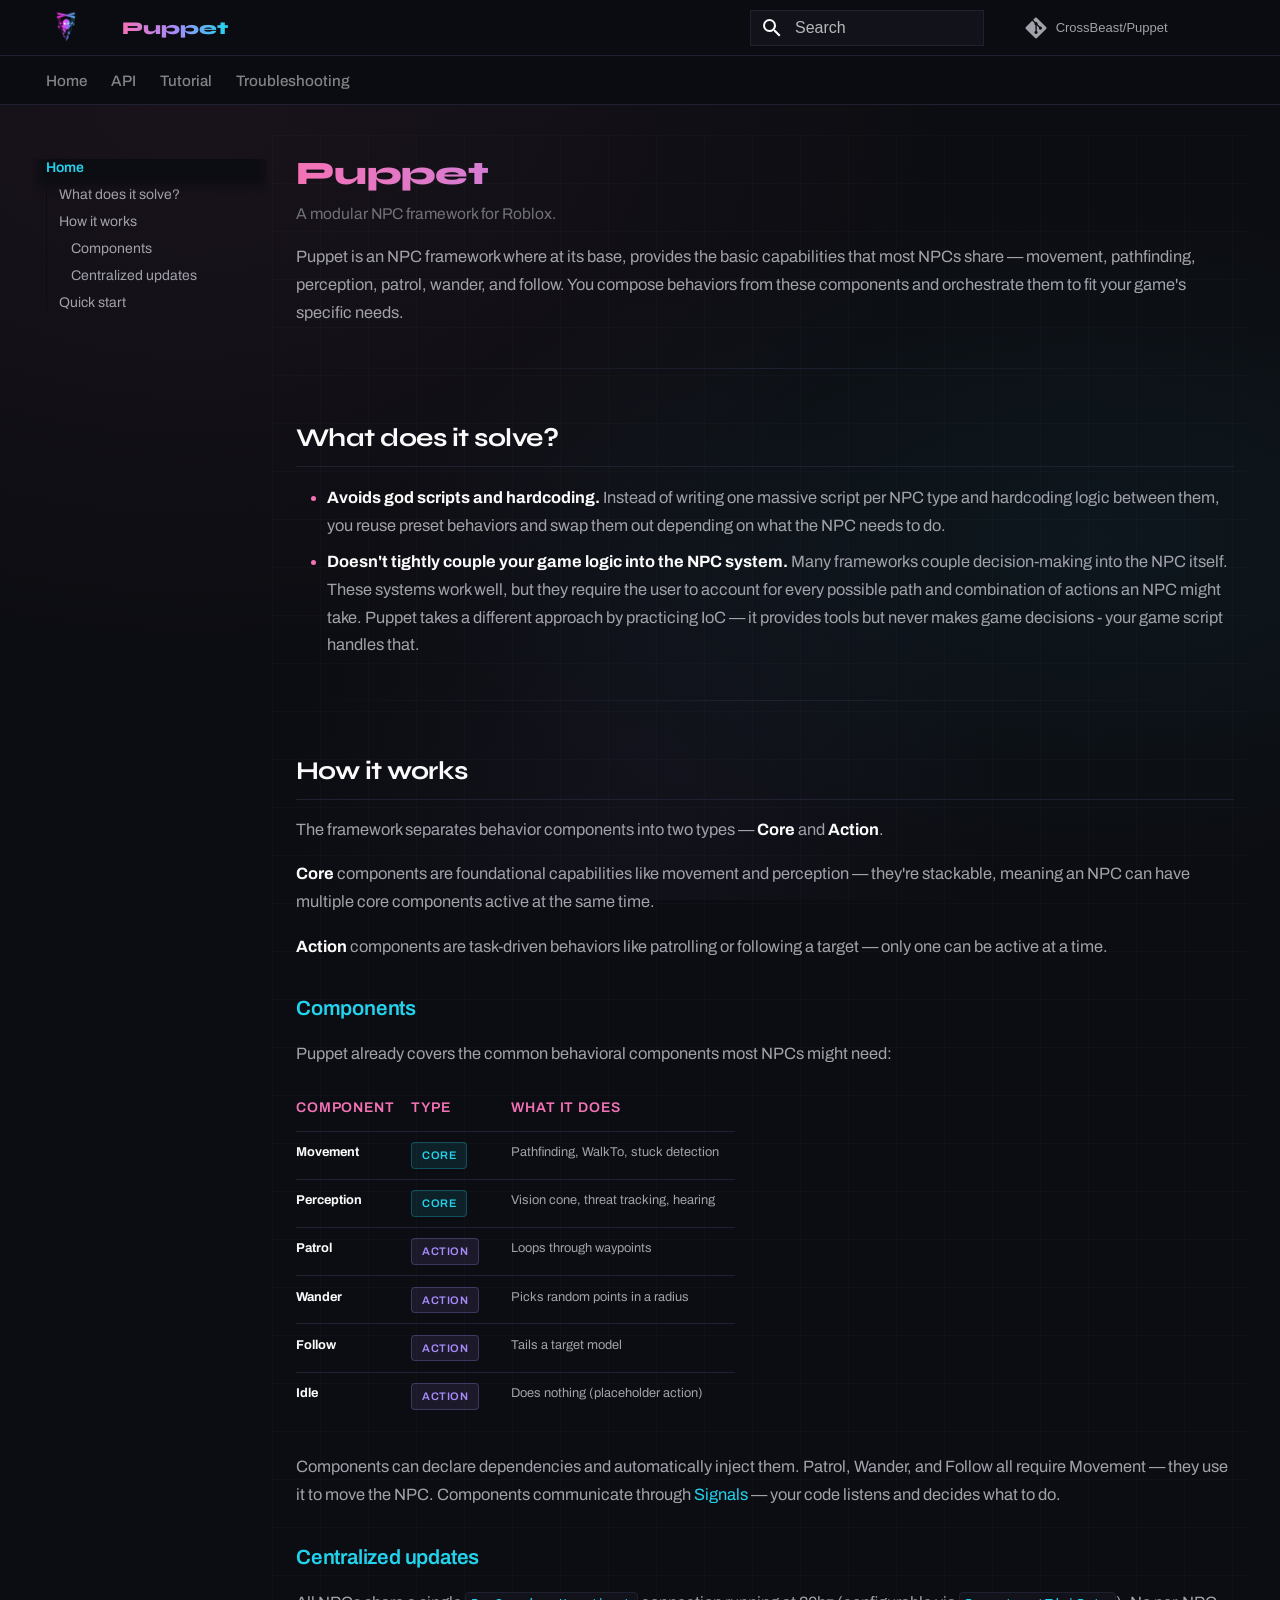
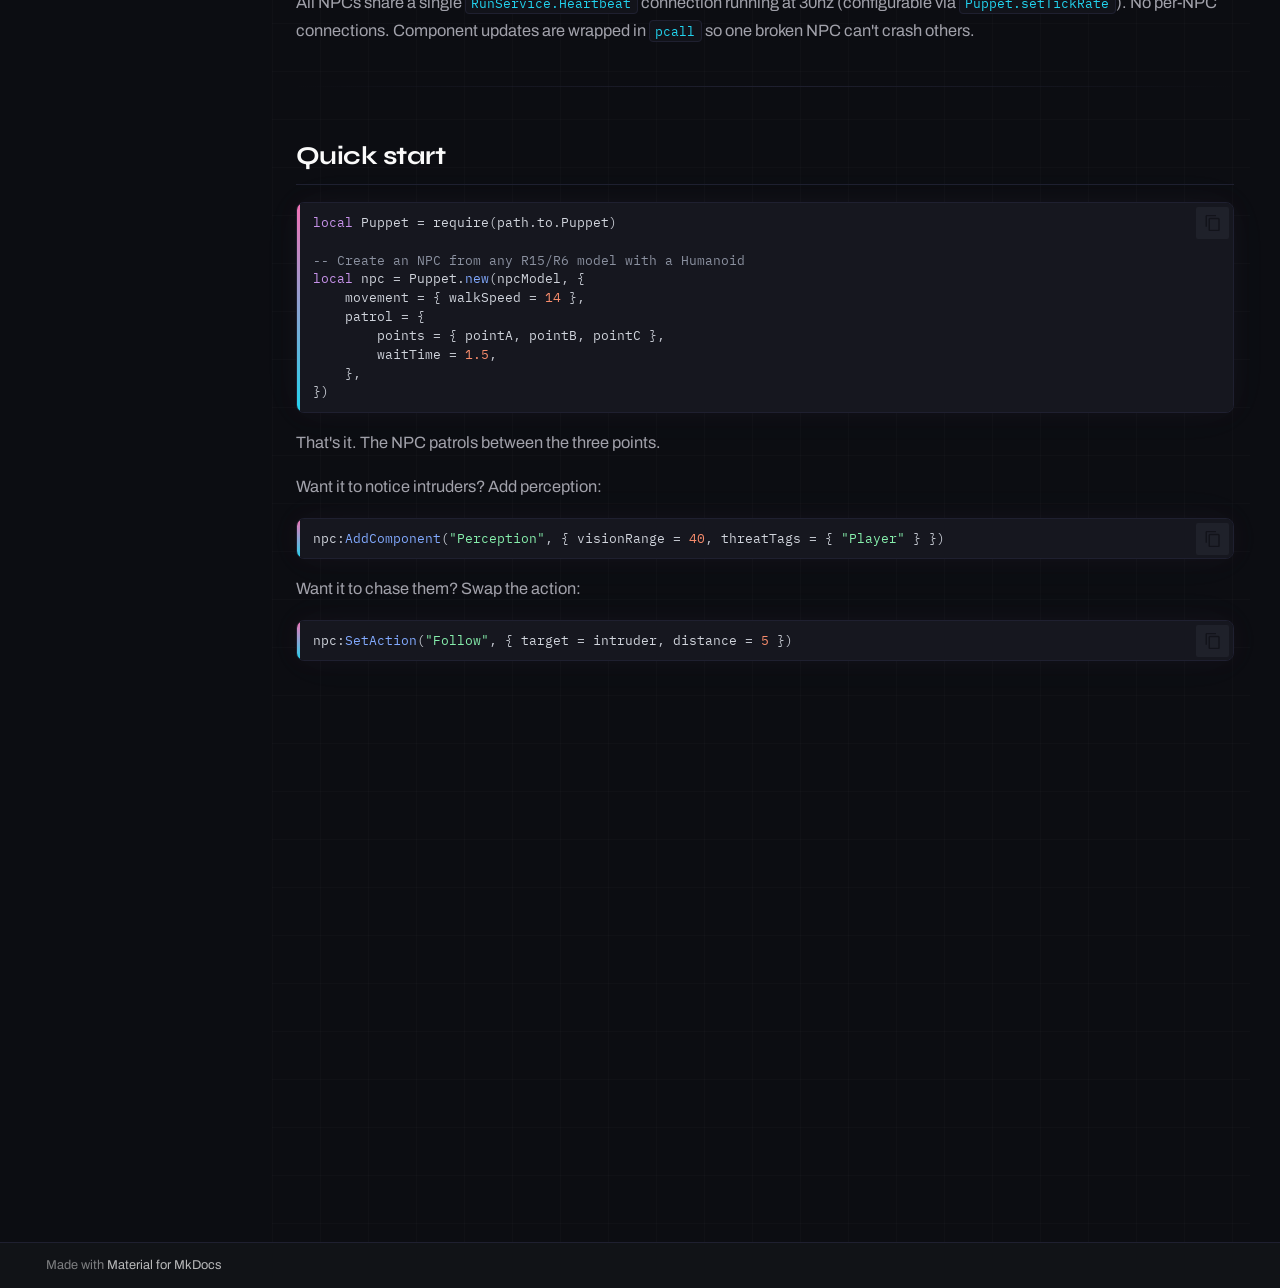
==== index.html @ 2bbb27c3 "Deployed 3c0368a with MkDocs version: 1.6.1" ====
<!doctype html>
<html lang="en" class="no-js">
  <head>
    
      <meta charset="utf-8">
      <meta name="viewport" content="width=device-width,initial-scale=1">
      
        <meta name="description" content="A modular NPC framework for Roblox.">
      
      
      
      
      
        <link rel="next" href="api/">
      
      
        
      
      
      <link rel="icon" href="assets/logo.png">
      <meta name="generator" content="mkdocs-1.6.1, mkdocs-material-9.7.6">
    
    
      
        <title>Puppet</title>
      
    
    
      <link rel="stylesheet" href="assets/stylesheets/main.484c7ddc.min.css">
      
        
        <link rel="stylesheet" href="assets/stylesheets/palette.ab4e12ef.min.css">
      
      


    
    
      
    
    
      
    
    
      <link rel="stylesheet" href="https://fonts.googleapis.com/css2?family=Archivo:wght@400;500;600;700;800;900&family=Syne:wght@400;500;600;700;800&family=IBM+Plex+Mono:wght@400;500;600&display=swap">
    
      <link rel="stylesheet" href="stylesheets/custom.css">
    
    <script>__md_scope=new URL(".",location),__md_hash=e=>[...e].reduce(((e,_)=>(e<<5)-e+_.charCodeAt(0)),0),__md_get=(e,_=localStorage,t=__md_scope)=>JSON.parse(_.getItem(t.pathname+"."+e)),__md_set=(e,_,t=localStorage,a=__md_scope)=>{try{t.setItem(a.pathname+"."+e,JSON.stringify(_))}catch(e){}}</script>
    
      

    
    
  </head>
  
  
    
    
    
    
    
    <body dir="ltr" data-md-color-scheme="slate" data-md-color-primary="custom" data-md-color-accent="custom">
  
    
    <input class="md-toggle" data-md-toggle="drawer" type="checkbox" id="__drawer" autocomplete="off">
    <input class="md-toggle" data-md-toggle="search" type="checkbox" id="__search" autocomplete="off">
    <label class="md-overlay" for="__drawer"></label>
    <div data-md-component="skip">
      
        
        <a href="#puppet" class="md-skip">
          Skip to content
        </a>
      
    </div>
    <div data-md-component="announce">
      
    </div>
    
    
      

<header class="md-header" data-md-component="header">
  <nav class="md-header__inner md-grid" aria-label="Header">
    <a href="." title="Puppet" class="md-header__button md-logo" aria-label="Puppet" data-md-component="logo">
      
  <img src="assets/logo.png" alt="logo">

    </a>
    <label class="md-header__button md-icon" for="__drawer">
      
      <svg xmlns="http://www.w3.org/2000/svg" viewBox="0 0 24 24"><path d="M3 6h18v2H3zm0 5h18v2H3zm0 5h18v2H3z"/></svg>
    </label>
    <div class="md-header__title" data-md-component="header-title">
      <div class="md-header__ellipsis">
        <div class="md-header__topic">
          <span class="md-ellipsis">
            Puppet
          </span>
        </div>
        <div class="md-header__topic" data-md-component="header-topic">
          <span class="md-ellipsis">
            
              Home
            
          </span>
        </div>
      </div>
    </div>
    
      
    
    
    
    
      
      
        <label class="md-header__button md-icon" for="__search">
          
          <svg xmlns="http://www.w3.org/2000/svg" viewBox="0 0 24 24"><path d="M9.5 3A6.5 6.5 0 0 1 16 9.5c0 1.61-.59 3.09-1.56 4.23l.27.27h.79l5 5-1.5 1.5-5-5v-.79l-.27-.27A6.52 6.52 0 0 1 9.5 16 6.5 6.5 0 0 1 3 9.5 6.5 6.5 0 0 1 9.5 3m0 2C7 5 5 7 5 9.5S7 14 9.5 14 14 12 14 9.5 12 5 9.5 5"/></svg>
        </label>
        <div class="md-search" data-md-component="search" role="dialog">
  <label class="md-search__overlay" for="__search"></label>
  <div class="md-search__inner" role="search">
    <form class="md-search__form" name="search">
      <input type="text" class="md-search__input" name="query" aria-label="Search" placeholder="Search" autocapitalize="off" autocorrect="off" autocomplete="off" spellcheck="false" data-md-component="search-query" required>
      <label class="md-search__icon md-icon" for="__search">
        
        <svg xmlns="http://www.w3.org/2000/svg" viewBox="0 0 24 24"><path d="M9.5 3A6.5 6.5 0 0 1 16 9.5c0 1.61-.59 3.09-1.56 4.23l.27.27h.79l5 5-1.5 1.5-5-5v-.79l-.27-.27A6.52 6.52 0 0 1 9.5 16 6.5 6.5 0 0 1 3 9.5 6.5 6.5 0 0 1 9.5 3m0 2C7 5 5 7 5 9.5S7 14 9.5 14 14 12 14 9.5 12 5 9.5 5"/></svg>
        
        <svg xmlns="http://www.w3.org/2000/svg" viewBox="0 0 24 24"><path d="M20 11v2H8l5.5 5.5-1.42 1.42L4.16 12l7.92-7.92L13.5 5.5 8 11z"/></svg>
      </label>
      <nav class="md-search__options" aria-label="Search">
        
        <button type="reset" class="md-search__icon md-icon" title="Clear" aria-label="Clear" tabindex="-1">
          
          <svg xmlns="http://www.w3.org/2000/svg" viewBox="0 0 24 24"><path d="M19 6.41 17.59 5 12 10.59 6.41 5 5 6.41 10.59 12 5 17.59 6.41 19 12 13.41 17.59 19 19 17.59 13.41 12z"/></svg>
        </button>
      </nav>
      
    </form>
    <div class="md-search__output">
      <div class="md-search__scrollwrap" tabindex="0" data-md-scrollfix>
        <div class="md-search-result" data-md-component="search-result">
          <div class="md-search-result__meta">
            Initializing search
          </div>
          <ol class="md-search-result__list" role="presentation"></ol>
        </div>
      </div>
    </div>
  </div>
</div>
      
    
    
      <div class="md-header__source">
        <a href="https://github.com/CrossBeast/Puppet" title="Go to repository" class="md-source" data-md-component="source">
  <div class="md-source__icon md-icon">
    
    <svg xmlns="http://www.w3.org/2000/svg" viewBox="0 0 448 512"><!--! Font Awesome Free 7.1.0 by @fontawesome - https://fontawesome.com License - https://fontawesome.com/license/free (Icons: CC BY 4.0, Fonts: SIL OFL 1.1, Code: MIT License) Copyright 2025 Fonticons, Inc.--><path d="M439.6 236.1 244 40.5c-5.4-5.5-12.8-8.5-20.4-8.5s-15 3-20.4 8.4L162.5 81l51.5 51.5c27.1-9.1 52.7 16.8 43.4 43.7l49.7 49.7c34.2-11.8 61.2 31 35.5 56.7-26.5 26.5-70.2-2.9-56-37.3L240.3 199v121.9c25.3 12.5 22.3 41.8 9.1 55-6.4 6.4-15.2 10.1-24.3 10.1s-17.8-3.6-24.3-10.1c-17.6-17.6-11.1-46.9 11.2-56v-123c-20.8-8.5-24.6-30.7-18.6-45L142.6 101 8.5 235.1C3 240.6 0 247.9 0 255.5s3 15 8.5 20.4l195.6 195.7c5.4 5.4 12.7 8.4 20.4 8.4s15-3 20.4-8.4l194.7-194.7c5.4-5.4 8.4-12.8 8.4-20.4s-3-15-8.4-20.4"/></svg>
  </div>
  <div class="md-source__repository">
    CrossBeast/Puppet
  </div>
</a>
      </div>
    
  </nav>
  
</header>
    
    <div class="md-container" data-md-component="container">
      
      
        
          
            
<nav class="md-tabs" aria-label="Tabs" data-md-component="tabs">
  <div class="md-grid">
    <ul class="md-tabs__list">
      
        
  
  
  
    
  
  
    <li class="md-tabs__item md-tabs__item--active">
      <a href="." class="md-tabs__link">
        
  
  
    
  
  Home

      </a>
    </li>
  

      
        
  
  
  
  
    <li class="md-tabs__item">
      <a href="api/" class="md-tabs__link">
        
  
  
    
  
  API

      </a>
    </li>
  

      
        
  
  
  
  
    <li class="md-tabs__item">
      <a href="tutorial/" class="md-tabs__link">
        
  
  
    
  
  Tutorial

      </a>
    </li>
  

      
        
  
  
  
  
    <li class="md-tabs__item">
      <a href="troubleshooting/" class="md-tabs__link">
        
  
  
    
  
  Troubleshooting

      </a>
    </li>
  

      
    </ul>
  </div>
</nav>
          
        
      
      <main class="md-main" data-md-component="main">
        <div class="md-main__inner md-grid">
          
            
              
              <div class="md-sidebar md-sidebar--primary" data-md-component="sidebar" data-md-type="navigation" >
                <div class="md-sidebar__scrollwrap">
                  <div class="md-sidebar__inner">
                    


  


  

<nav class="md-nav md-nav--primary md-nav--lifted md-nav--integrated" aria-label="Navigation" data-md-level="0">
  <label class="md-nav__title" for="__drawer">
    <a href="." title="Puppet" class="md-nav__button md-logo" aria-label="Puppet" data-md-component="logo">
      
  <img src="assets/logo.png" alt="logo">

    </a>
    Puppet
  </label>
  
    <div class="md-nav__source">
      <a href="https://github.com/CrossBeast/Puppet" title="Go to repository" class="md-source" data-md-component="source">
  <div class="md-source__icon md-icon">
    
    <svg xmlns="http://www.w3.org/2000/svg" viewBox="0 0 448 512"><!--! Font Awesome Free 7.1.0 by @fontawesome - https://fontawesome.com License - https://fontawesome.com/license/free (Icons: CC BY 4.0, Fonts: SIL OFL 1.1, Code: MIT License) Copyright 2025 Fonticons, Inc.--><path d="M439.6 236.1 244 40.5c-5.4-5.5-12.8-8.5-20.4-8.5s-15 3-20.4 8.4L162.5 81l51.5 51.5c27.1-9.1 52.7 16.8 43.4 43.7l49.7 49.7c34.2-11.8 61.2 31 35.5 56.7-26.5 26.5-70.2-2.9-56-37.3L240.3 199v121.9c25.3 12.5 22.3 41.8 9.1 55-6.4 6.4-15.2 10.1-24.3 10.1s-17.8-3.6-24.3-10.1c-17.6-17.6-11.1-46.9 11.2-56v-123c-20.8-8.5-24.6-30.7-18.6-45L142.6 101 8.5 235.1C3 240.6 0 247.9 0 255.5s3 15 8.5 20.4l195.6 195.7c5.4 5.4 12.7 8.4 20.4 8.4s15-3 20.4-8.4l194.7-194.7c5.4-5.4 8.4-12.8 8.4-20.4s-3-15-8.4-20.4"/></svg>
  </div>
  <div class="md-source__repository">
    CrossBeast/Puppet
  </div>
</a>
    </div>
  
  <ul class="md-nav__list" data-md-scrollfix>
    
      
      
  
  
    
  
  
  
    <li class="md-nav__item md-nav__item--active">
      
      <input class="md-nav__toggle md-toggle" type="checkbox" id="__toc">
      
      
        
      
      
        <label class="md-nav__link md-nav__link--active" for="__toc">
          
  
  
  <span class="md-ellipsis">
    
  
    Home
  

    
  </span>
  
  

          <span class="md-nav__icon md-icon"></span>
        </label>
      
      <a href="." class="md-nav__link md-nav__link--active">
        
  
  
  <span class="md-ellipsis">
    
  
    Home
  

    
  </span>
  
  

      </a>
      
        

<nav class="md-nav md-nav--secondary" aria-label="Table of contents">
  
  
  
    
  
  
    <label class="md-nav__title" for="__toc">
      <span class="md-nav__icon md-icon"></span>
      Table of contents
    </label>
    <ul class="md-nav__list" data-md-component="toc" data-md-scrollfix>
      
        <li class="md-nav__item">
  <a href="#what-does-it-solve" class="md-nav__link">
    <span class="md-ellipsis">
      
        What does it solve?
      
    </span>
  </a>
  
</li>
      
        <li class="md-nav__item">
  <a href="#how-it-works" class="md-nav__link">
    <span class="md-ellipsis">
      
        How it works
      
    </span>
  </a>
  
    <nav class="md-nav" aria-label="How it works">
      <ul class="md-nav__list">
        
          <li class="md-nav__item">
  <a href="#components" class="md-nav__link">
    <span class="md-ellipsis">
      
        Components
      
    </span>
  </a>
  
</li>
        
          <li class="md-nav__item">
  <a href="#centralized-updates" class="md-nav__link">
    <span class="md-ellipsis">
      
        Centralized updates
      
    </span>
  </a>
  
</li>
        
      </ul>
    </nav>
  
</li>
      
        <li class="md-nav__item">
  <a href="#quick-start" class="md-nav__link">
    <span class="md-ellipsis">
      
        Quick start
      
    </span>
  </a>
  
</li>
      
    </ul>
  
</nav>
      
    </li>
  

    
      
      
  
  
  
  
    <li class="md-nav__item">
      <a href="api/" class="md-nav__link">
        
  
  
  <span class="md-ellipsis">
    
  
    API
  

    
  </span>
  
  

      </a>
    </li>
  

    
      
      
  
  
  
  
    <li class="md-nav__item">
      <a href="tutorial/" class="md-nav__link">
        
  
  
  <span class="md-ellipsis">
    
  
    Tutorial
  

    
  </span>
  
  

      </a>
    </li>
  

    
      
      
  
  
  
  
    <li class="md-nav__item">
      <a href="troubleshooting/" class="md-nav__link">
        
  
  
  <span class="md-ellipsis">
    
  
    Troubleshooting
  

    
  </span>
  
  

      </a>
    </li>
  

    
  </ul>
</nav>
                  </div>
                </div>
              </div>
            
            
          
          
            <div class="md-content" data-md-component="content">
              
              <article class="md-content__inner md-typeset">
                
                  


  
  


<h1 id="puppet">Puppet</h1>
<p>A modular NPC framework for Roblox.</p>
<p>Puppet is an NPC framework where at its base, provides the basic capabilities that most NPCs share — movement, pathfinding, perception, patrol, wander, and follow. You compose behaviors from these components and orchestrate them to fit your game's specific needs.</p>
<hr />
<h2 id="what-does-it-solve">What does it solve?</h2>
<ul>
<li><strong>Avoids god scripts and hardcoding.</strong> Instead of writing one massive script per NPC type and hardcoding logic between them, you reuse preset behaviors and swap them out depending on what the NPC needs to do.</li>
<li><strong>Doesn't tightly couple your game logic into the NPC system.</strong> Many frameworks couple decision-making into the NPC itself. These systems work well, but they require the user to account for every possible path and combination of actions an NPC might take. Puppet takes a different approach by practicing IoC — it provides tools but never makes game decisions - your game script handles that.</li>
</ul>
<hr />
<h2 id="how-it-works">How it works</h2>
<p>The framework separates behavior components into two types — <strong>Core</strong> and <strong>Action</strong>.</p>
<p><strong>Core</strong> components are foundational capabilities like movement and perception — they're stackable, meaning an NPC can have multiple core components active at the same time.</p>
<p><strong>Action</strong> components are task-driven behaviors like patrolling or following a target — only one can be active at a time.</p>
<h3 id="components">Components</h3>
<p>Puppet already covers the common behavioral components most NPCs might need:</p>
<table>
<thead>
<tr>
<th>Component</th>
<th>Type</th>
<th>What it does</th>
</tr>
</thead>
<tbody>
<tr>
<td><strong>Movement</strong></td>
<td><span class="type-badge type-core">CORE</span></td>
<td>Pathfinding, WalkTo, stuck detection</td>
</tr>
<tr>
<td><strong>Perception</strong></td>
<td><span class="type-badge type-core">CORE</span></td>
<td>Vision cone, threat tracking, hearing</td>
</tr>
<tr>
<td><strong>Patrol</strong></td>
<td><span class="type-badge type-action">ACTION</span></td>
<td>Loops through waypoints</td>
</tr>
<tr>
<td><strong>Wander</strong></td>
<td><span class="type-badge type-action">ACTION</span></td>
<td>Picks random points in a radius</td>
</tr>
<tr>
<td><strong>Follow</strong></td>
<td><span class="type-badge type-action">ACTION</span></td>
<td>Tails a target model</td>
</tr>
<tr>
<td><strong>Idle</strong></td>
<td><span class="type-badge type-action">ACTION</span></td>
<td>Does nothing (placeholder action)</td>
</tr>
</tbody>
</table>
<p>Components can declare dependencies and automatically inject them. Patrol, Wander, and Follow all require Movement — they use it to move the NPC. Components communicate through <a href="https://sleitnick.github.io/RbxUtil/api/Signal/">Signals</a> — your code listens and decides what to do.</p>
<h3 id="centralized-updates">Centralized updates</h3>
<p>All NPCs share a single <code>RunService.Heartbeat</code> connection running at 30hz (configurable via <code>Puppet.setTickRate</code>). No per-NPC connections. Component updates are wrapped in <code>pcall</code> so one broken NPC can't crash others.</p>
<hr />
<h2 id="quick-start">Quick start</h2>
<div class="highlight"><pre><span></span><code><a id="__codelineno-0-1" name="__codelineno-0-1" href="#__codelineno-0-1"></a><span class="kd">local</span><span class="w"> </span><span class="nv">Puppet</span><span class="w"> </span><span class="o">=</span><span class="w"> </span><span class="nb">require</span><span class="p">(</span><span class="nv">path</span><span class="p">.</span><span class="py">to</span><span class="p">.</span><span class="py">Puppet</span><span class="p">)</span>
<a id="__codelineno-0-2" name="__codelineno-0-2" href="#__codelineno-0-2"></a>
<a id="__codelineno-0-3" name="__codelineno-0-3" href="#__codelineno-0-3"></a><span class="c1">-- Create an NPC from any R15/R6 model with a Humanoid</span>
<a id="__codelineno-0-4" name="__codelineno-0-4" href="#__codelineno-0-4"></a><span class="kd">local</span><span class="w"> </span><span class="nv">npc</span><span class="w"> </span><span class="o">=</span><span class="w"> </span><span class="nv">Puppet</span><span class="p">.</span><span class="nf">new</span><span class="p">(</span><span class="nv">npcModel</span><span class="p">,</span><span class="w"> </span><span class="p">{</span>
<a id="__codelineno-0-5" name="__codelineno-0-5" href="#__codelineno-0-5"></a><span class="w">    </span><span class="nv">movement</span><span class="w"> </span><span class="o">=</span><span class="w"> </span><span class="p">{</span><span class="w"> </span><span class="nv">walkSpeed</span><span class="w"> </span><span class="o">=</span><span class="w"> </span><span class="mi">14</span><span class="w"> </span><span class="p">},</span>
<a id="__codelineno-0-6" name="__codelineno-0-6" href="#__codelineno-0-6"></a><span class="w">    </span><span class="nv">patrol</span><span class="w"> </span><span class="o">=</span><span class="w"> </span><span class="p">{</span>
<a id="__codelineno-0-7" name="__codelineno-0-7" href="#__codelineno-0-7"></a><span class="w">        </span><span class="nv">points</span><span class="w"> </span><span class="o">=</span><span class="w"> </span><span class="p">{</span><span class="w"> </span><span class="nv">pointA</span><span class="p">,</span><span class="w"> </span><span class="nv">pointB</span><span class="p">,</span><span class="w"> </span><span class="nv">pointC</span><span class="w"> </span><span class="p">},</span>
<a id="__codelineno-0-8" name="__codelineno-0-8" href="#__codelineno-0-8"></a><span class="w">        </span><span class="nv">waitTime</span><span class="w"> </span><span class="o">=</span><span class="w"> </span><span class="mf">1.5</span><span class="p">,</span>
<a id="__codelineno-0-9" name="__codelineno-0-9" href="#__codelineno-0-9"></a><span class="w">    </span><span class="p">},</span>
<a id="__codelineno-0-10" name="__codelineno-0-10" href="#__codelineno-0-10"></a><span class="p">})</span>
</code></pre></div>
<p>That's it. The NPC patrols between the three points.</p>
<p>Want it to notice intruders? Add perception:</p>
<div class="highlight"><pre><span></span><code><a id="__codelineno-1-1" name="__codelineno-1-1" href="#__codelineno-1-1"></a><span class="nv">npc</span><span class="p">:</span><span class="nf">AddComponent</span><span class="p">(</span><span class="s2">&quot;Perception&quot;</span><span class="p">,</span><span class="w"> </span><span class="p">{</span><span class="w"> </span><span class="nv">visionRange</span><span class="w"> </span><span class="o">=</span><span class="w"> </span><span class="mi">40</span><span class="p">,</span><span class="w"> </span><span class="nv">threatTags</span><span class="w"> </span><span class="o">=</span><span class="w"> </span><span class="p">{</span><span class="w"> </span><span class="s2">&quot;Player&quot;</span><span class="w"> </span><span class="p">}</span><span class="w"> </span><span class="p">})</span>
</code></pre></div>
<p>Want it to chase them? Swap the action:</p>
<div class="highlight"><pre><span></span><code><a id="__codelineno-2-1" name="__codelineno-2-1" href="#__codelineno-2-1"></a><span class="nv">npc</span><span class="p">:</span><span class="nf">SetAction</span><span class="p">(</span><span class="s2">&quot;Follow&quot;</span><span class="p">,</span><span class="w"> </span><span class="p">{</span><span class="w"> </span><span class="nv">target</span><span class="w"> </span><span class="o">=</span><span class="w"> </span><span class="nv">intruder</span><span class="p">,</span><span class="w"> </span><span class="nv">distance</span><span class="w"> </span><span class="o">=</span><span class="w"> </span><span class="mi">5</span><span class="w"> </span><span class="p">})</span>
</code></pre></div>












                
              </article>
            </div>
          
          
<script>var target=document.getElementById(location.hash.slice(1));target&&target.name&&(target.checked=target.name.startsWith("__tabbed_"))</script>
        </div>
        
          <button type="button" class="md-top md-icon" data-md-component="top" hidden>
  
  <svg xmlns="http://www.w3.org/2000/svg" viewBox="0 0 24 24"><path d="M13 20h-2V8l-5.5 5.5-1.42-1.42L12 4.16l7.92 7.92-1.42 1.42L13 8z"/></svg>
  Back to top
</button>
        
      </main>
      
        <footer class="md-footer">
  
  <div class="md-footer-meta md-typeset">
    <div class="md-footer-meta__inner md-grid">
      <div class="md-copyright">
  
  
    Made with
    <a href="https://squidfunk.github.io/mkdocs-material/" target="_blank" rel="noopener">
      Material for MkDocs
    </a>
  
</div>
      
    </div>
  </div>
</footer>
      
    </div>
    <div class="md-dialog" data-md-component="dialog">
      <div class="md-dialog__inner md-typeset"></div>
    </div>
    
    
    
      
      
      <script id="__config" type="application/json">{"annotate": null, "base": ".", "features": ["navigation.tabs", "navigation.sections", "navigation.top", "content.code.copy", "toc.integrate"], "search": "assets/javascripts/workers/search.2c215733.min.js", "tags": null, "translations": {"clipboard.copied": "Copied to clipboard", "clipboard.copy": "Copy to clipboard", "search.result.more.one": "1 more on this page", "search.result.more.other": "# more on this page", "search.result.none": "No matching documents", "search.result.one": "1 matching document", "search.result.other": "# matching documents", "search.result.placeholder": "Type to start searching", "search.result.term.missing": "Missing", "select.version": "Select version"}, "version": null}</script>
    
    
      <script src="assets/javascripts/bundle.79ae519e.min.js"></script>
      
    
  </body>
</html>
---- assets/stylesheets/main.484c7ddc.min.css ----
@charset "UTF-8";html{-webkit-text-size-adjust:none;-moz-text-size-adjust:none;text-size-adjust:none;box-sizing:border-box}*,:after,:before{box-sizing:inherit}@media (prefers-reduced-motion){*,:after,:before{transition:none!important}}body{margin:0}a,button,input,label{-webkit-tap-highlight-color:transparent}a{color:inherit;text-decoration:none}hr{border:0;box-sizing:initial;display:block;height:.05rem;overflow:visible;padding:0}small{font-size:80%}sub,sup{line-height:1em}img{border-style:none}table{border-collapse:initial;border-spacing:0}td,th{font-weight:400;vertical-align:top}button{background:#0000;border:0;font-family:inherit;font-size:inherit;margin:0;padding:0}input{border:0;outline:none}:root{--md-primary-fg-color:#4051b5;--md-primary-fg-color--light:#5d6cc0;--md-primary-fg-color--dark:#303fa1;--md-primary-bg-color:#fff;--md-primary-bg-color--light:#ffffffb3;--md-accent-fg-color:#526cfe;--md-accent-fg-color--transparent:#526cfe1a;--md-accent-bg-color:#fff;--md-accent-bg-color--light:#ffffffb3}[data-md-color-scheme=default]{color-scheme:light}[data-md-color-scheme=default] img[src$="#gh-dark-mode-only"],[data-md-color-scheme=default] img[src$="#only-dark"]{display:none}:root,[data-md-color-scheme=default]{--md-hue:225deg;--md-default-fg-color:#000000de;--md-default-fg-color--light:#0000008a;--md-default-fg-color--lighter:#00000052;--md-default-fg-color--lightest:#00000012;--md-default-bg-color:#fff;--md-default-bg-color--light:#ffffffb3;--md-default-bg-color--lighter:#ffffff4d;--md-default-bg-color--lightest:#ffffff1f;--md-code-fg-color:#36464e;--md-code-bg-color:#f5f5f5;--md-code-bg-color--light:#f5f5f5b3;--md-code-bg-color--lighter:#f5f5f54d;--md-code-hl-color:#4287ff;--md-code-hl-color--light:#4287ff1a;--md-code-hl-number-color:#d52a2a;--md-code-hl-special-color:#db1457;--md-code-hl-function-color:#a846b9;--md-code-hl-constant-color:#6e59d9;--md-code-hl-keyword-color:#3f6ec6;--md-code-hl-string-color:#1c7d4d;--md-code-hl-name-color:var(--md-code-fg-color);--md-code-hl-operator-color:var(--md-default-fg-color--light);--md-code-hl-punctuation-color:var(--md-default-fg-color--light);--md-code-hl-comment-color:var(--md-default-fg-color--light);--md-code-hl-generic-color:var(--md-default-fg-color--light);--md-code-hl-variable-color:var(--md-default-fg-color--light);--md-typeset-color:var(--md-default-fg-color);--md-typeset-a-color:var(--md-primary-fg-color);--md-typeset-del-color:#f5503d26;--md-typeset-ins-color:#0bd57026;--md-typeset-kbd-color:#fafafa;--md-typeset-kbd-accent-color:#fff;--md-typeset-kbd-border-color:#b8b8b8;--md-typeset-mark-color:#ffff0080;--md-typeset-table-color:#0000001f;--md-typeset-table-color--light:rgba(0,0,0,.035);--md-admonition-fg-color:var(--md-default-fg-color);--md-admonition-bg-color:var(--md-default-bg-color);--md-warning-fg-color:#000000de;--md-warning-bg-color:#ff9;--md-footer-fg-color:#fff;--md-footer-fg-color--light:#ffffffb3;--md-footer-fg-color--lighter:#ffffff73;--md-footer-bg-color:#000000de;--md-footer-bg-color--dark:#00000052;--md-shadow-z1:0 0.2rem 0.5rem #0000000d,0 0 0.05rem #0000001a;--md-shadow-z2:0 0.2rem 0.5rem #0000001a,0 0 0.05rem #00000040;--md-shadow-z3:0 0.2rem 0.5rem #0003,0 0 0.05rem #00000059}.md-icon svg{fill:currentcolor;display:block;height:1.2rem;width:1.2rem}body{-webkit-font-smoothing:antialiased;-moz-osx-font-smoothing:grayscale;--md-text-font-family:var(--md-text-font,_),-apple-system,BlinkMacSystemFont,Helvetica,Arial,sans-serif;--md-code-font-family:var(--md-code-font,_),SFMono-Regular,Consolas,Menlo,monospace}aside,body,input{font-feature-settings:"kern","liga";color:var(--md-typeset-color);font-family:var(--md-text-font-family)}code,kbd,pre{font-feature-settings:"kern";font-family:var(--md-code-font-family)}:root{--md-typeset-table-sort-icon:url('data:image/svg+xml;charset=utf-8,<svg xmlns="http://www.w3.org/2000/svg" viewBox="0 0 24 24"><path d="m18 21-4-4h3V7h-3l4-4 4 4h-3v10h3M2 19v-2h10v2M2 13v-2h7v2M2 7V5h4v2z"/></svg>');--md-typeset-table-sort-icon--asc:url('data:image/svg+xml;charset=utf-8,<svg xmlns="http://www.w3.org/2000/svg" viewBox="0 0 24 24"><path d="M19 17h3l-4 4-4-4h3V3h2M2 17h10v2H2M6 5v2H2V5m0 6h7v2H2z"/></svg>');--md-typeset-table-sort-icon--desc:url('data:image/svg+xml;charset=utf-8,<svg xmlns="http://www.w3.org/2000/svg" viewBox="0 0 24 24"><path d="M19 7h3l-4-4-4 4h3v14h2M2 17h10v2H2M6 5v2H2V5m0 6h7v2H2z"/></svg>')}.md-typeset{-webkit-print-color-adjust:exact;color-adjust:exact;font-size:.8rem;line-height:1.6;overflow-wrap:break-word}@media print{.md-typeset{font-size:.68rem}}.md-typeset blockquote,.md-typeset dl,.md-typeset figure,.md-typeset ol,.md-typeset pre,.md-typeset ul{margin-bottom:1em;margin-top:1em}.md-typeset h1{color:var(--md-default-fg-color--light);font-size:2em;line-height:1.3;margin:0 0 1.25em}.md-typeset h1,.md-typeset h2{font-weight:300;letter-spacing:-.01em}.md-typeset h2{font-size:1.5625em;line-height:1.4;margin:1.6em 0 .64em}.md-typeset h3{font-size:1.25em;font-weight:400;letter-spacing:-.01em;line-height:1.5;margin:1.6em 0 .8em}.md-typeset h2+h3{margin-top:.8em}.md-typeset h4{font-weight:700;letter-spacing:-.01em;margin:1em 0}.md-typeset h5,.md-typeset h6{color:var(--md-default-fg-color--light);font-size:.8em;font-weight:700;letter-spacing:-.01em;margin:1.25em 0}.md-typeset h5{text-transform:uppercase}.md-typeset h5 code{text-transform:none}.md-typeset hr{border-bottom:.05rem solid var(--md-default-fg-color--lightest);display:flow-root;margin:1.5em 0}.md-typeset a{color:var(--md-typeset-a-color);word-break:break-word}.md-typeset a,.md-typeset a:before{transition:color 125ms}.md-typeset a:focus,.md-typeset a:hover{color:var(--md-accent-fg-color)}.md-typeset a:focus code,.md-typeset a:hover code{background-color:var(--md-accent-fg-color--transparent);color:var(--md-accent-fg-color)}.md-typeset a code{color:var(--md-typeset-a-color)}.md-typeset a.focus-visible{outline-color:var(--md-accent-fg-color);outline-offset:.2rem}.md-typeset code,.md-typeset kbd,.md-typeset pre{color:var(--md-code-fg-color);direction:ltr;font-variant-ligatures:none;transition:background-color 125ms}@media print{.md-typeset code,.md-typeset kbd,.md-typeset pre{white-space:pre-wrap}}.md-typeset code{background-color:var(--md-code-bg-color);border-radius:.1rem;-webkit-box-decoration-break:clone;box-decoration-break:clone;font-size:.85em;padding:0 .2941176471em;transition:color 125ms,background-color 125ms;word-break:break-word}.md-typeset code:not(.focus-visible){-webkit-tap-highlight-color:transparent;outline:none}.md-typeset pre{display:flow-root;line-height:1.4;position:relative}.md-typeset pre>code{-webkit-box-decoration-break:slice;box-decoration-break:slice;box-shadow:none;display:block;margin:0;outline-color:var(--md-accent-fg-color);overflow:auto;padding:.7720588235em 1.1764705882em;scrollbar-color:var(--md-default-fg-color--lighter) #0000;scrollbar-width:thin;touch-action:auto;word-break:normal}.md-typeset pre>code:hover{scrollbar-color:var(--md-accent-fg-color) #0000}.md-typeset pre>code::-webkit-scrollbar{height:.2rem;width:.2rem}.md-typeset pre>code::-webkit-scrollbar-thumb{background-color:var(--md-default-fg-color--lighter)}.md-typeset pre>code::-webkit-scrollbar-thumb:hover{background-color:var(--md-accent-fg-color)}.md-typeset kbd{background-color:var(--md-typeset-kbd-color);border-radius:.1rem;box-shadow:0 .1rem 0 .05rem var(--md-typeset-kbd-border-color),0 .1rem 0 var(--md-typeset-kbd-border-color),0 -.1rem .2rem var(--md-typeset-kbd-accent-color) inset;color:var(--md-default-fg-color);display:inline-block;font-size:.75em;padding:0 .6666666667em;vertical-align:text-top;word-break:break-word}.md-typeset mark{background-color:var(--md-typeset-mark-color);-webkit-box-decoration-break:clone;box-decoration-break:clone;color:inherit;word-break:break-word}.md-typeset abbr{cursor:help;text-decoration:none}.md-typeset [data-preview],.md-typeset abbr{border-bottom:.05rem dotted var(--md-default-fg-color--light)}.md-typeset small{opacity:.75}[dir=ltr] .md-typeset sub,[dir=ltr] .md-typeset sup{margin-left:.078125em}[dir=rtl] .md-typeset sub,[dir=rtl] .md-typeset sup{margin-right:.078125em}[dir=ltr] .md-typeset blockquote{padding-left:.6rem}[dir=rtl] .md-typeset blockquote{padding-right:.6rem}[dir=ltr] .md-typeset blockquote{border-left:.2rem solid var(--md-default-fg-color--lighter)}[dir=rtl] .md-typeset blockquote{border-right:.2rem solid var(--md-default-fg-color--lighter)}.md-typeset blockquote{color:var(--md-default-fg-color--light);margin-left:0;margin-right:0}.md-typeset ul{list-style-type:disc}.md-typeset ul[type]{list-style-type:revert-layer}[dir=ltr] .md-typeset ol,[dir=ltr] .md-typeset ul{margin-left:.625em}[dir=rtl] .md-typeset ol,[dir=rtl] .md-typeset ul{margin-right:.625em}.md-typeset ol,.md-typeset ul{padding:0}.md-typeset ol:not([hidden]),.md-typeset ul:not([hidden]){display:flow-root}.md-typeset ol ol,.md-typeset ul ol{list-style-type:lower-alpha}.md-typeset ol ol ol,.md-typeset ul ol ol{list-style-type:lower-roman}.md-typeset ol ol ol ol,.md-typeset ul ol ol ol{list-style-type:upper-alpha}.md-typeset ol ol ol ol ol,.md-typeset ul ol ol ol ol{list-style-type:upper-roman}.md-typeset ol[type],.md-typeset ul[type]{list-style-type:revert-layer}[dir=ltr] .md-typeset ol li,[dir=ltr] .md-typeset ul li{margin-left:1.25em}[dir=rtl] .md-typeset ol li,[dir=rtl] .md-typeset ul li{margin-right:1.25em}.md-typeset ol li,.md-typeset ul li{margin-bottom:.5em}.md-typeset ol li blockquote,.md-typeset ol li p,.md-typeset ul li blockquote,.md-typeset ul li p{margin:.5em 0}.md-typeset ol li:last-child,.md-typeset ul li:last-child{margin-bottom:0}[dir=ltr] .md-typeset ol li ol,[dir=ltr] .md-typeset ol li ul,[dir=ltr] .md-typeset ul li ol,[dir=ltr] .md-typeset ul li ul{margin-left:.625em}[dir=rtl] .md-typeset ol li ol,[dir=rtl] .md-typeset ol li ul,[dir=rtl] .md-typeset ul li ol,[dir=rtl] .md-typeset ul li ul{margin-right:.625em}.md-typeset ol li ol,.md-typeset ol li ul,.md-typeset ul li ol,.md-typeset ul li ul{margin-bottom:.5em;margin-top:.5em}[dir=ltr] .md-typeset dd{margin-left:1.875em}[dir=rtl] .md-typeset dd{margin-right:1.875em}.md-typeset dd{margin-bottom:1.5em;margin-top:1em}.md-typeset img,.md-typeset svg,.md-typeset video{height:auto;max-width:100%}.md-typeset img[align=left]{margin:1em 1em 1em 0}.md-typeset img[align=right]{margin:1em 0 1em 1em}.md-typeset img[align]:only-child{margin-top:0}.md-typeset figure{display:flow-root;margin:1em auto;max-width:100%;text-align:center;width:fit-content}.md-typeset figure img{display:block;margin:0 auto}.md-typeset figcaption{font-style:italic;margin:1em auto;max-width:24rem}.md-typeset iframe{max-width:100%}.md-typeset table:not([class]){background-color:var(--md-default-bg-color);border:.05rem solid var(--md-typeset-table-color);border-radius:.1rem;display:inline-block;font-size:.64rem;max-width:100%;overflow:auto;touch-action:auto}@media print{.md-typeset table:not([class]){display:table}}.md-typeset table:not([class])+*{margin-top:1.5em}.md-typeset table:not([class]) td>:first-child,.md-typeset table:not([class]) th>:first-child{margin-top:0}.md-typeset table:not([class]) td>:last-child,.md-typeset table:not([class]) th>:last-child{margin-bottom:0}.md-typeset table:not([class]) td:not([align]),.md-typeset table:not([class]) th:not([align]){text-align:left}[dir=rtl] .md-typeset table:not([class]) td:not([align]),[dir=rtl] .md-typeset table:not([class]) th:not([align]){text-align:right}.md-typeset table:not([class]) th{font-weight:700;min-width:5rem;padding:.9375em 1.25em;vertical-align:top}.md-typeset table:not([class]) td{border-top:.05rem solid var(--md-typeset-table-color);padding:.9375em 1.25em;vertical-align:top}.md-typeset table:not([class]) tbody tr{transition:background-color 125ms}.md-typeset table:not([class]) tbody tr:hover{background-color:var(--md-typeset-table-color--light);box-shadow:0 .05rem 0 var(--md-default-bg-color) inset}.md-typeset table:not([class]) a{word-break:normal}.md-typeset table th[role=columnheader]{cursor:pointer}[dir=ltr] .md-typeset table th[role=columnheader]:after{margin-left:.5em}[dir=rtl] .md-typeset table th[role=columnheader]:after{margin-right:.5em}.md-typeset table th[role=columnheader]:after{content:"";display:inline-block;height:1.2em;-webkit-mask-image:var(--md-typeset-table-sort-icon);mask-image:var(--md-typeset-table-sort-icon);-webkit-mask-repeat:no-repeat;mask-repeat:no-repeat;-webkit-mask-size:contain;mask-size:contain;transition:background-color 125ms;vertical-align:text-bottom;width:1.2em}.md-typeset table th[role=columnheader]:hover:after{background-color:var(--md-default-fg-color--lighter)}.md-typeset table th[role=columnheader][aria-sort=ascending]:after{background-color:var(--md-default-fg-color--light);-webkit-mask-image:var(--md-typeset-table-sort-icon--asc);mask-image:var(--md-typeset-table-sort-icon--asc)}.md-typeset table th[role=columnheader][aria-sort=descending]:after{background-color:var(--md-default-fg-color--light);-webkit-mask-image:var(--md-typeset-table-sort-icon--desc);mask-image:var(--md-typeset-table-sort-icon--desc)}.md-typeset__scrollwrap{margin:1em -.8rem;overflow-x:auto;touch-action:auto}.md-typeset__table{display:inline-block;margin-bottom:.5em;padding:0 .8rem}@media print{.md-typeset__table{display:block}}html .md-typeset__table table{display:table;margin:0;overflow:hidden;width:100%}@media screen and (max-width:44.984375em){.md-content__inner>pre{margin:1em -.8rem}.md-content__inner>pre code{border-radius:0}}.md-typeset .md-author{border-radius:100%;display:block;flex-shrink:0;height:1.6rem;overflow:hidden;position:relative;transition:color 125ms,transform 125ms;width:1.6rem}.md-typeset .md-author img{display:block}.md-typeset .md-author--more{background:var(--md-default-fg-color--lightest);color:var(--md-default-fg-color--lighter);font-size:.6rem;font-weight:700;line-height:1.6rem;text-align:center}.md-typeset .md-author--long{height:2.4rem;width:2.4rem}.md-typeset a.md-author{transform:scale(1)}.md-typeset a.md-author img{border-radius:100%;filter:grayscale(100%) opacity(75%);transition:filter 125ms}.md-typeset a.md-author:focus,.md-typeset a.md-author:hover{transform:scale(1.1);z-index:1}.md-typeset a.md-author:focus img,.md-typeset a.md-author:hover img{filter:grayscale(0)}.md-banner{background-color:var(--md-footer-bg-color);color:var(--md-footer-fg-color);overflow:auto}@media print{.md-banner{display:none}}.md-banner--warning{background-color:var(--md-warning-bg-color);color:var(--md-warning-fg-color)}.md-banner__inner{font-size:.7rem;margin:.6rem auto;padding:0 .8rem}[dir=ltr] .md-banner__button{float:right}[dir=rtl] .md-banner__button{float:left}.md-banner__button{color:inherit;cursor:pointer;transition:opacity .25s}.no-js .md-banner__button{display:none}.md-banner__button:hover{opacity:.7}html{font-size:125%;height:100%;overflow-x:hidden}@media screen and (min-width:100em){html{font-size:137.5%}}@media screen and (min-width:125em){html{font-size:150%}}body{background-color:var(--md-default-bg-color);display:flex;flex-direction:column;font-size:.5rem;min-height:100%;position:relative;width:100%}@media print{body{display:block}}@media screen and (max-width:59.984375em){body[data-md-scrolllock]{position:fixed}}.md-grid{margin-left:auto;margin-right:auto;max-width:61rem}.md-container{display:flex;flex-direction:column;flex-grow:1}@media print{.md-container{display:block}}.md-main{flex-grow:1}.md-main__inner{display:flex;height:100%;margin-top:1.5rem}.md-ellipsis{overflow:hidden;text-overflow:ellipsis}.md-toggle{display:none}.md-option{height:0;opacity:0;position:absolute;width:0}.md-option:checked+label:not([hidden]){display:block}.md-option.focus-visible+label{outline-color:var(--md-accent-fg-color);outline-style:auto}.md-skip{background-color:var(--md-default-fg-color);border-radius:.1rem;color:var(--md-default-bg-color);font-size:.64rem;margin:.5rem;opacity:0;outline-color:var(--md-accent-fg-color);padding:.3rem .5rem;position:fixed;transform:translateY(.4rem);z-index:-1}.md-skip:focus{opacity:1;transform:translateY(0);transition:transform .25s cubic-bezier(.4,0,.2,1),opacity 175ms 75ms;z-index:10}@page{margin:25mm}:root{--md-clipboard-icon:url('data:image/svg+xml;charset=utf-8,<svg xmlns="http://www.w3.org/2000/svg" viewBox="0 0 24 24"><path d="M19 21H8V7h11m0-2H8a2 2 0 0 0-2 2v14a2 2 0 0 0 2 2h11a2 2 0 0 0 2-2V7a2 2 0 0 0-2-2m-3-4H4a2 2 0 0 0-2 2v14h2V3h12z"/></svg>')}.md-clipboard{border-radius:.1rem;color:var(--md-default-fg-color--lightest);cursor:pointer;height:1.5em;outline-color:var(--md-accent-fg-color);outline-offset:.1rem;transition:color .25s;width:1.5em;z-index:1}@media print{.md-clipboard{display:none}}.md-clipboard:not(.focus-visible){-webkit-tap-highlight-color:transparent;outline:none}:hover>.md-clipboard{color:var(--md-default-fg-color--light)}.md-clipboard:focus,.md-clipboard:hover{color:var(--md-accent-fg-color)}.md-clipboard:after{background-color:currentcolor;content:"";display:block;height:1.125em;margin:0 auto;-webkit-mask-image:var(--md-clipboard-icon);mask-image:var(--md-clipboard-icon);-webkit-mask-position:center;mask-position:center;-webkit-mask-repeat:no-repeat;mask-repeat:no-repeat;-webkit-mask-size:contain;mask-size:contain;width:1.125em}.md-clipboard--inline{cursor:pointer}.md-clipboard--inline code{transition:color .25s,background-color .25s}.md-clipboard--inline:focus code,.md-clipboard--inline:hover code{background-color:var(--md-accent-fg-color--transparent);color:var(--md-accent-fg-color)}:root{--md-code-select-icon:url('data:image/svg+xml;charset=utf-8,<svg xmlns="http://www.w3.org/2000/svg" viewBox="0 0 24 24"><path d="M19 19h-4v2h4c1.1 0 2-.9 2-2v-4h-2m0-12h-4v2h4v4h2V5c0-1.1-.9-2-2-2M5 5h4V3H5c-1.1 0-2 .9-2 2v4h2m0 6H3v4c0 1.1.9 2 2 2h4v-2H5zm2-4h2v2H7zm4 0h2v2h-2zm4 0h2v2h-2zM7 7h2v2H7zm4 0h2v2h-2zm4 0h2v2h-2zm-8 8h2v2H7zm4 0h2v2h-2zm4 0h2v2h-2z"/></svg>');--md-code-copy-icon:url('data:image/svg+xml;charset=utf-8,<svg xmlns="http://www.w3.org/2000/svg" viewBox="0 0 24 24"><path d="M19 21H8V7h11m0-2H8a2 2 0 0 0-2 2v14a2 2 0 0 0 2 2h11a2 2 0 0 0 2-2V7a2 2 0 0 0-2-2m-3-4H4a2 2 0 0 0-2 2v14h2V3h12z"/></svg>')}.md-typeset .md-code__content{display:grid}.md-code__nav{background-color:var(--md-code-bg-color--lighter);border-radius:.1rem;display:flex;gap:.2rem;padding:.2rem;position:absolute;right:.25em;top:.25em;transition:background-color .25s;z-index:1}:hover>.md-code__nav{background-color:var(--md-code-bg-color--light)}.md-code__button{color:var(--md-default-fg-color--lightest);cursor:pointer;display:block;height:1.5em;outline-color:var(--md-accent-fg-color);outline-offset:.1rem;transition:color .25s;width:1.5em}:hover>*>.md-code__button{color:var(--md-default-fg-color--light)}.md-code__button.focus-visible,.md-code__button:hover{color:var(--md-accent-fg-color)}.md-code__button--active{color:var(--md-default-fg-color)!important}.md-code__button:after{background-color:currentcolor;content:"";display:block;height:1.125em;margin:0 auto;-webkit-mask-position:center;mask-position:center;-webkit-mask-repeat:no-repeat;mask-repeat:no-repeat;-webkit-mask-size:contain;mask-size:contain;width:1.125em}.md-code__button[data-md-type=select]:after{-webkit-mask-image:var(--md-code-select-icon);mask-image:var(--md-code-select-icon)}.md-code__button[data-md-type=copy]:after{-webkit-mask-image:var(--md-code-copy-icon);mask-image:var(--md-code-copy-icon)}@keyframes consent{0%{opacity:0;transform:translateY(100%)}to{opacity:1;transform:translateY(0)}}@keyframes overlay{0%{opacity:0}to{opacity:1}}.md-consent__overlay{animation:overlay .25s both;-webkit-backdrop-filter:blur(.1rem);backdrop-filter:blur(.1rem);background-color:#0000008a;height:100%;opacity:1;position:fixed;top:0;width:100%;z-index:5}.md-consent__inner{animation:consent .5s cubic-bezier(.1,.7,.1,1) both;background-color:var(--md-default-bg-color);border:0;border-radius:.1rem;bottom:0;box-shadow:0 0 .2rem #0000001a,0 .2rem .4rem #0003;max-height:100%;overflow:auto;padding:0;position:fixed;width:100%;z-index:5}.md-consent__form{padding:.8rem}.md-consent__settings{display:none;margin:1em 0}input:checked+.md-consent__settings{display:block}.md-consent__controls{margin-bottom:.8rem}.md-typeset .md-consent__controls .md-button{display:inline}@media screen and (max-width:44.984375em){.md-typeset .md-consent__controls .md-button{display:block;margin-top:.4rem;text-align:center;width:100%}}.md-consent label{cursor:pointer}.md-content{flex-grow:1;min-width:0}.md-content__inner{margin:0 .8rem 1.2rem;padding-top:.6rem}@media screen and (min-width:76.25em){[dir=ltr] .md-sidebar--primary:not([hidden])~.md-content>.md-content__inner{margin-left:1.2rem}[dir=ltr] .md-sidebar--secondary:not([hidden])~.md-content>.md-content__inner,[dir=rtl] .md-sidebar--primary:not([hidden])~.md-content>.md-content__inner{margin-right:1.2rem}[dir=rtl] .md-sidebar--secondary:not([hidden])~.md-content>.md-content__inner{margin-left:1.2rem}}.md-content__inner:before{content:"";display:block;height:.4rem}.md-content__inner>:last-child{margin-bottom:0}[dir=ltr] .md-content__button{float:right}[dir=rtl] .md-content__button{float:left}[dir=ltr] .md-content__button{margin-left:.4rem}[dir=rtl] .md-content__button{margin-right:.4rem}.md-content__button{margin:.4rem 0;padding:0}@media print{.md-content__button{display:none}}.md-typeset .md-content__button{color:var(--md-default-fg-color--lighter)}.md-content__button svg{display:inline;vertical-align:top}[dir=rtl] .md-content__button svg{transform:scaleX(-1)}[dir=ltr] .md-dialog{right:.8rem}[dir=rtl] .md-dialog{left:.8rem}.md-dialog{background-color:var(--md-default-fg-color);border-radius:.1rem;bottom:.8rem;box-shadow:var(--md-shadow-z3);min-width:11.1rem;opacity:0;padding:.4rem .6rem;pointer-events:none;position:fixed;transform:translateY(100%);transition:transform 0ms .4s,opacity .4s;z-index:4}@media print{.md-dialog{display:none}}.md-dialog--active{opacity:1;pointer-events:auto;transform:translateY(0);transition:transform .4s cubic-bezier(.075,.85,.175,1),opacity .4s}.md-dialog__inner{color:var(--md-default-bg-color);font-size:.7rem}.md-feedback{margin:2em 0 1em;text-align:center}.md-feedback fieldset{border:none;margin:0;padding:0}.md-feedback__title{font-weight:700;margin:1em auto}.md-feedback__inner{position:relative}.md-feedback__list{display:flex;flex-wrap:wrap;place-content:baseline center;position:relative}.md-feedback__list:hover .md-icon:not(:disabled){color:var(--md-default-fg-color--lighter)}:disabled .md-feedback__list{min-height:1.8rem}.md-feedback__icon{color:var(--md-default-fg-color--light);cursor:pointer;flex-shrink:0;margin:0 .1rem;transition:color 125ms}.md-feedback__icon:not(:disabled).md-icon:hover{color:var(--md-accent-fg-color)}.md-feedback__icon:disabled{color:var(--md-default-fg-color--lightest);pointer-events:none}.md-feedback__note{opacity:0;position:relative;transform:translateY(.4rem);transition:transform .4s cubic-bezier(.1,.7,.1,1),opacity .15s}.md-feedback__note>*{margin:0 auto;max-width:16rem}:disabled .md-feedback__note{opacity:1;transform:translateY(0)}@media print{.md-feedback{display:none}}.md-footer{background-color:var(--md-footer-bg-color);color:var(--md-footer-fg-color)}@media print{.md-footer{display:none}}.md-footer__inner{justify-content:space-between;overflow:auto;padding:.2rem}.md-footer__inner:not([hidden]){display:flex}.md-footer__link{align-items:end;display:flex;flex-grow:0.01;margin-bottom:.4rem;margin-top:1rem;max-width:100%;outline-color:var(--md-accent-fg-color);overflow:hidden;transition:opacity .25s}.md-footer__link:focus,.md-footer__link:hover{opacity:.7}[dir=rtl] .md-footer__link svg{transform:scaleX(-1)}@media screen and (max-width:44.984375em){.md-footer__link--prev{flex-shrink:0}.md-footer__link--prev .md-footer__title{display:none}}[dir=ltr] .md-footer__link--next{margin-left:auto}[dir=rtl] .md-footer__link--next{margin-right:auto}.md-footer__link--next{text-align:right}[dir=rtl] .md-footer__link--next{text-align:left}.md-footer__title{flex-grow:1;font-size:.9rem;margin-bottom:.7rem;max-width:calc(100% - 2.4rem);padding:0 1rem;white-space:nowrap}.md-footer__button{margin:.2rem;padding:.4rem}.md-footer__direction{font-size:.64rem;opacity:.7}.md-footer-meta{background-color:var(--md-footer-bg-color--dark)}.md-footer-meta__inner{display:flex;flex-wrap:wrap;justify-content:space-between;padding:.2rem}html .md-footer-meta.md-typeset a{color:var(--md-footer-fg-color--light)}html .md-footer-meta.md-typeset a:focus,html .md-footer-meta.md-typeset a:hover{color:var(--md-footer-fg-color)}.md-copyright{color:var(--md-footer-fg-color--lighter);font-size:.64rem;margin:auto .6rem;padding:.4rem 0;width:100%}@media screen and (min-width:45em){.md-copyright{width:auto}}.md-copyright__highlight{color:var(--md-footer-fg-color--light)}.md-social{display:inline-flex;gap:.2rem;margin:0 .4rem;padding:.2rem 0 .6rem}@media screen and (min-width:45em){.md-social{padding:.6rem 0}}.md-social__link{display:inline-block;height:1.6rem;text-align:center;width:1.6rem}.md-social__link:before{line-height:1.9}.md-social__link svg{fill:currentcolor;max-height:.8rem;vertical-align:-25%}.md-typeset .md-button{border:.1rem solid;border-radius:.1rem;color:var(--md-primary-fg-color);cursor:pointer;display:inline-block;font-weight:700;padding:.625em 2em;transition:color 125ms,background-color 125ms,border-color 125ms}.md-typeset .md-button--primary{background-color:var(--md-primary-fg-color);border-color:var(--md-primary-fg-color);color:var(--md-primary-bg-color)}.md-typeset .md-button:focus,.md-typeset .md-button:hover{background-color:var(--md-accent-fg-color);border-color:var(--md-accent-fg-color);color:var(--md-accent-bg-color)}[dir=ltr] .md-typeset .md-input{border-top-left-radius:.1rem}[dir=ltr] .md-typeset .md-input,[dir=rtl] .md-typeset .md-input{border-top-right-radius:.1rem}[dir=rtl] .md-typeset .md-input{border-top-left-radius:.1rem}.md-typeset .md-input{border-bottom:.1rem solid var(--md-default-fg-color--lighter);box-shadow:var(--md-shadow-z1);font-size:.8rem;height:1.8rem;padding:0 .6rem;transition:border .25s,box-shadow .25s}.md-typeset .md-input:focus,.md-typeset .md-input:hover{border-bottom-color:var(--md-accent-fg-color);box-shadow:var(--md-shadow-z2)}.md-typeset .md-input--stretch{width:100%}.md-header{background-color:var(--md-primary-fg-color);box-shadow:0 0 .2rem #0000,0 .2rem .4rem #0000;color:var(--md-primary-bg-color);display:block;left:0;position:sticky;right:0;top:0;z-index:4}@media print{.md-header{display:none}}.md-header[hidden]{transform:translateY(-100%);transition:transform .25s cubic-bezier(.8,0,.6,1),box-shadow .25s}.md-header--shadow{box-shadow:0 0 .2rem #0000001a,0 .2rem .4rem #0003;transition:transform .25s cubic-bezier(.1,.7,.1,1),box-shadow .25s}.md-header__inner{align-items:center;display:flex;padding:0 .2rem}.md-header__button{color:currentcolor;cursor:pointer;margin:.2rem;outline-color:var(--md-accent-fg-color);padding:.4rem;position:relative;transition:opacity .25s;vertical-align:middle;z-index:1}.md-header__button:hover{opacity:.7}.md-header__button:not([hidden]){display:inline-block}.md-header__button:not(.focus-visible){-webkit-tap-highlight-color:transparent;outline:none}.md-header__button.md-logo{margin:.2rem;padding:.4rem}@media screen and (max-width:76.234375em){.md-header__button.md-logo{display:none}}.md-header__button.md-logo img,.md-header__button.md-logo svg{fill:currentcolor;display:block;height:1.2rem;width:auto}@media screen and (min-width:60em){.md-header__button[for=__search]{display:none}}.no-js .md-header__button[for=__search]{display:none}[dir=rtl] .md-header__button[for=__search] svg{transform:scaleX(-1)}@media screen and (min-width:76.25em){.md-header__button[for=__drawer]{display:none}}.md-header__topic{display:flex;max-width:100%;position:absolute;transition:transform .4s cubic-bezier(.1,.7,.1,1),opacity .15s;white-space:nowrap}.md-header__topic+.md-header__topic{opacity:0;pointer-events:none;transform:translateX(1.25rem);transition:transform .4s cubic-bezier(1,.7,.1,.1),opacity .15s;z-index:-1}[dir=rtl] .md-header__topic+.md-header__topic{transform:translateX(-1.25rem)}.md-header__topic:first-child{font-weight:700}[dir=ltr] .md-header__title{margin-left:1rem;margin-right:.4rem}[dir=rtl] .md-header__title{margin-left:.4rem;margin-right:1rem}.md-header__title{flex-grow:1;font-size:.9rem;height:2.4rem;line-height:2.4rem}.md-header__title--active .md-header__topic{opacity:0;pointer-events:none;transform:translateX(-1.25rem);transition:transform .4s cubic-bezier(1,.7,.1,.1),opacity .15s;z-index:-1}[dir=rtl] .md-header__title--active .md-header__topic{transform:translateX(1.25rem)}.md-header__title--active .md-header__topic+.md-header__topic{opacity:1;pointer-events:auto;transform:translateX(0);transition:transform .4s cubic-bezier(.1,.7,.1,1),opacity .15s;z-index:0}.md-header__title>.md-header__ellipsis{height:100%;position:relative;width:100%}.md-header__option{display:flex;flex-shrink:0;max-width:100%;transition:max-width 0ms .25s,opacity .25s .25s;white-space:nowrap}[data-md-toggle=search]:checked~.md-header .md-header__option{max-width:0;opacity:0;transition:max-width 0ms,opacity 0ms}.md-header__option>input{bottom:0}.md-header__source{display:none}@media screen and (min-width:60em){[dir=ltr] .md-header__source{margin-left:1rem}[dir=rtl] .md-header__source{margin-right:1rem}.md-header__source{display:block;max-width:11.7rem;width:11.7rem}}@media screen and (min-width:76.25em){[dir=ltr] .md-header__source{margin-left:1.4rem}[dir=rtl] .md-header__source{margin-right:1.4rem}}.md-meta{color:var(--md-default-fg-color--light);font-size:.7rem;line-height:1.3}.md-meta__list{display:inline-flex;flex-wrap:wrap;list-style:none;margin:0;padding:0}.md-meta__item:not(:last-child):after{content:"·";margin-left:.2rem;margin-right:.2rem}.md-meta__link{color:var(--md-typeset-a-color)}.md-meta__link:focus,.md-meta__link:hover{color:var(--md-accent-fg-color)}.md-draft{background-color:#ff1744;border-radius:.125em;color:#fff;display:inline-block;font-weight:700;padding-left:.5714285714em;padding-right:.5714285714em}:root{--md-nav-icon--prev:url('data:image/svg+xml;charset=utf-8,<svg xmlns="http://www.w3.org/2000/svg" viewBox="0 0 24 24"><path d="M20 11v2H8l5.5 5.5-1.42 1.42L4.16 12l7.92-7.92L13.5 5.5 8 11z"/></svg>');--md-nav-icon--next:url('data:image/svg+xml;charset=utf-8,<svg xmlns="http://www.w3.org/2000/svg" viewBox="0 0 24 24"><path d="M8.59 16.58 13.17 12 8.59 7.41 10 6l6 6-6 6z"/></svg>');--md-toc-icon:url('data:image/svg+xml;charset=utf-8,<svg xmlns="http://www.w3.org/2000/svg" viewBox="0 0 24 24"><path d="M3 9h14V7H3zm0 4h14v-2H3zm0 4h14v-2H3zm16 0h2v-2h-2zm0-10v2h2V7zm0 6h2v-2h-2z"/></svg>')}.md-nav{font-size:.7rem;line-height:1.3}.md-nav__title{color:var(--md-default-fg-color--light);display:block;font-weight:700;overflow:hidden;padding:0 .6rem;text-overflow:ellipsis}.md-nav__title .md-nav__button{display:none}.md-nav__title .md-nav__button img{height:100%;width:auto}.md-nav__title .md-nav__button.md-logo img,.md-nav__title .md-nav__button.md-logo svg{fill:currentcolor;display:block;height:2.4rem;max-width:100%;object-fit:contain;width:auto}.md-nav__list{list-style:none;margin:0;padding:0}.md-nav__link{align-items:flex-start;display:flex;gap:.4rem;margin-top:.625em;scroll-snap-align:start;transition:color 125ms}.md-nav__link--passed,.md-nav__link--passed code{color:var(--md-default-fg-color--light)}.md-nav__item .md-nav__link--active,.md-nav__item .md-nav__link--active code{color:var(--md-typeset-a-color)}.md-nav__link .md-ellipsis{position:relative}.md-nav__link .md-ellipsis code{word-break:normal}[dir=ltr] .md-nav__link .md-icon:last-child{margin-left:auto}[dir=rtl] .md-nav__link .md-icon:last-child{margin-right:auto}.md-nav__link .md-typeset{font-size:.7rem;line-height:1.3}.md-nav__link svg{fill:currentcolor;flex-shrink:0;height:1.3em;position:relative}.md-nav__link[for]:focus,.md-nav__link[for]:hover,.md-nav__link[href]:focus,.md-nav__link[href]:hover{color:var(--md-accent-fg-color);cursor:pointer}.md-nav__link[for]:focus code,.md-nav__link[for]:hover code,.md-nav__link[href]:focus code,.md-nav__link[href]:hover code{background-color:var(--md-accent-fg-color--transparent);color:var(--md-accent-fg-color)}.md-nav__link.focus-visible{outline-color:var(--md-accent-fg-color);outline-offset:.2rem}.md-nav--primary .md-nav__link[for=__toc]{display:none}.md-nav--primary .md-nav__link[for=__toc] .md-icon:after{background-color:currentcolor;display:block;height:100%;-webkit-mask-image:var(--md-toc-icon);mask-image:var(--md-toc-icon);width:100%}.md-nav--primary .md-nav__link[for=__toc]~.md-nav{display:none}.md-nav__container>.md-nav__link{margin-top:0}.md-nav__container>.md-nav__link:first-child{flex-grow:1;min-width:0}.md-nav__icon{flex-shrink:0}.md-nav__source{display:none}@media screen and (max-width:76.234375em){.md-nav--primary,.md-nav--primary .md-nav{background-color:var(--md-default-bg-color);display:flex;flex-direction:column;height:100%;left:0;position:absolute;right:0;top:0;z-index:1}.md-nav--primary .md-nav__item,.md-nav--primary .md-nav__title{font-size:.8rem;line-height:1.5}.md-nav--primary .md-nav__title{background-color:var(--md-default-fg-color--lightest);color:var(--md-default-fg-color--light);cursor:pointer;height:5.6rem;line-height:2.4rem;padding:3rem .8rem .2rem;position:relative;white-space:nowrap}[dir=ltr] .md-nav--primary .md-nav__title .md-nav__icon{left:.4rem}[dir=rtl] .md-nav--primary .md-nav__title .md-nav__icon{right:.4rem}.md-nav--primary .md-nav__title .md-nav__icon{display:block;height:1.2rem;margin:.2rem;position:absolute;top:.4rem;width:1.2rem}.md-nav--primary .md-nav__title .md-nav__icon:after{background-color:currentcolor;content:"";display:block;height:100%;-webkit-mask-image:var(--md-nav-icon--prev);mask-image:var(--md-nav-icon--prev);-webkit-mask-position:center;mask-position:center;-webkit-mask-repeat:no-repeat;mask-repeat:no-repeat;-webkit-mask-size:contain;mask-size:contain;width:100%}.md-nav--primary .md-nav__title~.md-nav__list{background-color:var(--md-default-bg-color);box-shadow:0 .05rem 0 var(--md-default-fg-color--lightest) inset;overflow-y:auto;scroll-snap-type:y mandatory;touch-action:pan-y}.md-nav--primary .md-nav__title~.md-nav__list>:first-child{border-top:0}.md-nav--primary .md-nav__title[for=__drawer]{background-color:var(--md-primary-fg-color);color:var(--md-primary-bg-color);font-weight:700}.md-nav--primary .md-nav__title .md-logo{display:block;left:.2rem;margin:.2rem;padding:.4rem;position:absolute;right:.2rem;top:.2rem}.md-nav--primary .md-nav__list{flex:1}.md-nav--primary .md-nav__item{border-top:.05rem solid var(--md-default-fg-color--lightest)}.md-nav--primary .md-nav__item--active>.md-nav__link{color:var(--md-typeset-a-color)}.md-nav--primary .md-nav__item--active>.md-nav__link:focus,.md-nav--primary .md-nav__item--active>.md-nav__link:hover{color:var(--md-accent-fg-color)}.md-nav--primary .md-nav__link{margin-top:0;padding:.6rem .8rem}.md-nav--primary .md-nav__link svg{margin-top:.1em}.md-nav--primary .md-nav__link>.md-nav__link{padding:0}[dir=ltr] .md-nav--primary .md-nav__link .md-nav__icon{margin-right:-.2rem}[dir=rtl] .md-nav--primary .md-nav__link .md-nav__icon{margin-left:-.2rem}.md-nav--primary .md-nav__link .md-nav__icon{font-size:1.2rem;height:1.2rem;width:1.2rem}.md-nav--primary .md-nav__link .md-nav__icon:after{background-color:currentcolor;content:"";display:block;height:100%;-webkit-mask-image:var(--md-nav-icon--next);mask-image:var(--md-nav-icon--next);-webkit-mask-position:center;mask-position:center;-webkit-mask-repeat:no-repeat;mask-repeat:no-repeat;-webkit-mask-size:contain;mask-size:contain;width:100%}[dir=rtl] .md-nav--primary .md-nav__icon:after{transform:scale(-1)}.md-nav--primary .md-nav--secondary .md-nav{background-color:initial;position:static}[dir=ltr] .md-nav--primary .md-nav--secondary .md-nav .md-nav__link{padding-left:1.4rem}[dir=rtl] .md-nav--primary .md-nav--secondary .md-nav .md-nav__link{padding-right:1.4rem}[dir=ltr] .md-nav--primary .md-nav--secondary .md-nav .md-nav .md-nav__link{padding-left:2rem}[dir=rtl] .md-nav--primary .md-nav--secondary .md-nav .md-nav .md-nav__link{padding-right:2rem}[dir=ltr] .md-nav--primary .md-nav--secondary .md-nav .md-nav .md-nav .md-nav__link{padding-left:2.6rem}[dir=rtl] .md-nav--primary .md-nav--secondary .md-nav .md-nav .md-nav .md-nav__link{padding-right:2.6rem}[dir=ltr] .md-nav--primary .md-nav--secondary .md-nav .md-nav .md-nav .md-nav .md-nav__link{padding-left:3.2rem}[dir=rtl] .md-nav--primary .md-nav--secondary .md-nav .md-nav .md-nav .md-nav .md-nav__link{padding-right:3.2rem}.md-nav--secondary{background-color:initial}.md-nav__toggle~.md-nav{display:flex;opacity:0;transform:translateX(100%);transition:transform .25s cubic-bezier(.8,0,.6,1),opacity 125ms 50ms}[dir=rtl] .md-nav__toggle~.md-nav{transform:translateX(-100%)}.md-nav__toggle:checked~.md-nav{opacity:1;transform:translateX(0);transition:transform .25s cubic-bezier(.4,0,.2,1),opacity 125ms 125ms}.md-nav__toggle:checked~.md-nav>.md-nav__list{backface-visibility:hidden}}@media screen and (max-width:59.984375em){.md-nav--primary .md-nav__link[for=__toc]{display:flex}.md-nav--primary .md-nav__link[for=__toc] .md-icon:after{content:""}.md-nav--primary .md-nav__link[for=__toc]+.md-nav__link{display:none}.md-nav--primary .md-nav__link[for=__toc]~.md-nav{display:flex}.md-nav__source{background-color:var(--md-primary-fg-color--dark);color:var(--md-primary-bg-color);display:block;padding:0 .2rem}}@media screen and (min-width:60em) and (max-width:76.234375em){.md-nav--integrated .md-nav__link[for=__toc]{display:flex}.md-nav--integrated .md-nav__link[for=__toc] .md-icon:after{content:""}.md-nav--integrated .md-nav__link[for=__toc]+.md-nav__link{display:none}.md-nav--integrated .md-nav__link[for=__toc]~.md-nav{display:flex}}@media screen and (min-width:60em){.md-nav{margin-bottom:-.4rem}.md-nav--secondary .md-nav__title{background:var(--md-default-bg-color);box-shadow:0 0 .4rem .4rem var(--md-default-bg-color);position:sticky;top:0;z-index:1}.md-nav--secondary .md-nav__title[for=__toc]{scroll-snap-align:start}.md-nav--secondary .md-nav__title .md-nav__icon{display:none}[dir=ltr] .md-nav--secondary .md-nav__list{padding-left:.6rem}[dir=rtl] .md-nav--secondary .md-nav__list{padding-right:.6rem}.md-nav--secondary .md-nav__list{padding-bottom:.4rem}[dir=ltr] .md-nav--secondary .md-nav__item>.md-nav__link{margin-right:.4rem}[dir=rtl] .md-nav--secondary .md-nav__item>.md-nav__link{margin-left:.4rem}}@media screen and (min-width:76.25em){.md-nav{margin-bottom:-.4rem;transition:max-height .25s cubic-bezier(.86,0,.07,1)}.md-nav--primary .md-nav__title{background:var(--md-default-bg-color);box-shadow:0 0 .4rem .4rem var(--md-default-bg-color);position:sticky;top:0;z-index:1}.md-nav--primary .md-nav__title[for=__drawer]{scroll-snap-align:start}.md-nav--primary .md-nav__title .md-nav__icon{display:none}[dir=ltr] .md-nav--primary .md-nav__list{padding-left:.6rem}[dir=rtl] .md-nav--primary .md-nav__list{padding-right:.6rem}.md-nav--primary .md-nav__list{padding-bottom:.4rem}[dir=ltr] .md-nav--primary .md-nav__item>.md-nav__link{margin-right:.4rem}[dir=rtl] .md-nav--primary .md-nav__item>.md-nav__link{margin-left:.4rem}.md-nav__toggle~.md-nav{display:grid;grid-template-rows:minmax(.4rem,0fr);opacity:0;transition:grid-template-rows .25s cubic-bezier(.86,0,.07,1),opacity .25s,visibility 0ms .25s;visibility:collapse}.md-nav__toggle~.md-nav>.md-nav__list{overflow:hidden}.md-nav__toggle.md-toggle--indeterminate~.md-nav,.md-nav__toggle:checked~.md-nav{grid-template-rows:minmax(.4rem,1fr);opacity:1;transition:grid-template-rows .25s cubic-bezier(.86,0,.07,1),opacity .15s .1s,visibility 0ms;visibility:visible}.md-nav__toggle.md-toggle--indeterminate~.md-nav{transition:none}.md-nav__item--nested>.md-nav>.md-nav__title{display:none}.md-nav__item--section{display:block;margin:1.25em 0}.md-nav__item--section:last-child{margin-bottom:0}.md-nav__item--section>.md-nav__link{font-weight:700}.md-nav__item--section>.md-nav__link[for]{color:var(--md-default-fg-color--light)}.md-nav__item--section>.md-nav__link:not(.md-nav__container){pointer-events:none}.md-nav__item--section>.md-nav__link .md-icon,.md-nav__item--section>.md-nav__link>[for]{display:none}[dir=ltr] .md-nav__item--section>.md-nav{margin-left:-.6rem}[dir=rtl] .md-nav__item--section>.md-nav{margin-right:-.6rem}.md-nav__item--section>.md-nav{display:block;opacity:1;visibility:visible}.md-nav__item--section>.md-nav>.md-nav__list>.md-nav__item{padding:0}.md-nav__icon{border-radius:100%;height:.9rem;transition:background-color .25s;width:.9rem}.md-nav__icon:hover{background-color:var(--md-accent-fg-color--transparent)}.md-nav__icon:after{background-color:currentcolor;border-radius:100%;content:"";display:inline-block;height:100%;-webkit-mask-image:var(--md-nav-icon--next);mask-image:var(--md-nav-icon--next);-webkit-mask-position:center;mask-position:center;-webkit-mask-repeat:no-repeat;mask-repeat:no-repeat;-webkit-mask-size:contain;mask-size:contain;transition:transform .25s;vertical-align:-.1rem;width:100%}[dir=rtl] .md-nav__icon:after{transform:rotate(180deg)}.md-nav__item--nested .md-nav__toggle:checked~.md-nav__link .md-nav__icon:after,.md-nav__item--nested .md-toggle--indeterminate~.md-nav__link .md-nav__icon:after{transform:rotate(90deg)}.md-nav--lifted>.md-nav__list>.md-nav__item,.md-nav--lifted>.md-nav__title{display:none}.md-nav--lifted>.md-nav__list>.md-nav__item--active{display:block}.md-nav--lifted>.md-nav__list>.md-nav__item--active>.md-nav__link{background:var(--md-default-bg-color);box-shadow:0 0 .4rem .4rem var(--md-default-bg-color);margin-top:0;position:sticky;top:0;z-index:1}.md-nav--lifted>.md-nav__list>.md-nav__item--active>.md-nav__link:not(.md-nav__container){pointer-events:none}.md-nav--lifted>.md-nav__list>.md-nav__item--active.md-nav__item--section{margin:0}[dir=ltr] .md-nav--lifted>.md-nav__list>.md-nav__item>.md-nav:not(.md-nav--secondary){margin-left:-.6rem}[dir=rtl] .md-nav--lifted>.md-nav__list>.md-nav__item>.md-nav:not(.md-nav--secondary){margin-right:-.6rem}.md-nav--lifted>.md-nav__list>.md-nav__item>[for]{color:var(--md-default-fg-color--light)}.md-nav--lifted .md-nav[data-md-level="1"]{grid-template-rows:minmax(.4rem,1fr);opacity:1;visibility:visible}[dir=ltr] .md-nav--integrated>.md-nav__list>.md-nav__item--active .md-nav--secondary{border-left:.05rem solid var(--md-primary-fg-color)}[dir=rtl] .md-nav--integrated>.md-nav__list>.md-nav__item--active .md-nav--secondary{border-right:.05rem solid var(--md-primary-fg-color)}.md-nav--integrated>.md-nav__list>.md-nav__item--active .md-nav--secondary{display:block;margin-bottom:1.25em;opacity:1;visibility:visible}.md-nav--integrated>.md-nav__list>.md-nav__item--active .md-nav--secondary>.md-nav__list{overflow:visible;padding-bottom:0}.md-nav--integrated>.md-nav__list>.md-nav__item--active .md-nav--secondary>.md-nav__title{display:none}}.md-pagination{font-size:.8rem;font-weight:700;gap:.4rem}.md-pagination,.md-pagination>*{align-items:center;display:flex;justify-content:center}.md-pagination>*{border-radius:.2rem;height:1.8rem;min-width:1.8rem;text-align:center}.md-pagination__current{background-color:var(--md-default-fg-color--lightest);color:var(--md-default-fg-color--light)}.md-pagination__link{transition:color 125ms,background-color 125ms}.md-pagination__link:focus,.md-pagination__link:hover{background-color:var(--md-accent-fg-color--transparent);color:var(--md-accent-fg-color)}.md-pagination__link:focus svg,.md-pagination__link:hover svg{color:var(--md-accent-fg-color)}.md-pagination__link.focus-visible{outline-color:var(--md-accent-fg-color);outline-offset:.2rem}.md-pagination__link svg{fill:currentcolor;color:var(--md-default-fg-color--lighter);display:block;max-height:100%;width:1.2rem}:root{--md-path-icon:url('data:image/svg+xml;charset=utf-8,<svg xmlns="http://www.w3.org/2000/svg" viewBox="0 0 24 24"><path d="M8.59 16.58 13.17 12 8.59 7.41 10 6l6 6-6 6z"/></svg>')}.md-path{font-size:.7rem;margin:0 .8rem;overflow:auto;padding-top:1.2rem}.md-path:not([hidden]){display:block}@media screen and (min-width:76.25em){.md-path{margin:0 1.2rem}}.md-path__list{align-items:center;display:flex;gap:.2rem;list-style:none;margin:0;padding:0}.md-path__item:not(:first-child){display:inline-flex;gap:.2rem;white-space:nowrap}.md-path__item:not(:first-child):before{background-color:var(--md-default-fg-color--lighter);content:"";display:inline;height:.8rem;-webkit-mask-image:var(--md-path-icon);mask-image:var(--md-path-icon);width:.8rem}.md-path__link{align-items:center;color:var(--md-default-fg-color--light);display:flex}.md-path__link:focus,.md-path__link:hover{color:var(--md-accent-fg-color)}:root{--md-post-pin-icon:url('data:image/svg+xml;charset=utf-8,<svg xmlns="http://www.w3.org/2000/svg" viewBox="0 0 24 24"><path d="M16 12V4h1V2H7v2h1v8l-2 2v2h5.2v6h1.6v-6H18v-2z"/></svg>')}.md-post__back{border-bottom:.05rem solid var(--md-default-fg-color--lightest);margin-bottom:1.2rem;padding-bottom:1.2rem}@media screen and (max-width:76.234375em){.md-post__back{display:none}}[dir=rtl] .md-post__back svg{transform:scaleX(-1)}.md-post__authors{display:flex;flex-direction:column;gap:.6rem;margin:0 .6rem 1.2rem}.md-post .md-post__meta a{transition:color 125ms}.md-post .md-post__meta a:focus,.md-post .md-post__meta a:hover{color:var(--md-accent-fg-color)}.md-post__title{color:var(--md-default-fg-color--light);font-weight:700}.md-post--excerpt{margin-bottom:3.2rem}.md-post--excerpt .md-post__header{align-items:center;display:flex;gap:.6rem;min-height:1.6rem}.md-post--excerpt .md-post__authors{align-items:center;display:inline-flex;flex-direction:row;gap:.2rem;margin:0;min-height:2.4rem}[dir=ltr] .md-post--excerpt .md-post__meta .md-meta__list{margin-right:.4rem}[dir=rtl] .md-post--excerpt .md-post__meta .md-meta__list{margin-left:.4rem}.md-post--excerpt .md-post__content>:first-child{--md-scroll-margin:6rem;margin-top:0}.md-post>.md-nav--secondary{margin:1em 0}.md-pin{background:var(--md-default-fg-color--lightest);border-radius:1rem;margin-top:-.05rem;padding:.2rem}.md-pin:after{background-color:currentcolor;content:"";display:block;height:.6rem;margin:0 auto;-webkit-mask-image:var(--md-post-pin-icon);mask-image:var(--md-post-pin-icon);-webkit-mask-position:center;mask-position:center;-webkit-mask-repeat:no-repeat;mask-repeat:no-repeat;-webkit-mask-size:contain;mask-size:contain;width:.6rem}.md-profile{align-items:center;display:flex;font-size:.7rem;gap:.6rem;line-height:1.4;width:100%}.md-profile__description{flex-grow:1}.md-content--post{display:flex}@media screen and (max-width:76.234375em){.md-content--post{flex-flow:column-reverse}}.md-content--post>.md-content__inner{flex-grow:1;min-width:0}@media screen and (min-width:76.25em){[dir=ltr] .md-content--post>.md-content__inner{margin-left:1.2rem}[dir=rtl] .md-content--post>.md-content__inner{margin-right:1.2rem}}@media screen and (max-width:76.234375em){.md-sidebar.md-sidebar--post{padding:0;position:static;width:100%}.md-sidebar.md-sidebar--post .md-sidebar__scrollwrap{overflow:visible}.md-sidebar.md-sidebar--post .md-sidebar__inner{padding:0}.md-sidebar.md-sidebar--post .md-post__meta{margin-left:.6rem;margin-right:.6rem}.md-sidebar.md-sidebar--post .md-nav__item{border:none;display:inline}.md-sidebar.md-sidebar--post .md-nav__list{display:inline-flex;flex-wrap:wrap;gap:.6rem;padding-bottom:.6rem;padding-top:.6rem}.md-sidebar.md-sidebar--post .md-nav__link{padding:0}.md-sidebar.md-sidebar--post .md-nav{height:auto;margin-bottom:0;position:static}}:root{--md-progress-value:0;--md-progress-delay:400ms}.md-progress{background:var(--md-primary-bg-color);height:.075rem;opacity:min(clamp(0,var(--md-progress-value),1),clamp(0,100 - var(--md-progress-value),1));position:fixed;top:0;transform:scaleX(calc(var(--md-progress-value)*1%));transform-origin:left;transition:transform .5s cubic-bezier(.19,1,.22,1),opacity .25s var(--md-progress-delay);width:100%;z-index:4}:root{--md-search-result-icon:url('data:image/svg+xml;charset=utf-8,<svg xmlns="http://www.w3.org/2000/svg" viewBox="0 0 24 24"><path d="M14 2H6a2 2 0 0 0-2 2v16a2 2 0 0 0 2 2h7c-.41-.25-.8-.56-1.14-.9-.33-.33-.61-.7-.86-1.1H6V4h7v5h5v1.18c.71.16 1.39.43 2 .82V8zm6.31 16.9c1.33-2.11.69-4.9-1.4-6.22-2.11-1.33-4.91-.68-6.22 1.4-1.34 2.11-.69 4.89 1.4 6.22 1.46.93 3.32.93 4.79.02L22 23.39 23.39 22zm-3.81.1a2.5 2.5 0 0 1-2.5-2.5 2.5 2.5 0 0 1 2.5-2.5 2.5 2.5 0 0 1 2.5 2.5 2.5 2.5 0 0 1-2.5 2.5"/></svg>')}.md-search{position:relative}@media screen and (min-width:60em){.md-search{padding:.2rem 0}}.no-js .md-search{display:none}.md-search__overlay{opacity:0;z-index:1}@media screen and (max-width:59.984375em){[dir=ltr] .md-search__overlay{left:-2.2rem}[dir=rtl] .md-search__overlay{right:-2.2rem}.md-search__overlay{background-color:var(--md-default-bg-color);border-radius:1rem;height:2rem;overflow:hidden;pointer-events:none;position:absolute;top:-1rem;transform-origin:center;transition:transform .3s .1s,opacity .2s .2s;width:2rem}[data-md-toggle=search]:checked~.md-header .md-search__overlay{opacity:1;transition:transform .4s,opacity .1s}}@media screen and (min-width:60em){[dir=ltr] .md-search__overlay{left:0}[dir=rtl] .md-search__overlay{right:0}.md-search__overlay{background-color:#0000008a;cursor:pointer;height:0;position:fixed;top:0;transition:width 0ms .25s,height 0ms .25s,opacity .25s;width:0}[data-md-toggle=search]:checked~.md-header .md-search__overlay{height:200vh;opacity:1;transition:width 0ms,height 0ms,opacity .25s;width:100%}}@media screen and (max-width:29.984375em){[data-md-toggle=search]:checked~.md-header .md-search__overlay{transform:scale(45)}}@media screen and (min-width:30em) and (max-width:44.984375em){[data-md-toggle=search]:checked~.md-header .md-search__overlay{transform:scale(60)}}@media screen and (min-width:45em) and (max-width:59.984375em){[data-md-toggle=search]:checked~.md-header .md-search__overlay{transform:scale(75)}}.md-search__inner{backface-visibility:hidden}@media screen and (max-width:59.984375em){[dir=ltr] .md-search__inner{left:0}[dir=rtl] .md-search__inner{right:0}.md-search__inner{height:0;opacity:0;overflow:hidden;position:fixed;top:0;transform:translateX(5%);transition:width 0ms .3s,height 0ms .3s,transform .15s cubic-bezier(.4,0,.2,1) .15s,opacity .15s .15s;width:0;z-index:2}[dir=rtl] .md-search__inner{transform:translateX(-5%)}[data-md-toggle=search]:checked~.md-header .md-search__inner{height:100%;opacity:1;transform:translateX(0);transition:width 0ms 0ms,height 0ms 0ms,transform .15s cubic-bezier(.1,.7,.1,1) .15s,opacity .15s .15s;width:100%}}@media screen and (min-width:60em){[dir=ltr] .md-search__inner{float:right}[dir=rtl] .md-search__inner{float:left}.md-search__inner{padding:.1rem 0;position:relative;transition:width .25s cubic-bezier(.1,.7,.1,1);width:11.7rem}}@media screen and (min-width:60em) and (max-width:76.234375em){[data-md-toggle=search]:checked~.md-header .md-search__inner{width:23.4rem}}@media screen and (min-width:76.25em){[data-md-toggle=search]:checked~.md-header .md-search__inner{width:34.4rem}}.md-search__form{background-color:var(--md-default-bg-color);box-shadow:0 0 .6rem #0000;height:2.4rem;position:relative;transition:color .25s,background-color .25s;z-index:2}@media screen and (min-width:60em){.md-search__form{background-color:#00000042;border-radius:.1rem;height:1.8rem}.md-search__form:hover{background-color:#ffffff1f}}[data-md-toggle=search]:checked~.md-header .md-search__form{background-color:var(--md-default-bg-color);border-radius:.1rem .1rem 0 0;box-shadow:0 0 .6rem #00000012;color:var(--md-default-fg-color)}[dir=ltr] .md-search__input{padding-left:3.6rem;padding-right:2.2rem}[dir=rtl] .md-search__input{padding-left:2.2rem;padding-right:3.6rem}.md-search__input{background:#0000;font-size:.9rem;height:100%;position:relative;text-overflow:ellipsis;width:100%;z-index:2}.md-search__input::placeholder{transition:color .25s}.md-search__input::placeholder,.md-search__input~.md-search__icon{color:var(--md-default-fg-color--light)}.md-search__input::-ms-clear{display:none}@media screen and (max-width:59.984375em){.md-search__input{font-size:.9rem;height:2.4rem;width:100%}}@media screen and (min-width:60em){[dir=ltr] .md-search__input{padding-left:2.2rem}[dir=rtl] .md-search__input{padding-right:2.2rem}.md-search__input{color:inherit;font-size:.8rem}.md-search__input::placeholder{color:var(--md-primary-bg-color--light)}.md-search__input+.md-search__icon{color:var(--md-primary-bg-color)}[data-md-toggle=search]:checked~.md-header .md-search__input{text-overflow:clip}[data-md-toggle=search]:checked~.md-header .md-search__input+.md-search__icon{color:var(--md-default-fg-color--light)}[data-md-toggle=search]:checked~.md-header .md-search__input::placeholder{color:#0000}}.md-search__icon{cursor:pointer;display:inline-block;height:1.2rem;transition:color .25s,opacity .25s;width:1.2rem}.md-search__icon:hover{opacity:.7}[dir=ltr] .md-search__icon[for=__search]{left:.5rem}[dir=rtl] .md-search__icon[for=__search]{right:.5rem}.md-search__icon[for=__search]{position:absolute;top:.3rem;z-index:2}[dir=rtl] .md-search__icon[for=__search] svg{transform:scaleX(-1)}@media screen and (max-width:59.984375em){[dir=ltr] .md-search__icon[for=__search]{left:.8rem}[dir=rtl] .md-search__icon[for=__search]{right:.8rem}.md-search__icon[for=__search]{top:.6rem}.md-search__icon[for=__search] svg:first-child{display:none}}@media screen and (min-width:60em){.md-search__icon[for=__search]{pointer-events:none}.md-search__icon[for=__search] svg:last-child{display:none}}[dir=ltr] .md-search__options{right:.5rem}[dir=rtl] .md-search__options{left:.5rem}.md-search__options{pointer-events:none;position:absolute;top:.3rem;z-index:2}@media screen and (max-width:59.984375em){[dir=ltr] .md-search__options{right:.8rem}[dir=rtl] .md-search__options{left:.8rem}.md-search__options{top:.6rem}}[dir=ltr] .md-search__options>.md-icon{margin-left:.2rem}[dir=rtl] .md-search__options>.md-icon{margin-right:.2rem}.md-search__options>.md-icon{color:var(--md-default-fg-color--light);opacity:0;transform:scale(.75);transition:transform .15s cubic-bezier(.1,.7,.1,1),opacity .15s}.md-search__options>.md-icon:not(.focus-visible){-webkit-tap-highlight-color:transparent;outline:none}[data-md-toggle=search]:checked~.md-header .md-search__input:valid~.md-search__options>.md-icon{opacity:1;pointer-events:auto;transform:scale(1)}[data-md-toggle=search]:checked~.md-header .md-search__input:valid~.md-search__options>.md-icon:hover{opacity:.7}[dir=ltr] .md-search__suggest{padding-left:3.6rem;padding-right:2.2rem}[dir=rtl] .md-search__suggest{padding-left:2.2rem;padding-right:3.6rem}.md-search__suggest{align-items:center;color:var(--md-default-fg-color--lighter);display:flex;font-size:.9rem;height:100%;opacity:0;position:absolute;top:0;transition:opacity 50ms;white-space:nowrap;width:100%}@media screen and (min-width:60em){[dir=ltr] .md-search__suggest{padding-left:2.2rem}[dir=rtl] .md-search__suggest{padding-right:2.2rem}.md-search__suggest{font-size:.8rem}}[data-md-toggle=search]:checked~.md-header .md-search__suggest{opacity:1;transition:opacity .3s .1s}[dir=ltr] .md-search__output{border-bottom-left-radius:.1rem}[dir=ltr] .md-search__output,[dir=rtl] .md-search__output{border-bottom-right-radius:.1rem}[dir=rtl] .md-search__output{border-bottom-left-radius:.1rem}.md-search__output{overflow:hidden;position:absolute;width:100%;z-index:1}@media screen and (max-width:59.984375em){.md-search__output{bottom:0;top:2.4rem}}@media screen and (min-width:60em){.md-search__output{opacity:0;top:1.9rem;transition:opacity .4s}[data-md-toggle=search]:checked~.md-header .md-search__output{box-shadow:var(--md-shadow-z3);opacity:1}}.md-search__scrollwrap{backface-visibility:hidden;background-color:var(--md-default-bg-color);height:100%;overflow-y:auto;touch-action:pan-y}@media (-webkit-max-device-pixel-ratio:1),(max-resolution:1dppx){.md-search__scrollwrap{transform:translateZ(0)}}@media screen and (min-width:60em) and (max-width:76.234375em){.md-search__scrollwrap{width:23.4rem}}@media screen and (min-width:76.25em){.md-search__scrollwrap{width:34.4rem}}@media screen and (min-width:60em){.md-search__scrollwrap{max-height:0;scrollbar-color:var(--md-default-fg-color--lighter) #0000;scrollbar-width:thin}[data-md-toggle=search]:checked~.md-header .md-search__scrollwrap{max-height:75vh}.md-search__scrollwrap:hover{scrollbar-color:var(--md-accent-fg-color) #0000}.md-search__scrollwrap::-webkit-scrollbar{height:.2rem;width:.2rem}.md-search__scrollwrap::-webkit-scrollbar-thumb{background-color:var(--md-default-fg-color--lighter)}.md-search__scrollwrap::-webkit-scrollbar-thumb:hover{background-color:var(--md-accent-fg-color)}}.md-search-result{color:var(--md-default-fg-color);word-break:break-word}.md-search-result__meta{background-color:var(--md-default-fg-color--lightest);color:var(--md-default-fg-color--light);font-size:.64rem;line-height:1.8rem;padding:0 .8rem;scroll-snap-align:start}@media screen and (min-width:60em){[dir=ltr] .md-search-result__meta{padding-left:2.2rem}[dir=rtl] .md-search-result__meta{padding-right:2.2rem}}.md-search-result__list{list-style:none;margin:0;padding:0;-webkit-user-select:none;user-select:none}.md-search-result__item{box-shadow:0 -.05rem var(--md-default-fg-color--lightest)}.md-search-result__item:first-child{box-shadow:none}.md-search-result__link{display:block;outline:none;scroll-snap-align:start;transition:background-color .25s}.md-search-result__link:focus,.md-search-result__link:hover{background-color:var(--md-accent-fg-color--transparent)}.md-search-result__link:last-child p:last-child{margin-bottom:.6rem}.md-search-result__more>summary{cursor:pointer;display:block;outline:none;position:sticky;scroll-snap-align:start;top:0;z-index:1}.md-search-result__more>summary::marker{display:none}.md-search-result__more>summary::-webkit-details-marker{display:none}.md-search-result__more>summary>div{color:var(--md-typeset-a-color);font-size:.64rem;padding:.75em .8rem;transition:color .25s,background-color .25s}@media screen and (min-width:60em){[dir=ltr] .md-search-result__more>summary>div{padding-left:2.2rem}[dir=rtl] .md-search-result__more>summary>div{padding-right:2.2rem}}.md-search-result__more>summary:focus>div,.md-search-result__more>summary:hover>div{background-color:var(--md-accent-fg-color--transparent);color:var(--md-accent-fg-color)}.md-search-result__more[open]>summary{background-color:var(--md-default-bg-color)}.md-search-result__article{overflow:hidden;padding:0 .8rem;position:relative}@media screen and (min-width:60em){[dir=ltr] .md-search-result__article{padding-left:2.2rem}[dir=rtl] .md-search-result__article{padding-right:2.2rem}}[dir=ltr] .md-search-result__icon{left:0}[dir=rtl] .md-search-result__icon{right:0}.md-search-result__icon{color:var(--md-default-fg-color--light);height:1.2rem;margin:.5rem;position:absolute;width:1.2rem}@media screen and (max-width:59.984375em){.md-search-result__icon{display:none}}.md-search-result__icon:after{background-color:currentcolor;content:"";display:inline-block;height:100%;-webkit-mask-image:var(--md-search-result-icon);mask-image:var(--md-search-result-icon);-webkit-mask-position:center;mask-position:center;-webkit-mask-repeat:no-repeat;mask-repeat:no-repeat;-webkit-mask-size:contain;mask-size:contain;width:100%}[dir=rtl] .md-search-result__icon:after{transform:scaleX(-1)}.md-search-result .md-typeset{color:var(--md-default-fg-color--light);font-size:.64rem;line-height:1.6}.md-search-result .md-typeset h1{color:var(--md-default-fg-color);font-size:.8rem;font-weight:400;line-height:1.4;margin:.55rem 0}.md-search-result .md-typeset h1 mark{text-decoration:none}.md-search-result .md-typeset h2{color:var(--md-default-fg-color);font-size:.64rem;font-weight:700;line-height:1.6;margin:.5em 0}.md-search-result .md-typeset h2 mark{text-decoration:none}.md-search-result__terms{color:var(--md-default-fg-color);display:block;font-size:.64rem;font-style:italic;margin:.5em 0}.md-search-result mark{background-color:initial;color:var(--md-accent-fg-color);text-decoration:underline}.md-select{position:relative;z-index:1}.md-select__inner{background-color:var(--md-default-bg-color);border-radius:.1rem;box-shadow:var(--md-shadow-z2);color:var(--md-default-fg-color);left:50%;margin-top:.2rem;max-height:0;opacity:0;position:absolute;top:calc(100% - .2rem);transform:translate3d(-50%,.3rem,0);transition:transform .25s 375ms,opacity .25s .25s,max-height 0ms .5s}.md-select:focus-within .md-select__inner,.md-select:hover .md-select__inner{max-height:10rem;opacity:1;transform:translate3d(-50%,0,0);transition:transform .25s cubic-bezier(.1,.7,.1,1),opacity .25s,max-height 0ms}.md-select__inner:after{border-bottom:.2rem solid #0000;border-bottom-color:var(--md-default-bg-color);border-left:.2rem solid #0000;border-right:.2rem solid #0000;border-top:0;content:"";height:0;left:50%;margin-left:-.2rem;margin-top:-.2rem;position:absolute;top:0;width:0}.md-select__list{border-radius:.1rem;font-size:.8rem;list-style-type:none;margin:0;max-height:inherit;overflow:auto;padding:0}.md-select__item{line-height:1.8rem}[dir=ltr] .md-select__link{padding-left:.6rem;padding-right:1.2rem}[dir=rtl] .md-select__link{padding-left:1.2rem;padding-right:.6rem}.md-select__link{cursor:pointer;display:block;outline:none;scroll-snap-align:start;transition:background-color .25s,color .25s;width:100%}.md-select__link:focus,.md-select__link:hover{color:var(--md-accent-fg-color)}.md-select__link:focus{background-color:var(--md-default-fg-color--lightest)}.md-sidebar{align-self:flex-start;flex-shrink:0;padding:1.2rem 0;position:sticky;top:2.4rem;width:12.1rem}@media print{.md-sidebar{display:none}}@media screen and (max-width:76.234375em){[dir=ltr] .md-sidebar--primary{left:-12.1rem}[dir=rtl] .md-sidebar--primary{right:-12.1rem}.md-sidebar--primary{background-color:var(--md-default-bg-color);display:block;height:100%;position:fixed;top:0;transform:translateX(0);transition:transform .25s cubic-bezier(.4,0,.2,1),box-shadow .25s;width:12.1rem;z-index:5}[data-md-toggle=drawer]:checked~.md-container .md-sidebar--primary{box-shadow:var(--md-shadow-z3);transform:translateX(12.1rem)}[dir=rtl] [data-md-toggle=drawer]:checked~.md-container .md-sidebar--primary{transform:translateX(-12.1rem)}.md-sidebar--primary .md-sidebar__scrollwrap{bottom:0;left:0;margin:0;overflow:hidden;position:absolute;right:0;scroll-snap-type:none;top:0}}@media screen and (min-width:76.25em){.md-sidebar{height:0}.no-js .md-sidebar{height:auto}.md-header--lifted~.md-container .md-sidebar{top:4.8rem}}.md-sidebar--secondary{display:none;order:2}@media screen and (min-width:60em){.md-sidebar--secondary{height:0}.no-js .md-sidebar--secondary{height:auto}.md-sidebar--secondary:not([hidden]){display:block}.md-sidebar--secondary .md-sidebar__scrollwrap{touch-action:pan-y}}.md-sidebar__scrollwrap{backface-visibility:hidden;margin:0 .2rem;overflow-y:auto;scrollbar-color:var(--md-default-fg-color--lighter) #0000}@media screen and (min-width:60em){.md-sidebar__scrollwrap{scrollbar-gutter:stable;scrollbar-width:thin}}.md-sidebar__scrollwrap::-webkit-scrollbar{height:.2rem;width:.2rem}.md-sidebar__scrollwrap:focus-within,.md-sidebar__scrollwrap:hover{scrollbar-color:var(--md-accent-fg-color) #0000}.md-sidebar__scrollwrap:focus-within::-webkit-scrollbar-thumb,.md-sidebar__scrollwrap:hover::-webkit-scrollbar-thumb{background-color:var(--md-default-fg-color--lighter)}.md-sidebar__scrollwrap:focus-within::-webkit-scrollbar-thumb:hover,.md-sidebar__scrollwrap:hover::-webkit-scrollbar-thumb:hover{background-color:var(--md-accent-fg-color)}@supports selector(::-webkit-scrollbar){.md-sidebar__scrollwrap{scrollbar-gutter:auto}[dir=ltr] .md-sidebar__inner{padding-right:calc(100% - 11.5rem)}[dir=rtl] .md-sidebar__inner{padding-left:calc(100% - 11.5rem)}}@media screen and (max-width:76.234375em){.md-overlay{background-color:#0000008a;height:0;opacity:0;position:fixed;top:0;transition:width 0ms .25s,height 0ms .25s,opacity .25s;width:0;z-index:5}[data-md-toggle=drawer]:checked~.md-overlay{height:100%;opacity:1;transition:width 0ms,height 0ms,opacity .25s;width:100%}}@keyframes facts{0%{height:0}to{height:.65rem}}@keyframes fact{0%{opacity:0;transform:translateY(100%)}50%{opacity:0}to{opacity:1;transform:translateY(0)}}:root{--md-source-forks-icon:url('data:image/svg+xml;charset=utf-8,<svg xmlns="http://www.w3.org/2000/svg" viewBox="0 0 16 16"><path d="M5 5.372v.878c0 .414.336.75.75.75h4.5a.75.75 0 0 0 .75-.75v-.878a2.25 2.25 0 1 1 1.5 0v.878a2.25 2.25 0 0 1-2.25 2.25h-1.5v2.128a2.251 2.251 0 1 1-1.5 0V8.5h-1.5A2.25 2.25 0 0 1 3.5 6.25v-.878a2.25 2.25 0 1 1 1.5 0M5 3.25a.75.75 0 1 0-1.5 0 .75.75 0 0 0 1.5 0m6.75.75a.75.75 0 1 0 0-1.5.75.75 0 0 0 0 1.5m-3 8.75a.75.75 0 1 0-1.5 0 .75.75 0 0 0 1.5 0"/></svg>');--md-source-repositories-icon:url('data:image/svg+xml;charset=utf-8,<svg xmlns="http://www.w3.org/2000/svg" viewBox="0 0 16 16"><path d="M2 2.5A2.5 2.5 0 0 1 4.5 0h8.75a.75.75 0 0 1 .75.75v12.5a.75.75 0 0 1-.75.75h-2.5a.75.75 0 0 1 0-1.5h1.75v-2h-8a1 1 0 0 0-.714 1.7.75.75 0 1 1-1.072 1.05A2.5 2.5 0 0 1 2 11.5Zm10.5-1h-8a1 1 0 0 0-1 1v6.708A2.5 2.5 0 0 1 4.5 9h8ZM5 12.25a.25.25 0 0 1 .25-.25h3.5a.25.25 0 0 1 .25.25v3.25a.25.25 0 0 1-.4.2l-1.45-1.087a.25.25 0 0 0-.3 0L5.4 15.7a.25.25 0 0 1-.4-.2Z"/></svg>');--md-source-stars-icon:url('data:image/svg+xml;charset=utf-8,<svg xmlns="http://www.w3.org/2000/svg" viewBox="0 0 16 16"><path d="M8 .25a.75.75 0 0 1 .673.418l1.882 3.815 4.21.612a.75.75 0 0 1 .416 1.279l-3.046 2.97.719 4.192a.751.751 0 0 1-1.088.791L8 12.347l-3.766 1.98a.75.75 0 0 1-1.088-.79l.72-4.194L.818 6.374a.75.75 0 0 1 .416-1.28l4.21-.611L7.327.668A.75.75 0 0 1 8 .25m0 2.445L6.615 5.5a.75.75 0 0 1-.564.41l-3.097.45 2.24 2.184a.75.75 0 0 1 .216.664l-.528 3.084 2.769-1.456a.75.75 0 0 1 .698 0l2.77 1.456-.53-3.084a.75.75 0 0 1 .216-.664l2.24-2.183-3.096-.45a.75.75 0 0 1-.564-.41z"/></svg>');--md-source-version-icon:url('data:image/svg+xml;charset=utf-8,<svg xmlns="http://www.w3.org/2000/svg" viewBox="0 0 16 16"><path d="M1 7.775V2.75C1 1.784 1.784 1 2.75 1h5.025c.464 0 .91.184 1.238.513l6.25 6.25a1.75 1.75 0 0 1 0 2.474l-5.026 5.026a1.75 1.75 0 0 1-2.474 0l-6.25-6.25A1.75 1.75 0 0 1 1 7.775m1.5 0c0 .066.026.13.073.177l6.25 6.25a.25.25 0 0 0 .354 0l5.025-5.025a.25.25 0 0 0 0-.354l-6.25-6.25a.25.25 0 0 0-.177-.073H2.75a.25.25 0 0 0-.25.25ZM6 5a1 1 0 1 1 0 2 1 1 0 0 1 0-2"/></svg>')}.md-source{backface-visibility:hidden;display:block;font-size:.65rem;line-height:1.2;outline-color:var(--md-accent-fg-color);transition:opacity .25s;white-space:nowrap}.md-source:hover{opacity:.7}.md-source__icon{display:inline-block;height:2.4rem;vertical-align:middle;width:2rem}[dir=ltr] .md-source__icon svg{margin-left:.6rem}[dir=rtl] .md-source__icon svg{margin-right:.6rem}.md-source__icon svg{margin-top:.6rem}[dir=ltr] .md-source__icon+.md-source__repository{padding-left:2rem}[dir=rtl] .md-source__icon+.md-source__repository{padding-right:2rem}[dir=ltr] .md-source__icon+.md-source__repository{margin-left:-2rem}[dir=rtl] .md-source__icon+.md-source__repository{margin-right:-2rem}[dir=ltr] .md-source__repository{margin-left:.6rem}[dir=rtl] .md-source__repository{margin-right:.6rem}.md-source__repository{display:inline-block;max-width:calc(100% - 1.2rem);overflow:hidden;text-overflow:ellipsis;vertical-align:middle}.md-source__facts{display:flex;font-size:.55rem;gap:.4rem;list-style-type:none;margin:.1rem 0 0;opacity:.75;overflow:hidden;padding:0;width:100%}.md-source__repository--active .md-source__facts{animation:facts .25s ease-in}.md-source__fact{overflow:hidden;text-overflow:ellipsis}.md-source__repository--active .md-source__fact{animation:fact .4s ease-out}[dir=ltr] .md-source__fact:before{margin-right:.1rem}[dir=rtl] .md-source__fact:before{margin-left:.1rem}.md-source__fact:before{background-color:currentcolor;content:"";display:inline-block;height:.6rem;-webkit-mask-position:center;mask-position:center;-webkit-mask-repeat:no-repeat;mask-repeat:no-repeat;-webkit-mask-size:contain;mask-size:contain;vertical-align:text-top;width:.6rem}.md-source__fact:nth-child(1n+2){flex-shrink:0}.md-source__fact--version:before{-webkit-mask-image:var(--md-source-version-icon);mask-image:var(--md-source-version-icon)}.md-source__fact--stars:before{-webkit-mask-image:var(--md-source-stars-icon);mask-image:var(--md-source-stars-icon)}.md-source__fact--forks:before{-webkit-mask-image:var(--md-source-forks-icon);mask-image:var(--md-source-forks-icon)}.md-source__fact--repositories:before{-webkit-mask-image:var(--md-source-repositories-icon);mask-image:var(--md-source-repositories-icon)}.md-source-file{margin:1em 0}[dir=ltr] .md-source-file__fact{margin-right:.6rem}[dir=rtl] .md-source-file__fact{margin-left:.6rem}.md-source-file__fact{align-items:center;color:var(--md-default-fg-color--light);display:inline-flex;font-size:.68rem;gap:.3rem}.md-source-file__fact .md-icon{flex-shrink:0;margin-bottom:.05rem}[dir=ltr] .md-source-file__fact .md-author{float:left}[dir=rtl] .md-source-file__fact .md-author{float:right}.md-source-file__fact .md-author{margin-right:.2rem}.md-source-file__fact svg{width:.9rem}:root{--md-status:url('data:image/svg+xml;charset=utf-8,<svg xmlns="http://www.w3.org/2000/svg" viewBox="0 0 24 24"><path d="M11 9h2V7h-2m1 13c-4.41 0-8-3.59-8-8s3.59-8 8-8 8 3.59 8 8-3.59 8-8 8m0-18A10 10 0 0 0 2 12a10 10 0 0 0 10 10 10 10 0 0 0 10-10A10 10 0 0 0 12 2m-1 15h2v-6h-2z"/></svg>');--md-status--new:url('data:image/svg+xml;charset=utf-8,<svg xmlns="http://www.w3.org/2000/svg" viewBox="0 0 24 24"><path d="m23 12-2.44-2.78.34-3.68-3.61-.82-1.89-3.18L12 3 8.6 1.54 6.71 4.72l-3.61.81.34 3.68L1 12l2.44 2.78-.34 3.69 3.61.82 1.89 3.18L12 21l3.4 1.46 1.89-3.18 3.61-.82-.34-3.68zm-10 5h-2v-2h2zm0-4h-2V7h2z"/></svg>');--md-status--deprecated:url('data:image/svg+xml;charset=utf-8,<svg xmlns="http://www.w3.org/2000/svg" viewBox="0 0 24 24"><path d="M9 3v1H4v2h1v13a2 2 0 0 0 2 2h10a2 2 0 0 0 2-2V6h1V4h-5V3zm0 5h2v9H9zm4 0h2v9h-2z"/></svg>');--md-status--encrypted:url('data:image/svg+xml;charset=utf-8,<svg xmlns="http://www.w3.org/2000/svg" viewBox="0 0 24 24"><path d="M12 1 3 5v6c0 5.55 3.84 10.74 9 12 5.16-1.26 9-6.45 9-12V5zm0 6c1.4 0 2.8 1.1 2.8 2.5V11c.6 0 1.2.6 1.2 1.3v3.5c0 .6-.6 1.2-1.3 1.2H9.2c-.6 0-1.2-.6-1.2-1.3v-3.5c0-.6.6-1.2 1.2-1.2V9.5C9.2 8.1 10.6 7 12 7m0 1.2c-.8 0-1.5.5-1.5 1.3V11h3V9.5c0-.8-.7-1.3-1.5-1.3"/></svg>')}.md-status:after{background-color:var(--md-default-fg-color--light);content:"";display:inline-block;height:1.125em;-webkit-mask-image:var(--md-status);mask-image:var(--md-status);-webkit-mask-position:center;mask-position:center;-webkit-mask-repeat:no-repeat;mask-repeat:no-repeat;-webkit-mask-size:contain;mask-size:contain;vertical-align:text-bottom;width:1.125em}.md-status:hover:after{background-color:currentcolor}.md-status--new:after{-webkit-mask-image:var(--md-status--new);mask-image:var(--md-status--new)}.md-status--deprecated:after{-webkit-mask-image:var(--md-status--deprecated);mask-image:var(--md-status--deprecated)}.md-status--encrypted:after{-webkit-mask-image:var(--md-status--encrypted);mask-image:var(--md-status--encrypted)}.md-tabs{background-color:var(--md-primary-fg-color);color:var(--md-primary-bg-color);display:block;line-height:1.3;overflow:auto;width:100%;z-index:3}@media print{.md-tabs{display:none}}@media screen and (max-width:76.234375em){.md-tabs{display:none}}.md-tabs[hidden]{pointer-events:none}[dir=ltr] .md-tabs__list{margin-left:.2rem}[dir=rtl] .md-tabs__list{margin-right:.2rem}.md-tabs__list{contain:content;display:flex;list-style:none;margin:0;overflow:auto;padding:0;scrollbar-width:none;white-space:nowrap}.md-tabs__list::-webkit-scrollbar{display:none}.md-tabs__item{height:2.4rem;padding-left:.6rem;padding-right:.6rem}.md-tabs__item--active .md-tabs__link{color:inherit;opacity:1}.md-tabs__link{backface-visibility:hidden;display:flex;font-size:.7rem;margin-top:.8rem;opacity:.7;outline-color:var(--md-accent-fg-color);outline-offset:.2rem;transition:transform .4s cubic-bezier(.1,.7,.1,1),opacity .25s}.md-tabs__link:focus,.md-tabs__link:hover{color:inherit;opacity:1}[dir=ltr] .md-tabs__link svg{margin-right:.4rem}[dir=rtl] .md-tabs__link svg{margin-left:.4rem}.md-tabs__link svg{fill:currentcolor;height:1.3em}.md-tabs__item:nth-child(2) .md-tabs__link{transition-delay:20ms}.md-tabs__item:nth-child(3) .md-tabs__link{transition-delay:40ms}.md-tabs__item:nth-child(4) .md-tabs__link{transition-delay:60ms}.md-tabs__item:nth-child(5) .md-tabs__link{transition-delay:80ms}.md-tabs__item:nth-child(6) .md-tabs__link{transition-delay:.1s}.md-tabs__item:nth-child(7) .md-tabs__link{transition-delay:.12s}.md-tabs__item:nth-child(8) .md-tabs__link{transition-delay:.14s}.md-tabs__item:nth-child(9) .md-tabs__link{transition-delay:.16s}.md-tabs__item:nth-child(10) .md-tabs__link{transition-delay:.18s}.md-tabs__item:nth-child(11) .md-tabs__link{transition-delay:.2s}.md-tabs__item:nth-child(12) .md-tabs__link{transition-delay:.22s}.md-tabs__item:nth-child(13) .md-tabs__link{transition-delay:.24s}.md-tabs__item:nth-child(14) .md-tabs__link{transition-delay:.26s}.md-tabs__item:nth-child(15) .md-tabs__link{transition-delay:.28s}.md-tabs__item:nth-child(16) .md-tabs__link{transition-delay:.3s}.md-tabs[hidden] .md-tabs__link{opacity:0;transform:translateY(50%);transition:transform 0ms .1s,opacity .1s}:root{--md-tag-icon:url('data:image/svg+xml;charset=utf-8,<svg xmlns="http://www.w3.org/2000/svg" viewBox="0 0 24 24"><path d="m5.41 21 .71-4h-4l.35-2h4l1.06-6h-4l.35-2h4l.71-4h2l-.71 4h6l.71-4h2l-.71 4h4l-.35 2h-4l-1.06 6h4l-.35 2h-4l-.71 4h-2l.71-4h-6l-.71 4zM9.53 9l-1.06 6h6l1.06-6z"/></svg>')}.md-typeset .md-tags:not([hidden]){display:inline-flex;flex-wrap:wrap;gap:.5em;margin-bottom:.75em;margin-top:-.125em}.md-typeset .md-tag{align-items:center;background:var(--md-default-fg-color--lightest);border-radius:2.4rem;display:inline-flex;font-size:.64rem;font-size:min(.8em,.64rem);font-weight:700;gap:.5em;letter-spacing:normal;line-height:1.6;padding:.3125em .78125em}.md-typeset .md-tag[href]{-webkit-tap-highlight-color:transparent;color:inherit;outline:none;transition:color 125ms,background-color 125ms}.md-typeset .md-tag[href]:focus,.md-typeset .md-tag[href]:hover{background-color:var(--md-accent-fg-color);color:var(--md-accent-bg-color)}[id]>.md-typeset .md-tag{vertical-align:text-top}.md-typeset .md-tag-shadow{opacity:.5}.md-typeset .md-tag-icon:before{background-color:var(--md-default-fg-color--lighter);content:"";display:inline-block;height:1.2em;-webkit-mask-image:var(--md-tag-icon);mask-image:var(--md-tag-icon);-webkit-mask-position:center;mask-position:center;-webkit-mask-repeat:no-repeat;mask-repeat:no-repeat;-webkit-mask-size:contain;mask-size:contain;transition:background-color 125ms;vertical-align:text-bottom;width:1.2em}.md-typeset .md-tag-icon[href]:focus:before,.md-typeset .md-tag-icon[href]:hover:before{background-color:var(--md-accent-bg-color)}@keyframes pulse{0%{transform:scale(.95)}75%{transform:scale(1)}to{transform:scale(.95)}}:root{--md-annotation-bg-icon:url('data:image/svg+xml;charset=utf-8,<svg xmlns="http://www.w3.org/2000/svg" viewBox="0 0 24 24"><path d="M12 2A10 10 0 0 0 2 12a10 10 0 0 0 10 10 10 10 0 0 0 10-10A10 10 0 0 0 12 2"/></svg>');--md-annotation-icon:url('data:image/svg+xml;charset=utf-8,<svg xmlns="http://www.w3.org/2000/svg" viewBox="0 0 24 24"><path d="M17 13h-4v4h-2v-4H7v-2h4V7h2v4h4m-5-9A10 10 0 0 0 2 12a10 10 0 0 0 10 10 10 10 0 0 0 10-10A10 10 0 0 0 12 2"/></svg>')}.md-tooltip{backface-visibility:hidden;background-color:var(--md-default-bg-color);border-radius:.1rem;box-shadow:var(--md-shadow-z2);color:var(--md-default-fg-color);font-family:var(--md-text-font-family);left:clamp(var(--md-tooltip-0,0rem) + .8rem,var(--md-tooltip-x),100vw + var(--md-tooltip-0,0rem) + .8rem - var(--md-tooltip-width) - 2 * .8rem);max-width:calc(100vw - 1.6rem);opacity:0;position:absolute;top:var(--md-tooltip-y);transform:translateY(-.4rem);transition:transform 0ms .25s,opacity .25s,z-index .25s;width:var(--md-tooltip-width);z-index:0}.md-tooltip--active{opacity:1;transform:translateY(0);transition:transform .25s cubic-bezier(.1,.7,.1,1),opacity .25s,z-index 0ms;z-index:2}.md-tooltip--inline{font-weight:700;-webkit-user-select:none;user-select:none;width:auto}.md-tooltip--inline:not(.md-tooltip--active){transform:translateY(.2rem) scale(.9)}.md-tooltip--inline .md-tooltip__inner{font-size:.5rem;padding:.2rem .4rem}[hidden]+.md-tooltip--inline{display:none}.focus-visible>.md-tooltip,.md-tooltip:target{outline:var(--md-accent-fg-color) auto}.md-tooltip__inner{font-size:.64rem;padding:.8rem}.md-tooltip__inner.md-typeset>:first-child{margin-top:0}.md-tooltip__inner.md-typeset>:last-child{margin-bottom:0}.md-annotation{font-style:normal;font-weight:400;outline:none;text-align:initial;vertical-align:text-bottom;white-space:normal}[dir=rtl] .md-annotation{direction:rtl}code .md-annotation{font-family:var(--md-code-font-family);font-size:inherit}.md-annotation:not([hidden]){display:inline-block;line-height:1.25}.md-annotation__index{border-radius:.01px;cursor:pointer;display:inline-block;margin-left:.4ch;margin-right:.4ch;outline:none;overflow:hidden;position:relative;-webkit-user-select:none;user-select:none;vertical-align:text-top;z-index:0}.md-annotation .md-annotation__index{transition:z-index .25s}@media screen{.md-annotation__index{width:2.2ch}[data-md-visible]>.md-annotation__index{animation:pulse 2s infinite}.md-annotation__index:before{background:var(--md-default-bg-color);-webkit-mask-image:var(--md-annotation-bg-icon);mask-image:var(--md-annotation-bg-icon)}.md-annotation__index:after,.md-annotation__index:before{content:"";height:2.2ch;-webkit-mask-position:center;mask-position:center;-webkit-mask-repeat:no-repeat;mask-repeat:no-repeat;-webkit-mask-size:contain;mask-size:contain;position:absolute;top:-.1ch;width:2.2ch;z-index:-1}.md-annotation__index:after{background-color:var(--md-default-fg-color--lighter);-webkit-mask-image:var(--md-annotation-icon);mask-image:var(--md-annotation-icon);transform:scale(1.0001);transition:background-color .25s,transform .25s}.md-tooltip--active+.md-annotation__index:after{transform:rotate(45deg)}.md-tooltip--active+.md-annotation__index:after,:hover>.md-annotation__index:after{background-color:var(--md-accent-fg-color)}}.md-tooltip--active+.md-annotation__index{animation-play-state:paused;transition-duration:0ms;z-index:2}.md-annotation__index [data-md-annotation-id]{display:inline-block}@media print{.md-annotation__index [data-md-annotation-id]{background:var(--md-default-fg-color--lighter);border-radius:2ch;color:var(--md-default-bg-color);font-weight:700;padding:0 .6ch;white-space:nowrap}.md-annotation__index [data-md-annotation-id]:after{content:attr(data-md-annotation-id)}}.md-typeset .md-annotation-list{counter-reset:annotation;list-style:none!important}.md-typeset .md-annotation-list li{position:relative}[dir=ltr] .md-typeset .md-annotation-list li:before{left:-2.125em}[dir=rtl] .md-typeset .md-annotation-list li:before{right:-2.125em}.md-typeset .md-annotation-list li:before{background:var(--md-default-fg-color--lighter);border-radius:2ch;color:var(--md-default-bg-color);content:counter(annotation);counter-increment:annotation;font-size:.8875em;font-weight:700;height:2ch;line-height:1.25;min-width:2ch;padding:0 .6ch;position:absolute;text-align:center;top:.25em}:root{--md-tooltip-width:20rem;--md-tooltip-tail:0.3rem}.md-tooltip2{backface-visibility:hidden;color:var(--md-default-fg-color);font-family:var(--md-text-font-family);opacity:0;pointer-events:none;position:absolute;top:calc(var(--md-tooltip-host-y) + var(--md-tooltip-y));transform:translateY(-.4rem);transform-origin:calc(var(--md-tooltip-host-x) + var(--md-tooltip-x)) 0;transition:transform 0ms .25s,opacity .25s,z-index .25s;width:100%;z-index:0}.md-tooltip2:before{border-left:var(--md-tooltip-tail) solid #0000;border-right:var(--md-tooltip-tail) solid #0000;content:"";display:block;left:clamp(1.5 * .8rem,var(--md-tooltip-host-x) + var(--md-tooltip-x) - var(--md-tooltip-tail),100vw - 2 * var(--md-tooltip-tail) - 1.5 * .8rem);position:absolute;z-index:1}.md-tooltip2--top:before{border-top:var(--md-tooltip-tail) solid var(--md-default-bg-color);bottom:calc(var(--md-tooltip-tail)*-1 + .025rem);filter:drop-shadow(0 1px 0 hsla(0,0%,0%,.05))}.md-tooltip2--bottom:before{border-bottom:var(--md-tooltip-tail) solid var(--md-default-bg-color);filter:drop-shadow(0 -1px 0 hsla(0,0%,0%,.05));top:calc(var(--md-tooltip-tail)*-1 + .025rem)}.md-tooltip2--active{opacity:1;transform:translateY(0);transition:transform .4s cubic-bezier(0,1,.5,1),opacity .25s,z-index 0ms;z-index:2}.md-tooltip2__inner{scrollbar-gutter:stable;background-color:var(--md-default-bg-color);border-radius:.1rem;box-shadow:var(--md-shadow-z2);left:clamp(.8rem,var(--md-tooltip-host-x) - .8rem,100vw - var(--md-tooltip-width) - .8rem);max-height:40vh;max-width:calc(100vw - 1.6rem);position:relative;scrollbar-width:thin}.md-tooltip2__inner::-webkit-scrollbar{height:.2rem;width:.2rem}.md-tooltip2__inner::-webkit-scrollbar-thumb{background-color:var(--md-default-fg-color--lighter)}.md-tooltip2__inner::-webkit-scrollbar-thumb:hover{background-color:var(--md-accent-fg-color)}[role=dialog]>.md-tooltip2__inner{font-size:.64rem;overflow:auto;padding:0 .8rem;pointer-events:auto;width:var(--md-tooltip-width)}[role=dialog]>.md-tooltip2__inner:after,[role=dialog]>.md-tooltip2__inner:before{content:"";display:block;height:.8rem;position:sticky;width:100%;z-index:10}[role=dialog]>.md-tooltip2__inner:before{background:linear-gradient(var(--md-default-bg-color),#0000 75%);top:0}[role=dialog]>.md-tooltip2__inner:after{background:linear-gradient(#0000,var(--md-default-bg-color) 75%);bottom:0}[role=tooltip]>.md-tooltip2__inner{font-size:.5rem;font-weight:700;left:clamp(.8rem,var(--md-tooltip-host-x) + var(--md-tooltip-x) - var(--md-tooltip-width)/2,100vw - var(--md-tooltip-width) - .8rem);max-width:min(100vw - 2 * .8rem,400px);padding:.2rem .4rem;-webkit-user-select:none;user-select:none;width:fit-content}.md-tooltip2__inner.md-typeset>:first-child{margin-top:0}.md-tooltip2__inner.md-typeset>:last-child{margin-bottom:0}[dir=ltr] .md-top{margin-left:50%}[dir=rtl] .md-top{margin-right:50%}.md-top{background-color:var(--md-default-bg-color);border-radius:1.6rem;box-shadow:var(--md-shadow-z2);color:var(--md-default-fg-color--light);cursor:pointer;display:block;font-size:.7rem;outline:none;padding:.4rem .8rem;position:fixed;top:3.2rem;transform:translate(-50%);transition:color 125ms,background-color 125ms,transform 125ms cubic-bezier(.4,0,.2,1),opacity 125ms;z-index:2}@media print{.md-top{display:none}}[dir=rtl] .md-top{transform:translate(50%)}.md-top[hidden]{opacity:0;pointer-events:none;transform:translate(-50%,.2rem);transition-duration:0ms}[dir=rtl] .md-top[hidden]{transform:translate(50%,.2rem)}.md-top:focus,.md-top:hover{background-color:var(--md-accent-fg-color);color:var(--md-accent-bg-color)}.md-top svg{display:inline-block;vertical-align:-.5em}@keyframes hoverfix{0%{pointer-events:none}}:root{--md-version-icon:url('data:image/svg+xml;charset=utf-8,<svg xmlns="http://www.w3.org/2000/svg" viewBox="0 0 320 512"><!--! Font Awesome Free 7.1.0 by @fontawesome - https://fontawesome.com License - https://fontawesome.com/license/free (Icons: CC BY 4.0, Fonts: SIL OFL 1.1, Code: MIT License) Copyright 2025 Fonticons, Inc.--><path d="M140.3 376.8c12.6 10.2 31.1 9.5 42.8-2.2l128-128c9.2-9.2 11.9-22.9 6.9-34.9S301.4 192 288.5 192h-256c-12.9 0-24.6 7.8-29.6 19.8s-2.2 25.7 7 34.8l128 128z"/></svg>')}.md-version{flex-shrink:0;font-size:.8rem;height:2.4rem}[dir=ltr] .md-version__current{margin-left:1.4rem;margin-right:.4rem}[dir=rtl] .md-version__current{margin-left:.4rem;margin-right:1.4rem}.md-version__current{color:inherit;cursor:pointer;outline:none;position:relative;top:.05rem}[dir=ltr] .md-version__current:after{margin-left:.4rem}[dir=rtl] .md-version__current:after{margin-right:.4rem}.md-version__current:after{background-color:currentcolor;content:"";display:inline-block;height:.6rem;-webkit-mask-image:var(--md-version-icon);mask-image:var(--md-version-icon);-webkit-mask-position:center;mask-position:center;-webkit-mask-repeat:no-repeat;mask-repeat:no-repeat;-webkit-mask-size:contain;mask-size:contain;width:.4rem}.md-version__alias{margin-left:.3rem;opacity:.7}.md-version__list{background-color:var(--md-default-bg-color);border-radius:.1rem;box-shadow:var(--md-shadow-z2);color:var(--md-default-fg-color);list-style-type:none;margin:.2rem .8rem;max-height:0;opacity:0;overflow:auto;padding:0;position:absolute;scroll-snap-type:y mandatory;top:.15rem;transition:max-height 0ms .5s,opacity .25s .25s;z-index:3}.md-version:focus-within .md-version__list,.md-version:hover .md-version__list{max-height:10rem;opacity:1;transition:max-height 0ms,opacity .25s}@media (hover:none),(pointer:coarse){.md-version:hover .md-version__list{animation:hoverfix .25s forwards}.md-version:focus-within .md-version__list{animation:none}}.md-version__item{line-height:1.8rem}[dir=ltr] .md-version__link{padding-left:.6rem;padding-right:1.2rem}[dir=rtl] .md-version__link{padding-left:1.2rem;padding-right:.6rem}.md-version__link{cursor:pointer;display:block;outline:none;scroll-snap-align:start;transition:color .25s,background-color .25s;white-space:nowrap;width:100%}.md-version__link:focus,.md-version__link:hover{color:var(--md-accent-fg-color)}.md-version__link:focus{background-color:var(--md-default-fg-color--lightest)}:root{--md-admonition-icon--note:url('data:image/svg+xml;charset=utf-8,<svg xmlns="http://www.w3.org/2000/svg" viewBox="0 0 24 24"><path d="M12 2C6.47 2 2 6.47 2 12s4.47 10 10 10 10-4.47 10-10S17.53 2 12 2m3.1 5.07c.14 0 .28.05.4.16l1.27 1.27c.23.22.23.57 0 .78l-1 1-2.05-2.05 1-1c.1-.11.24-.16.38-.16m-1.97 1.74 2.06 2.06-6.06 6.06H7.07v-2.06z"/></svg>');--md-admonition-icon--abstract:url('data:image/svg+xml;charset=utf-8,<svg xmlns="http://www.w3.org/2000/svg" viewBox="0 0 24 24"><path d="M17 9H7V7h10m0 6H7v-2h10m-3 6H7v-2h7M12 3a1 1 0 0 1 1 1 1 1 0 0 1-1 1 1 1 0 0 1-1-1 1 1 0 0 1 1-1m7 0h-4.18C14.4 1.84 13.3 1 12 1s-2.4.84-2.82 2H5a2 2 0 0 0-2 2v14a2 2 0 0 0 2 2h14a2 2 0 0 0 2-2V5a2 2 0 0 0-2-2"/></svg>');--md-admonition-icon--info:url('data:image/svg+xml;charset=utf-8,<svg xmlns="http://www.w3.org/2000/svg" viewBox="0 0 24 24"><path d="M13 9h-2V7h2m0 10h-2v-6h2m-1-9A10 10 0 0 0 2 12a10 10 0 0 0 10 10 10 10 0 0 0 10-10A10 10 0 0 0 12 2"/></svg>');--md-admonition-icon--tip:url('data:image/svg+xml;charset=utf-8,<svg xmlns="http://www.w3.org/2000/svg" viewBox="0 0 24 24"><path d="M17.66 11.2c-.23-.3-.51-.56-.77-.82-.67-.6-1.43-1.03-2.07-1.66C13.33 7.26 13 4.85 13.95 3c-.95.23-1.78.75-2.49 1.32-2.59 2.08-3.61 5.75-2.39 8.9.04.1.08.2.08.33 0 .22-.15.42-.35.5-.23.1-.47.04-.66-.12a.6.6 0 0 1-.14-.17c-1.13-1.43-1.31-3.48-.55-5.12C5.78 10 4.87 12.3 5 14.47c.06.5.12 1 .29 1.5.14.6.41 1.2.71 1.73 1.08 1.73 2.95 2.97 4.96 3.22 2.14.27 4.43-.12 6.07-1.6 1.83-1.66 2.47-4.32 1.53-6.6l-.13-.26c-.21-.46-.77-1.26-.77-1.26m-3.16 6.3c-.28.24-.74.5-1.1.6-1.12.4-2.24-.16-2.9-.82 1.19-.28 1.9-1.16 2.11-2.05.17-.8-.15-1.46-.28-2.23-.12-.74-.1-1.37.17-2.06.19.38.39.76.63 1.06.77 1 1.98 1.44 2.24 2.8.04.14.06.28.06.43.03.82-.33 1.72-.93 2.27"/></svg>');--md-admonition-icon--success:url('data:image/svg+xml;charset=utf-8,<svg xmlns="http://www.w3.org/2000/svg" viewBox="0 0 24 24"><path d="M21 7 9 19l-5.5-5.5 1.41-1.41L9 16.17 19.59 5.59z"/></svg>');--md-admonition-icon--question:url('data:image/svg+xml;charset=utf-8,<svg xmlns="http://www.w3.org/2000/svg" viewBox="0 0 24 24"><path d="m15.07 11.25-.9.92C13.45 12.89 13 13.5 13 15h-2v-.5c0-1.11.45-2.11 1.17-2.83l1.24-1.26c.37-.36.59-.86.59-1.41a2 2 0 0 0-2-2 2 2 0 0 0-2 2H8a4 4 0 0 1 4-4 4 4 0 0 1 4 4 3.2 3.2 0 0 1-.93 2.25M13 19h-2v-2h2M12 2A10 10 0 0 0 2 12a10 10 0 0 0 10 10 10 10 0 0 0 10-10c0-5.53-4.5-10-10-10"/></svg>');--md-admonition-icon--warning:url('data:image/svg+xml;charset=utf-8,<svg xmlns="http://www.w3.org/2000/svg" viewBox="0 0 24 24"><path d="M13 14h-2V9h2m0 9h-2v-2h2M1 21h22L12 2z"/></svg>');--md-admonition-icon--failure:url('data:image/svg+xml;charset=utf-8,<svg xmlns="http://www.w3.org/2000/svg" viewBox="0 0 24 24"><path d="M19 6.41 17.59 5 12 10.59 6.41 5 5 6.41 10.59 12 5 17.59 6.41 19 12 13.41 17.59 19 19 17.59 13.41 12z"/></svg>');--md-admonition-icon--danger:url('data:image/svg+xml;charset=utf-8,<svg xmlns="http://www.w3.org/2000/svg" viewBox="0 0 24 24"><path d="m11.5 20 4.86-9.73H13V4l-5 9.73h3.5zM12 2c2.75 0 5.1 1 7.05 2.95S22 9.25 22 12s-1 5.1-2.95 7.05S14.75 22 12 22s-5.1-1-7.05-2.95S2 14.75 2 12s1-5.1 2.95-7.05S9.25 2 12 2"/></svg>');--md-admonition-icon--bug:url('data:image/svg+xml;charset=utf-8,<svg xmlns="http://www.w3.org/2000/svg" viewBox="0 0 24 24"><path d="M11 13h2v1h-2zm10-8v6c0 5.5-3.8 10.7-9 12-5.2-1.3-9-6.5-9-12V5l9-4zm-4 5h-2.2c-.2-.6-.6-1.1-1.1-1.5l1.2-1.2-.7-.7L12.8 8H12c-.2 0-.5 0-.7.1L9.9 6.6l-.8.8 1.2 1.2c-.5.3-.9.8-1.1 1.4H7v1h2v1H7v1h2v1H7v1h2.2c.4 1.2 1.5 2 2.8 2s2.4-.8 2.8-2H17v-1h-2v-1h2v-1h-2v-1h2zm-6 2h2v-1h-2z"/></svg>');--md-admonition-icon--example:url('data:image/svg+xml;charset=utf-8,<svg xmlns="http://www.w3.org/2000/svg" viewBox="0 0 24 24"><path d="M7 2v2h1v14a4 4 0 0 0 4 4 4 4 0 0 0 4-4V4h1V2zm4 14c-.6 0-1-.4-1-1s.4-1 1-1 1 .4 1 1-.4 1-1 1m2-4c-.6 0-1-.4-1-1s.4-1 1-1 1 .4 1 1-.4 1-1 1m1-5h-4V4h4z"/></svg>');--md-admonition-icon--quote:url('data:image/svg+xml;charset=utf-8,<svg xmlns="http://www.w3.org/2000/svg" viewBox="0 0 24 24"><path d="M14 17h3l2-4V7h-6v6h3M6 17h3l2-4V7H5v6h3z"/></svg>')}.md-typeset .admonition,.md-typeset details{background-color:var(--md-admonition-bg-color);border:.075rem solid #448aff;border-radius:.2rem;box-shadow:var(--md-shadow-z1);color:var(--md-admonition-fg-color);display:flow-root;font-size:.64rem;margin:1.5625em 0;padding:0 .6rem;page-break-inside:avoid;transition:box-shadow 125ms}@media print{.md-typeset .admonition,.md-typeset details{box-shadow:none}}.md-typeset .admonition:focus-within,.md-typeset details:focus-within{box-shadow:0 0 0 .2rem #448aff1a}.md-typeset .admonition>*,.md-typeset details>*{box-sizing:border-box}.md-typeset .admonition .admonition,.md-typeset .admonition details,.md-typeset details .admonition,.md-typeset details details{margin-bottom:1em;margin-top:1em}.md-typeset .admonition .md-typeset__scrollwrap,.md-typeset details .md-typeset__scrollwrap{margin:1em -.6rem}.md-typeset .admonition .md-typeset__table,.md-typeset details .md-typeset__table{padding:0 .6rem}.md-typeset .admonition>.tabbed-set:only-child,.md-typeset details>.tabbed-set:only-child{margin-top:0}html .md-typeset .admonition>:last-child,html .md-typeset details>:last-child{margin-bottom:.6rem}[dir=ltr] .md-typeset .admonition-title,[dir=ltr] .md-typeset summary{padding-left:2rem;padding-right:.6rem}[dir=rtl] .md-typeset .admonition-title,[dir=rtl] .md-typeset summary{padding-left:.6rem;padding-right:2rem}[dir=ltr] .md-typeset .admonition-title,[dir=ltr] .md-typeset summary{border-left-width:.2rem}[dir=rtl] .md-typeset .admonition-title,[dir=rtl] .md-typeset summary{border-right-width:.2rem}[dir=ltr] .md-typeset .admonition-title,[dir=ltr] .md-typeset summary{border-top-left-radius:.1rem}[dir=ltr] .md-typeset .admonition-title,[dir=ltr] .md-typeset summary,[dir=rtl] .md-typeset .admonition-title,[dir=rtl] .md-typeset summary{border-top-right-radius:.1rem}[dir=rtl] .md-typeset .admonition-title,[dir=rtl] .md-typeset summary{border-top-left-radius:.1rem}.md-typeset .admonition-title,.md-typeset summary{background-color:#448aff1a;border:none;font-weight:700;margin:0 -.6rem;padding-bottom:.4rem;padding-top:.4rem;position:relative}html .md-typeset .admonition-title:last-child,html .md-typeset summary:last-child{margin-bottom:0}[dir=ltr] .md-typeset .admonition-title:before,[dir=ltr] .md-typeset summary:before{left:.6rem}[dir=rtl] .md-typeset .admonition-title:before,[dir=rtl] .md-typeset summary:before{right:.6rem}.md-typeset .admonition-title:before,.md-typeset summary:before{background-color:#448aff;content:"";height:1rem;-webkit-mask-image:var(--md-admonition-icon--note);mask-image:var(--md-admonition-icon--note);-webkit-mask-position:center;mask-position:center;-webkit-mask-repeat:no-repeat;mask-repeat:no-repeat;-webkit-mask-size:contain;mask-size:contain;position:absolute;top:.625em;width:1rem}.md-typeset .admonition-title code,.md-typeset summary code{box-shadow:0 0 0 .05rem var(--md-default-fg-color--lightest)}.md-typeset .admonition.note,.md-typeset details.note{border-color:#448aff}.md-typeset .admonition.note:focus-within,.md-typeset details.note:focus-within{box-shadow:0 0 0 .2rem #448aff1a}.md-typeset .note>.admonition-title,.md-typeset .note>summary{background-color:#448aff1a}.md-typeset .note>.admonition-title:before,.md-typeset .note>summary:before{background-color:#448aff;-webkit-mask-image:var(--md-admonition-icon--note);mask-image:var(--md-admonition-icon--note)}.md-typeset .note>.admonition-title:after,.md-typeset .note>summary:after{color:#448aff}.md-typeset .admonition.abstract,.md-typeset details.abstract{border-color:#00b0ff}.md-typeset .admonition.abstract:focus-within,.md-typeset details.abstract:focus-within{box-shadow:0 0 0 .2rem #00b0ff1a}.md-typeset .abstract>.admonition-title,.md-typeset .abstract>summary{background-color:#00b0ff1a}.md-typeset .abstract>.admonition-title:before,.md-typeset .abstract>summary:before{background-color:#00b0ff;-webkit-mask-image:var(--md-admonition-icon--abstract);mask-image:var(--md-admonition-icon--abstract)}.md-typeset .abstract>.admonition-title:after,.md-typeset .abstract>summary:after{color:#00b0ff}.md-typeset .admonition.info,.md-typeset details.info{border-color:#00b8d4}.md-typeset .admonition.info:focus-within,.md-typeset details.info:focus-within{box-shadow:0 0 0 .2rem #00b8d41a}.md-typeset .info>.admonition-title,.md-typeset .info>summary{background-color:#00b8d41a}.md-typeset .info>.admonition-title:before,.md-typeset .info>summary:before{background-color:#00b8d4;-webkit-mask-image:var(--md-admonition-icon--info);mask-image:var(--md-admonition-icon--info)}.md-typeset .info>.admonition-title:after,.md-typeset .info>summary:after{color:#00b8d4}.md-typeset .admonition.tip,.md-typeset details.tip{border-color:#00bfa5}.md-typeset .admonition.tip:focus-within,.md-typeset details.tip:focus-within{box-shadow:0 0 0 .2rem #00bfa51a}.md-typeset .tip>.admonition-title,.md-typeset .tip>summary{background-color:#00bfa51a}.md-typeset .tip>.admonition-title:before,.md-typeset .tip>summary:before{background-color:#00bfa5;-webkit-mask-image:var(--md-admonition-icon--tip);mask-image:var(--md-admonition-icon--tip)}.md-typeset .tip>.admonition-title:after,.md-typeset .tip>summary:after{color:#00bfa5}.md-typeset .admonition.success,.md-typeset details.success{border-color:#00c853}.md-typeset .admonition.success:focus-within,.md-typeset details.success:focus-within{box-shadow:0 0 0 .2rem #00c8531a}.md-typeset .success>.admonition-title,.md-typeset .success>summary{background-color:#00c8531a}.md-typeset .success>.admonition-title:before,.md-typeset .success>summary:before{background-color:#00c853;-webkit-mask-image:var(--md-admonition-icon--success);mask-image:var(--md-admonition-icon--success)}.md-typeset .success>.admonition-title:after,.md-typeset .success>summary:after{color:#00c853}.md-typeset .admonition.question,.md-typeset details.question{border-color:#64dd17}.md-typeset .admonition.question:focus-within,.md-typeset details.question:focus-within{box-shadow:0 0 0 .2rem #64dd171a}.md-typeset .question>.admonition-title,.md-typeset .question>summary{background-color:#64dd171a}.md-typeset .question>.admonition-title:before,.md-typeset .question>summary:before{background-color:#64dd17;-webkit-mask-image:var(--md-admonition-icon--question);mask-image:var(--md-admonition-icon--question)}.md-typeset .question>.admonition-title:after,.md-typeset .question>summary:after{color:#64dd17}.md-typeset .admonition.warning,.md-typeset details.warning{border-color:#ff9100}.md-typeset .admonition.warning:focus-within,.md-typeset details.warning:focus-within{box-shadow:0 0 0 .2rem #ff91001a}.md-typeset .warning>.admonition-title,.md-typeset .warning>summary{background-color:#ff91001a}.md-typeset .warning>.admonition-title:before,.md-typeset .warning>summary:before{background-color:#ff9100;-webkit-mask-image:var(--md-admonition-icon--warning);mask-image:var(--md-admonition-icon--warning)}.md-typeset .warning>.admonition-title:after,.md-typeset .warning>summary:after{color:#ff9100}.md-typeset .admonition.failure,.md-typeset details.failure{border-color:#ff5252}.md-typeset .admonition.failure:focus-within,.md-typeset details.failure:focus-within{box-shadow:0 0 0 .2rem #ff52521a}.md-typeset .failure>.admonition-title,.md-typeset .failure>summary{background-color:#ff52521a}.md-typeset .failure>.admonition-title:before,.md-typeset .failure>summary:before{background-color:#ff5252;-webkit-mask-image:var(--md-admonition-icon--failure);mask-image:var(--md-admonition-icon--failure)}.md-typeset .failure>.admonition-title:after,.md-typeset .failure>summary:after{color:#ff5252}.md-typeset .admonition.danger,.md-typeset details.danger{border-color:#ff1744}.md-typeset .admonition.danger:focus-within,.md-typeset details.danger:focus-within{box-shadow:0 0 0 .2rem #ff17441a}.md-typeset .danger>.admonition-title,.md-typeset .danger>summary{background-color:#ff17441a}.md-typeset .danger>.admonition-title:before,.md-typeset .danger>summary:before{background-color:#ff1744;-webkit-mask-image:var(--md-admonition-icon--danger);mask-image:var(--md-admonition-icon--danger)}.md-typeset .danger>.admonition-title:after,.md-typeset .danger>summary:after{color:#ff1744}.md-typeset .admonition.bug,.md-typeset details.bug{border-color:#f50057}.md-typeset .admonition.bug:focus-within,.md-typeset details.bug:focus-within{box-shadow:0 0 0 .2rem #f500571a}.md-typeset .bug>.admonition-title,.md-typeset .bug>summary{background-color:#f500571a}.md-typeset .bug>.admonition-title:before,.md-typeset .bug>summary:before{background-color:#f50057;-webkit-mask-image:var(--md-admonition-icon--bug);mask-image:var(--md-admonition-icon--bug)}.md-typeset .bug>.admonition-title:after,.md-typeset .bug>summary:after{color:#f50057}.md-typeset .admonition.example,.md-typeset details.example{border-color:#7c4dff}.md-typeset .admonition.example:focus-within,.md-typeset details.example:focus-within{box-shadow:0 0 0 .2rem #7c4dff1a}.md-typeset .example>.admonition-title,.md-typeset .example>summary{background-color:#7c4dff1a}.md-typeset .example>.admonition-title:before,.md-typeset .example>summary:before{background-color:#7c4dff;-webkit-mask-image:var(--md-admonition-icon--example);mask-image:var(--md-admonition-icon--example)}.md-typeset .example>.admonition-title:after,.md-typeset .example>summary:after{color:#7c4dff}.md-typeset .admonition.quote,.md-typeset details.quote{border-color:#9e9e9e}.md-typeset .admonition.quote:focus-within,.md-typeset details.quote:focus-within{box-shadow:0 0 0 .2rem #9e9e9e1a}.md-typeset .quote>.admonition-title,.md-typeset .quote>summary{background-color:#9e9e9e1a}.md-typeset .quote>.admonition-title:before,.md-typeset .quote>summary:before{background-color:#9e9e9e;-webkit-mask-image:var(--md-admonition-icon--quote);mask-image:var(--md-admonition-icon--quote)}.md-typeset .quote>.admonition-title:after,.md-typeset .quote>summary:after{color:#9e9e9e}:root{--md-footnotes-icon:url('data:image/svg+xml;charset=utf-8,<svg xmlns="http://www.w3.org/2000/svg" viewBox="0 0 24 24"><path d="M19 7v4H5.83l3.58-3.59L8 6l-6 6 6 6 1.41-1.42L5.83 13H21V7z"/></svg>')}.md-typeset .footnote{color:var(--md-default-fg-color--light);font-size:.64rem}[dir=ltr] .md-typeset .footnote>ol{margin-left:0}[dir=rtl] .md-typeset .footnote>ol{margin-right:0}.md-typeset .footnote>ol>li{transition:color 125ms}.md-typeset .footnote>ol>li:target{color:var(--md-default-fg-color)}.md-typeset .footnote>ol>li:focus-within .footnote-backref{opacity:1;transform:translateX(0);transition:none}.md-typeset .footnote>ol>li:hover .footnote-backref,.md-typeset .footnote>ol>li:target .footnote-backref{opacity:1;transform:translateX(0)}.md-typeset .footnote>ol>li>:first-child{margin-top:0}.md-typeset .footnote-ref{font-size:.75em;font-weight:700}html .md-typeset .footnote-ref{outline-offset:.1rem}.md-typeset [id^="fnref:"]:target>.footnote-ref{outline:auto}.md-typeset .footnote-backref{color:var(--md-typeset-a-color);display:inline-block;font-size:0;opacity:0;transform:translateX(.25rem);transition:color .25s,transform .25s .25s,opacity 125ms .25s;vertical-align:text-bottom}@media print{.md-typeset .footnote-backref{color:var(--md-typeset-a-color);opacity:1;transform:translateX(0)}}[dir=rtl] .md-typeset .footnote-backref{transform:translateX(-.25rem)}.md-typeset .footnote-backref:hover{color:var(--md-accent-fg-color)}.md-typeset .footnote-backref:before{background-color:currentcolor;content:"";display:inline-block;height:.8rem;-webkit-mask-image:var(--md-footnotes-icon);mask-image:var(--md-footnotes-icon);-webkit-mask-position:center;mask-position:center;-webkit-mask-repeat:no-repeat;mask-repeat:no-repeat;-webkit-mask-size:contain;mask-size:contain;width:.8rem}[dir=rtl] .md-typeset .footnote-backref:before{transform:scaleX(-1)}[dir=ltr] .md-typeset .headerlink{margin-left:.5rem}[dir=rtl] .md-typeset .headerlink{margin-right:.5rem}.md-typeset .headerlink{color:var(--md-default-fg-color--lighter);display:inline-block;opacity:0;transition:color .25s,opacity 125ms}@media print{.md-typeset .headerlink{display:none}}.md-typeset .headerlink:focus,.md-typeset :hover>.headerlink,.md-typeset :target>.headerlink{opacity:1;transition:color .25s,opacity 125ms}.md-typeset .headerlink:focus,.md-typeset .headerlink:hover,.md-typeset :target>.headerlink{color:var(--md-accent-fg-color)}.md-typeset :target{--md-scroll-margin:3.6rem;--md-scroll-offset:0rem;scroll-margin-top:calc(var(--md-scroll-margin) - var(--md-scroll-offset))}@media screen and (min-width:76.25em){.md-header--lifted~.md-container .md-typeset :target{--md-scroll-margin:6rem}}.md-typeset h1:target,.md-typeset h2:target,.md-typeset h3:target{--md-scroll-offset:0.2rem}.md-typeset h4:target{--md-scroll-offset:0.15rem}.md-typeset div.arithmatex{overflow:auto}@media screen and (max-width:44.984375em){.md-typeset div.arithmatex{margin:0 -.8rem}.md-typeset div.arithmatex>*{width:min-content}}.md-typeset div.arithmatex>*{margin-left:auto!important;margin-right:auto!important;padding:0 .8rem;touch-action:auto}.md-typeset div.arithmatex>* mjx-container{margin:0!important}.md-typeset div.arithmatex mjx-assistive-mml{height:0}.md-typeset .katex-html svg{max-width:revert}.md-typeset del.critic{background-color:var(--md-typeset-del-color)}.md-typeset del.critic,.md-typeset ins.critic{-webkit-box-decoration-break:clone;box-decoration-break:clone}.md-typeset ins.critic{background-color:var(--md-typeset-ins-color)}.md-typeset .critic.comment{-webkit-box-decoration-break:clone;box-decoration-break:clone;color:var(--md-code-hl-comment-color)}.md-typeset .critic.comment:before{content:"/* "}.md-typeset .critic.comment:after{content:" */"}.md-typeset .critic.block{box-shadow:none;display:block;margin:1em 0;overflow:auto;padding-left:.8rem;padding-right:.8rem}.md-typeset .critic.block>:first-child{margin-top:.5em}.md-typeset .critic.block>:last-child{margin-bottom:.5em}:root{--md-details-icon:url('data:image/svg+xml;charset=utf-8,<svg xmlns="http://www.w3.org/2000/svg" viewBox="0 0 24 24"><path d="M8.59 16.58 13.17 12 8.59 7.41 10 6l6 6-6 6z"/></svg>')}.md-typeset details{display:flow-root;overflow:visible;padding-top:0}.md-typeset details[open]>summary:after{transform:rotate(90deg)}.md-typeset details:not([open]){box-shadow:none;padding-bottom:0}.md-typeset details:not([open])>summary{border-radius:.1rem}[dir=ltr] .md-typeset summary{padding-right:1.8rem}[dir=rtl] .md-typeset summary{padding-left:1.8rem}[dir=ltr] .md-typeset summary{border-top-left-radius:.1rem}[dir=ltr] .md-typeset summary,[dir=rtl] .md-typeset summary{border-top-right-radius:.1rem}[dir=rtl] .md-typeset summary{border-top-left-radius:.1rem}.md-typeset summary{cursor:pointer;display:block;min-height:1rem;overflow:hidden}.md-typeset summary.focus-visible{outline-color:var(--md-accent-fg-color);outline-offset:.2rem}.md-typeset summary:not(.focus-visible){-webkit-tap-highlight-color:transparent;outline:none}[dir=ltr] .md-typeset summary:after{right:.4rem}[dir=rtl] .md-typeset summary:after{left:.4rem}.md-typeset summary:after{background-color:currentcolor;content:"";height:1rem;-webkit-mask-image:var(--md-details-icon);mask-image:var(--md-details-icon);-webkit-mask-position:center;mask-position:center;-webkit-mask-repeat:no-repeat;mask-repeat:no-repeat;-webkit-mask-size:contain;mask-size:contain;position:absolute;top:.625em;transform:rotate(0deg);transition:transform .25s;width:1rem}[dir=rtl] .md-typeset summary:after{transform:rotate(180deg)}.md-typeset summary::marker{display:none}.md-typeset summary::-webkit-details-marker{display:none}.md-typeset .emojione,.md-typeset .gemoji,.md-typeset .twemoji{--md-icon-size:1.125em;display:inline-flex;height:var(--md-icon-size);vertical-align:text-top}.md-typeset .emojione svg,.md-typeset .gemoji svg,.md-typeset .twemoji svg{fill:currentcolor;max-height:100%;width:var(--md-icon-size)}.md-typeset .lg,.md-typeset .xl,.md-typeset .xxl,.md-typeset .xxxl{vertical-align:text-bottom}.md-typeset .middle{vertical-align:middle}.md-typeset .lg{--md-icon-size:1.5em}.md-typeset .xl{--md-icon-size:2.25em}.md-typeset .xxl{--md-icon-size:3em}.md-typeset .xxxl{--md-icon-size:4em}.highlight .o,.highlight .ow{color:var(--md-code-hl-operator-color)}.highlight .p{color:var(--md-code-hl-punctuation-color)}.highlight .cpf,.highlight .l,.highlight .s,.highlight .s1,.highlight .s2,.highlight .sb,.highlight .sc,.highlight .si,.highlight .ss{color:var(--md-code-hl-string-color)}.highlight .cp,.highlight .se,.highlight .sh,.highlight .sr,.highlight .sx{color:var(--md-code-hl-special-color)}.highlight .il,.highlight .m,.highlight .mb,.highlight .mf,.highlight .mh,.highlight .mi,.highlight .mo{color:var(--md-code-hl-number-color)}.highlight .k,.highlight .kd,.highlight .kn,.highlight .kp,.highlight .kr,.highlight .kt{color:var(--md-code-hl-keyword-color)}.highlight .kc,.highlight .n{color:var(--md-code-hl-name-color)}.highlight .bp,.highlight .nb,.highlight .no{color:var(--md-code-hl-constant-color)}.highlight .nc,.highlight .ne,.highlight .nf,.highlight .nn{color:var(--md-code-hl-function-color)}.highlight .nd,.highlight .ni,.highlight .nl,.highlight .nt{color:var(--md-code-hl-keyword-color)}.highlight .c,.highlight .c1,.highlight .ch,.highlight .cm,.highlight .cs,.highlight .sd{color:var(--md-code-hl-comment-color)}.highlight .na,.highlight .nv,.highlight .vc,.highlight .vg,.highlight .vi{color:var(--md-code-hl-variable-color)}.highlight .ge,.highlight .gh,.highlight .go,.highlight .gp,.highlight .gr,.highlight .gs,.highlight .gt,.highlight .gu{color:var(--md-code-hl-generic-color)}.highlight .gd,.highlight .gi{border-radius:.1rem;margin:0 -.125em;padding:0 .125em}.highlight .gd{background-color:var(--md-typeset-del-color)}.highlight .gi{background-color:var(--md-typeset-ins-color)}.highlight .hll{background-color:var(--md-code-hl-color--light);box-shadow:2px 0 0 0 var(--md-code-hl-color) inset;display:block;margin:0 -1.1764705882em;padding:0 1.1764705882em}.highlight span.filename{background-color:var(--md-code-bg-color);border-bottom:.05rem solid var(--md-default-fg-color--lightest);border-top-left-radius:.1rem;border-top-right-radius:.1rem;display:flow-root;font-size:.85em;font-weight:700;margin-top:1em;padding:.6617647059em 1.1764705882em;position:relative}.highlight span.filename+pre{margin-top:0}.highlight span.filename+pre>code{border-top-left-radius:0;border-top-right-radius:0}.highlight [data-linenos]:before{background-color:var(--md-code-bg-color);box-shadow:-.05rem 0 var(--md-default-fg-color--lightest) inset;color:var(--md-default-fg-color--light);content:attr(data-linenos);float:left;left:-1.1764705882em;margin-left:-1.1764705882em;margin-right:1.1764705882em;padding-left:1.1764705882em;position:sticky;-webkit-user-select:none;user-select:none;z-index:3}.highlight code a[id]{position:absolute;visibility:hidden}.highlight code[data-md-copying]{display:initial}.highlight code[data-md-copying] .hll{display:contents}.highlight code[data-md-copying] .md-annotation{display:none}.highlighttable{display:flow-root}.highlighttable tbody,.highlighttable td{display:block;padding:0}.highlighttable tr{display:flex}.highlighttable pre{margin:0}.highlighttable th.filename{flex-grow:1;padding:0;text-align:left}.highlighttable th.filename span.filename{margin-top:0}.highlighttable .linenos{background-color:var(--md-code-bg-color);border-bottom-left-radius:.1rem;border-top-left-radius:.1rem;font-size:.85em;padding:.7720588235em 0 .7720588235em 1.1764705882em;-webkit-user-select:none;user-select:none}.highlighttable .linenodiv{box-shadow:-.05rem 0 var(--md-default-fg-color--lightest) inset}.highlighttable .linenodiv pre{color:var(--md-default-fg-color--light);text-align:right}.highlighttable .linenodiv span[class]{padding-right:.5882352941em}.highlighttable .code{flex:1;min-width:0}.linenodiv a{color:inherit}.md-typeset .highlighttable{direction:ltr;margin:1em 0}.md-typeset .highlighttable>tbody>tr>.code>div>pre>code{border-bottom-left-radius:0;border-top-left-radius:0}.md-typeset .highlight+.result{border:.05rem solid var(--md-code-bg-color);border-bottom-left-radius:.1rem;border-bottom-right-radius:.1rem;border-top-width:.1rem;margin-top:-1.125em;overflow:visible;padding:0 1em}.md-typeset .highlight+.result:after{clear:both;content:"";display:block}@media screen and (max-width:44.984375em){.md-content__inner>.highlight{margin:1em -.8rem}.md-content__inner>.highlight>.filename,.md-content__inner>.highlight>.highlighttable>tbody>tr>.code>div>pre>code,.md-content__inner>.highlight>.highlighttable>tbody>tr>.filename span.filename,.md-content__inner>.highlight>.highlighttable>tbody>tr>.linenos,.md-content__inner>.highlight>pre>code{border-radius:0}.md-content__inner>.highlight+.result{border-left-width:0;border-radius:0;border-right-width:0;margin-left:-.8rem;margin-right:-.8rem}}.md-typeset .keys kbd:after,.md-typeset .keys kbd:before{-moz-osx-font-smoothing:initial;-webkit-font-smoothing:initial;color:inherit;margin:0;position:relative}.md-typeset .keys span{color:var(--md-default-fg-color--light);padding:0 .2em}.md-typeset .keys .key-alt:before,.md-typeset .keys .key-left-alt:before,.md-typeset .keys .key-right-alt:before{content:"⎇";padding-right:.4em}.md-typeset .keys .key-command:before,.md-typeset .keys .key-left-command:before,.md-typeset .keys .key-right-command:before{content:"⌘";padding-right:.4em}.md-typeset .keys .key-control:before,.md-typeset .keys .key-left-control:before,.md-typeset .keys .key-right-control:before{content:"⌃";padding-right:.4em}.md-typeset .keys .key-left-meta:before,.md-typeset .keys .key-meta:before,.md-typeset .keys .key-right-meta:before{content:"◆";padding-right:.4em}.md-typeset .keys .key-left-option:before,.md-typeset .keys .key-option:before,.md-typeset .keys .key-right-option:before{content:"⌥";padding-right:.4em}.md-typeset .keys .key-left-shift:before,.md-typeset .keys .key-right-shift:before,.md-typeset .keys .key-shift:before{content:"⇧";padding-right:.4em}.md-typeset .keys .key-left-super:before,.md-typeset .keys .key-right-super:before,.md-typeset .keys .key-super:before{content:"❖";padding-right:.4em}.md-typeset .keys .key-left-windows:before,.md-typeset .keys .key-right-windows:before,.md-typeset .keys .key-windows:before{content:"⊞";padding-right:.4em}.md-typeset .keys .key-arrow-down:before{content:"↓";padding-right:.4em}.md-typeset .keys .key-arrow-left:before{content:"←";padding-right:.4em}.md-typeset .keys .key-arrow-right:before{content:"→";padding-right:.4em}.md-typeset .keys .key-arrow-up:before{content:"↑";padding-right:.4em}.md-typeset .keys .key-backspace:before{content:"⌫";padding-right:.4em}.md-typeset .keys .key-backtab:before{content:"⇤";padding-right:.4em}.md-typeset .keys .key-caps-lock:before{content:"⇪";padding-right:.4em}.md-typeset .keys .key-clear:before{content:"⌧";padding-right:.4em}.md-typeset .keys .key-context-menu:before{content:"☰";padding-right:.4em}.md-typeset .keys .key-delete:before{content:"⌦";padding-right:.4em}.md-typeset .keys .key-eject:before{content:"⏏";padding-right:.4em}.md-typeset .keys .key-end:before{content:"⤓";padding-right:.4em}.md-typeset .keys .key-escape:before{content:"⎋";padding-right:.4em}.md-typeset .keys .key-home:before{content:"⤒";padding-right:.4em}.md-typeset .keys .key-insert:before{content:"⎀";padding-right:.4em}.md-typeset .keys .key-page-down:before{content:"⇟";padding-right:.4em}.md-typeset .keys .key-page-up:before{content:"⇞";padding-right:.4em}.md-typeset .keys .key-print-screen:before{content:"⎙";padding-right:.4em}.md-typeset .keys .key-tab:after{content:"⇥";padding-left:.4em}.md-typeset .keys .key-num-enter:after{content:"⌤";padding-left:.4em}.md-typeset .keys .key-enter:after{content:"⏎";padding-left:.4em}:root{--md-tabbed-icon--prev:url('data:image/svg+xml;charset=utf-8,<svg xmlns="http://www.w3.org/2000/svg" viewBox="0 0 24 24"><path d="M15.41 16.58 10.83 12l4.58-4.59L14 6l-6 6 6 6z"/></svg>');--md-tabbed-icon--next:url('data:image/svg+xml;charset=utf-8,<svg xmlns="http://www.w3.org/2000/svg" viewBox="0 0 24 24"><path d="M8.59 16.58 13.17 12 8.59 7.41 10 6l6 6-6 6z"/></svg>')}.md-typeset .tabbed-set{border-radius:.1rem;display:flex;flex-flow:column wrap;margin:1em 0;position:relative}.md-typeset .tabbed-set>input{height:0;opacity:0;position:absolute;width:0}.md-typeset .tabbed-set>input:target{--md-scroll-offset:0.625em}.md-typeset .tabbed-set>input.focus-visible~.tabbed-labels:before{background-color:var(--md-accent-fg-color)}.md-typeset .tabbed-labels{-ms-overflow-style:none;box-shadow:0 -.05rem var(--md-default-fg-color--lightest) inset;display:flex;max-width:100%;overflow:auto;scrollbar-width:none}@media print{.md-typeset .tabbed-labels{display:contents}}@media screen{.js .md-typeset .tabbed-labels{position:relative}.js .md-typeset .tabbed-labels:before{background:var(--md-default-fg-color);bottom:0;content:"";display:block;height:2px;left:0;position:absolute;transform:translateX(var(--md-indicator-x));transition:width 225ms,background-color .25s,transform .25s;transition-timing-function:cubic-bezier(.4,0,.2,1);width:var(--md-indicator-width)}}.md-typeset .tabbed-labels::-webkit-scrollbar{display:none}.md-typeset .tabbed-labels>label{border-bottom:.1rem solid #0000;border-radius:.1rem .1rem 0 0;color:var(--md-default-fg-color--light);cursor:pointer;flex-shrink:0;font-size:.64rem;font-weight:700;padding:.78125em 1.25em .625em;scroll-margin-inline-start:1rem;transition:background-color .25s,color .25s;white-space:nowrap;width:auto}@media print{.md-typeset .tabbed-labels>label:first-child{order:1}.md-typeset .tabbed-labels>label:nth-child(2){order:2}.md-typeset .tabbed-labels>label:nth-child(3){order:3}.md-typeset .tabbed-labels>label:nth-child(4){order:4}.md-typeset .tabbed-labels>label:nth-child(5){order:5}.md-typeset .tabbed-labels>label:nth-child(6){order:6}.md-typeset .tabbed-labels>label:nth-child(7){order:7}.md-typeset .tabbed-labels>label:nth-child(8){order:8}.md-typeset .tabbed-labels>label:nth-child(9){order:9}.md-typeset .tabbed-labels>label:nth-child(10){order:10}.md-typeset .tabbed-labels>label:nth-child(11){order:11}.md-typeset .tabbed-labels>label:nth-child(12){order:12}.md-typeset .tabbed-labels>label:nth-child(13){order:13}.md-typeset .tabbed-labels>label:nth-child(14){order:14}.md-typeset .tabbed-labels>label:nth-child(15){order:15}.md-typeset .tabbed-labels>label:nth-child(16){order:16}.md-typeset .tabbed-labels>label:nth-child(17){order:17}.md-typeset .tabbed-labels>label:nth-child(18){order:18}.md-typeset .tabbed-labels>label:nth-child(19){order:19}.md-typeset .tabbed-labels>label:nth-child(20){order:20}}.md-typeset .tabbed-labels>label:hover{color:var(--md-default-fg-color)}.md-typeset .tabbed-labels>label>[href]:first-child{color:inherit}.md-typeset .tabbed-labels--linked>label{padding:0}.md-typeset .tabbed-labels--linked>label>a{display:block;padding:.78125em 1.25em .625em}.md-typeset .tabbed-content{width:100%}@media print{.md-typeset .tabbed-content{display:contents}}.md-typeset .tabbed-block{display:none}@media print{.md-typeset .tabbed-block{display:block}.md-typeset .tabbed-block:first-child{order:1}.md-typeset .tabbed-block:nth-child(2){order:2}.md-typeset .tabbed-block:nth-child(3){order:3}.md-typeset .tabbed-block:nth-child(4){order:4}.md-typeset .tabbed-block:nth-child(5){order:5}.md-typeset .tabbed-block:nth-child(6){order:6}.md-typeset .tabbed-block:nth-child(7){order:7}.md-typeset .tabbed-block:nth-child(8){order:8}.md-typeset .tabbed-block:nth-child(9){order:9}.md-typeset .tabbed-block:nth-child(10){order:10}.md-typeset .tabbed-block:nth-child(11){order:11}.md-typeset .tabbed-block:nth-child(12){order:12}.md-typeset .tabbed-block:nth-child(13){order:13}.md-typeset .tabbed-block:nth-child(14){order:14}.md-typeset .tabbed-block:nth-child(15){order:15}.md-typeset .tabbed-block:nth-child(16){order:16}.md-typeset .tabbed-block:nth-child(17){order:17}.md-typeset .tabbed-block:nth-child(18){order:18}.md-typeset .tabbed-block:nth-child(19){order:19}.md-typeset .tabbed-block:nth-child(20){order:20}}.md-typeset .tabbed-block>.highlight:first-child>pre,.md-typeset .tabbed-block>pre:first-child{margin:0}.md-typeset .tabbed-block>.highlight:first-child>pre>code,.md-typeset .tabbed-block>pre:first-child>code{border-top-left-radius:0;border-top-right-radius:0}.md-typeset .tabbed-block>.highlight:first-child>.filename{border-top-left-radius:0;border-top-right-radius:0;margin:0}.md-typeset .tabbed-block>.highlight:first-child>.highlighttable{margin:0}.md-typeset .tabbed-block>.highlight:first-child>.highlighttable>tbody>tr>.filename span.filename,.md-typeset .tabbed-block>.highlight:first-child>.highlighttable>tbody>tr>.linenos{border-top-left-radius:0;border-top-right-radius:0;margin:0}.md-typeset .tabbed-block>.highlight:first-child>.highlighttable>tbody>tr>.code>div>pre>code{border-top-left-radius:0;border-top-right-radius:0}.md-typeset .tabbed-block>.highlight:first-child+.result{margin-top:-.125em}.md-typeset .tabbed-block>.tabbed-set{margin:0}.md-typeset .tabbed-button{align-self:center;border-radius:100%;color:var(--md-default-fg-color--light);cursor:pointer;display:block;height:.9rem;margin-top:.1rem;pointer-events:auto;transition:background-color .25s;width:.9rem}.md-typeset .tabbed-button:hover{background-color:var(--md-accent-fg-color--transparent);color:var(--md-accent-fg-color)}.md-typeset .tabbed-button:after{background-color:currentcolor;content:"";display:block;height:100%;-webkit-mask-image:var(--md-tabbed-icon--prev);mask-image:var(--md-tabbed-icon--prev);-webkit-mask-position:center;mask-position:center;-webkit-mask-repeat:no-repeat;mask-repeat:no-repeat;-webkit-mask-size:contain;mask-size:contain;transition:background-color .25s,transform .25s;width:100%}.md-typeset .tabbed-control{background:linear-gradient(to right,var(--md-default-bg-color) 60%,#0000);display:flex;height:1.9rem;justify-content:start;pointer-events:none;position:absolute;transition:opacity 125ms;width:1.2rem}[dir=rtl] .md-typeset .tabbed-control{transform:rotate(180deg)}.md-typeset .tabbed-control[hidden]{opacity:0}.md-typeset .tabbed-control--next{background:linear-gradient(to left,var(--md-default-bg-color) 60%,#0000);justify-content:end;right:0}.md-typeset .tabbed-control--next .tabbed-button:after{-webkit-mask-image:var(--md-tabbed-icon--next);mask-image:var(--md-tabbed-icon--next)}@media screen and (max-width:44.984375em){[dir=ltr] .md-content__inner>.tabbed-set .tabbed-labels{padding-left:.8rem}[dir=rtl] .md-content__inner>.tabbed-set .tabbed-labels{padding-right:.8rem}.md-content__inner>.tabbed-set .tabbed-labels{margin:0 -.8rem;max-width:100vw;scroll-padding-inline-start:.8rem}[dir=ltr] .md-content__inner>.tabbed-set .tabbed-labels:after{padding-right:.8rem}[dir=rtl] .md-content__inner>.tabbed-set .tabbed-labels:after{padding-left:.8rem}.md-content__inner>.tabbed-set .tabbed-labels:after{content:""}[dir=ltr] .md-content__inner>.tabbed-set .tabbed-labels~.tabbed-control--prev{padding-left:.8rem}[dir=rtl] .md-content__inner>.tabbed-set .tabbed-labels~.tabbed-control--prev{padding-right:.8rem}[dir=ltr] .md-content__inner>.tabbed-set .tabbed-labels~.tabbed-control--prev{margin-left:-.8rem}[dir=rtl] .md-content__inner>.tabbed-set .tabbed-labels~.tabbed-control--prev{margin-right:-.8rem}.md-content__inner>.tabbed-set .tabbed-labels~.tabbed-control--prev{width:2rem}[dir=ltr] .md-content__inner>.tabbed-set .tabbed-labels~.tabbed-control--next{padding-right:.8rem}[dir=rtl] .md-content__inner>.tabbed-set .tabbed-labels~.tabbed-control--next{padding-left:.8rem}[dir=ltr] .md-content__inner>.tabbed-set .tabbed-labels~.tabbed-control--next{margin-right:-.8rem}[dir=rtl] .md-content__inner>.tabbed-set .tabbed-labels~.tabbed-control--next{margin-left:-.8rem}.md-content__inner>.tabbed-set .tabbed-labels~.tabbed-control--next{width:2rem}}@media screen{.md-typeset .tabbed-set>input:first-child:checked~.tabbed-labels>:first-child,.md-typeset .tabbed-set>input:nth-child(10):checked~.tabbed-labels>:nth-child(10),.md-typeset .tabbed-set>input:nth-child(11):checked~.tabbed-labels>:nth-child(11),.md-typeset .tabbed-set>input:nth-child(12):checked~.tabbed-labels>:nth-child(12),.md-typeset .tabbed-set>input:nth-child(13):checked~.tabbed-labels>:nth-child(13),.md-typeset .tabbed-set>input:nth-child(14):checked~.tabbed-labels>:nth-child(14),.md-typeset .tabbed-set>input:nth-child(15):checked~.tabbed-labels>:nth-child(15),.md-typeset .tabbed-set>input:nth-child(16):checked~.tabbed-labels>:nth-child(16),.md-typeset .tabbed-set>input:nth-child(17):checked~.tabbed-labels>:nth-child(17),.md-typeset .tabbed-set>input:nth-child(18):checked~.tabbed-labels>:nth-child(18),.md-typeset .tabbed-set>input:nth-child(19):checked~.tabbed-labels>:nth-child(19),.md-typeset .tabbed-set>input:nth-child(2):checked~.tabbed-labels>:nth-child(2),.md-typeset .tabbed-set>input:nth-child(20):checked~.tabbed-labels>:nth-child(20),.md-typeset .tabbed-set>input:nth-child(3):checked~.tabbed-labels>:nth-child(3),.md-typeset .tabbed-set>input:nth-child(4):checked~.tabbed-labels>:nth-child(4),.md-typeset .tabbed-set>input:nth-child(5):checked~.tabbed-labels>:nth-child(5),.md-typeset .tabbed-set>input:nth-child(6):checked~.tabbed-labels>:nth-child(6),.md-typeset .tabbed-set>input:nth-child(7):checked~.tabbed-labels>:nth-child(7),.md-typeset .tabbed-set>input:nth-child(8):checked~.tabbed-labels>:nth-child(8),.md-typeset .tabbed-set>input:nth-child(9):checked~.tabbed-labels>:nth-child(9){color:var(--md-default-fg-color)}.md-typeset .no-js .tabbed-set>input:first-child:checked~.tabbed-labels>:first-child,.md-typeset .no-js .tabbed-set>input:nth-child(10):checked~.tabbed-labels>:nth-child(10),.md-typeset .no-js .tabbed-set>input:nth-child(11):checked~.tabbed-labels>:nth-child(11),.md-typeset .no-js .tabbed-set>input:nth-child(12):checked~.tabbed-labels>:nth-child(12),.md-typeset .no-js .tabbed-set>input:nth-child(13):checked~.tabbed-labels>:nth-child(13),.md-typeset .no-js .tabbed-set>input:nth-child(14):checked~.tabbed-labels>:nth-child(14),.md-typeset .no-js .tabbed-set>input:nth-child(15):checked~.tabbed-labels>:nth-child(15),.md-typeset .no-js .tabbed-set>input:nth-child(16):checked~.tabbed-labels>:nth-child(16),.md-typeset .no-js .tabbed-set>input:nth-child(17):checked~.tabbed-labels>:nth-child(17),.md-typeset .no-js .tabbed-set>input:nth-child(18):checked~.tabbed-labels>:nth-child(18),.md-typeset .no-js .tabbed-set>input:nth-child(19):checked~.tabbed-labels>:nth-child(19),.md-typeset .no-js .tabbed-set>input:nth-child(2):checked~.tabbed-labels>:nth-child(2),.md-typeset .no-js .tabbed-set>input:nth-child(20):checked~.tabbed-labels>:nth-child(20),.md-typeset .no-js .tabbed-set>input:nth-child(3):checked~.tabbed-labels>:nth-child(3),.md-typeset .no-js .tabbed-set>input:nth-child(4):checked~.tabbed-labels>:nth-child(4),.md-typeset .no-js .tabbed-set>input:nth-child(5):checked~.tabbed-labels>:nth-child(5),.md-typeset .no-js .tabbed-set>input:nth-child(6):checked~.tabbed-labels>:nth-child(6),.md-typeset .no-js .tabbed-set>input:nth-child(7):checked~.tabbed-labels>:nth-child(7),.md-typeset .no-js .tabbed-set>input:nth-child(8):checked~.tabbed-labels>:nth-child(8),.md-typeset .no-js .tabbed-set>input:nth-child(9):checked~.tabbed-labels>:nth-child(9),.md-typeset [role=dialog] .tabbed-set>input:first-child:checked~.tabbed-labels>:first-child,.md-typeset [role=dialog] .tabbed-set>input:nth-child(10):checked~.tabbed-labels>:nth-child(10),.md-typeset [role=dialog] .tabbed-set>input:nth-child(11):checked~.tabbed-labels>:nth-child(11),.md-typeset [role=dialog] .tabbed-set>input:nth-child(12):checked~.tabbed-labels>:nth-child(12),.md-typeset [role=dialog] .tabbed-set>input:nth-child(13):checked~.tabbed-labels>:nth-child(13),.md-typeset [role=dialog] .tabbed-set>input:nth-child(14):checked~.tabbed-labels>:nth-child(14),.md-typeset [role=dialog] .tabbed-set>input:nth-child(15):checked~.tabbed-labels>:nth-child(15),.md-typeset [role=dialog] .tabbed-set>input:nth-child(16):checked~.tabbed-labels>:nth-child(16),.md-typeset [role=dialog] .tabbed-set>input:nth-child(17):checked~.tabbed-labels>:nth-child(17),.md-typeset [role=dialog] .tabbed-set>input:nth-child(18):checked~.tabbed-labels>:nth-child(18),.md-typeset [role=dialog] .tabbed-set>input:nth-child(19):checked~.tabbed-labels>:nth-child(19),.md-typeset [role=dialog] .tabbed-set>input:nth-child(2):checked~.tabbed-labels>:nth-child(2),.md-typeset [role=dialog] .tabbed-set>input:nth-child(20):checked~.tabbed-labels>:nth-child(20),.md-typeset [role=dialog] .tabbed-set>input:nth-child(3):checked~.tabbed-labels>:nth-child(3),.md-typeset [role=dialog] .tabbed-set>input:nth-child(4):checked~.tabbed-labels>:nth-child(4),.md-typeset [role=dialog] .tabbed-set>input:nth-child(5):checked~.tabbed-labels>:nth-child(5),.md-typeset [role=dialog] .tabbed-set>input:nth-child(6):checked~.tabbed-labels>:nth-child(6),.md-typeset [role=dialog] .tabbed-set>input:nth-child(7):checked~.tabbed-labels>:nth-child(7),.md-typeset [role=dialog] .tabbed-set>input:nth-child(8):checked~.tabbed-labels>:nth-child(8),.md-typeset [role=dialog] .tabbed-set>input:nth-child(9):checked~.tabbed-labels>:nth-child(9),.no-js .md-typeset .tabbed-set>input:first-child:checked~.tabbed-labels>:first-child,.no-js .md-typeset .tabbed-set>input:nth-child(10):checked~.tabbed-labels>:nth-child(10),.no-js .md-typeset .tabbed-set>input:nth-child(11):checked~.tabbed-labels>:nth-child(11),.no-js .md-typeset .tabbed-set>input:nth-child(12):checked~.tabbed-labels>:nth-child(12),.no-js .md-typeset .tabbed-set>input:nth-child(13):checked~.tabbed-labels>:nth-child(13),.no-js .md-typeset .tabbed-set>input:nth-child(14):checked~.tabbed-labels>:nth-child(14),.no-js .md-typeset .tabbed-set>input:nth-child(15):checked~.tabbed-labels>:nth-child(15),.no-js .md-typeset .tabbed-set>input:nth-child(16):checked~.tabbed-labels>:nth-child(16),.no-js .md-typeset .tabbed-set>input:nth-child(17):checked~.tabbed-labels>:nth-child(17),.no-js .md-typeset .tabbed-set>input:nth-child(18):checked~.tabbed-labels>:nth-child(18),.no-js .md-typeset .tabbed-set>input:nth-child(19):checked~.tabbed-labels>:nth-child(19),.no-js .md-typeset .tabbed-set>input:nth-child(2):checked~.tabbed-labels>:nth-child(2),.no-js .md-typeset .tabbed-set>input:nth-child(20):checked~.tabbed-labels>:nth-child(20),.no-js .md-typeset .tabbed-set>input:nth-child(3):checked~.tabbed-labels>:nth-child(3),.no-js .md-typeset .tabbed-set>input:nth-child(4):checked~.tabbed-labels>:nth-child(4),.no-js .md-typeset .tabbed-set>input:nth-child(5):checked~.tabbed-labels>:nth-child(5),.no-js .md-typeset .tabbed-set>input:nth-child(6):checked~.tabbed-labels>:nth-child(6),.no-js .md-typeset .tabbed-set>input:nth-child(7):checked~.tabbed-labels>:nth-child(7),.no-js .md-typeset .tabbed-set>input:nth-child(8):checked~.tabbed-labels>:nth-child(8),.no-js .md-typeset .tabbed-set>input:nth-child(9):checked~.tabbed-labels>:nth-child(9),[role=dialog] .md-typeset .tabbed-set>input:first-child:checked~.tabbed-labels>:first-child,[role=dialog] .md-typeset .tabbed-set>input:nth-child(10):checked~.tabbed-labels>:nth-child(10),[role=dialog] .md-typeset .tabbed-set>input:nth-child(11):checked~.tabbed-labels>:nth-child(11),[role=dialog] .md-typeset .tabbed-set>input:nth-child(12):checked~.tabbed-labels>:nth-child(12),[role=dialog] .md-typeset .tabbed-set>input:nth-child(13):checked~.tabbed-labels>:nth-child(13),[role=dialog] .md-typeset .tabbed-set>input:nth-child(14):checked~.tabbed-labels>:nth-child(14),[role=dialog] .md-typeset .tabbed-set>input:nth-child(15):checked~.tabbed-labels>:nth-child(15),[role=dialog] .md-typeset .tabbed-set>input:nth-child(16):checked~.tabbed-labels>:nth-child(16),[role=dialog] .md-typeset .tabbed-set>input:nth-child(17):checked~.tabbed-labels>:nth-child(17),[role=dialog] .md-typeset .tabbed-set>input:nth-child(18):checked~.tabbed-labels>:nth-child(18),[role=dialog] .md-typeset .tabbed-set>input:nth-child(19):checked~.tabbed-labels>:nth-child(19),[role=dialog] .md-typeset .tabbed-set>input:nth-child(2):checked~.tabbed-labels>:nth-child(2),[role=dialog] .md-typeset .tabbed-set>input:nth-child(20):checked~.tabbed-labels>:nth-child(20),[role=dialog] .md-typeset .tabbed-set>input:nth-child(3):checked~.tabbed-labels>:nth-child(3),[role=dialog] .md-typeset .tabbed-set>input:nth-child(4):checked~.tabbed-labels>:nth-child(4),[role=dialog] .md-typeset .tabbed-set>input:nth-child(5):checked~.tabbed-labels>:nth-child(5),[role=dialog] .md-typeset .tabbed-set>input:nth-child(6):checked~.tabbed-labels>:nth-child(6),[role=dialog] .md-typeset .tabbed-set>input:nth-child(7):checked~.tabbed-labels>:nth-child(7),[role=dialog] .md-typeset .tabbed-set>input:nth-child(8):checked~.tabbed-labels>:nth-child(8),[role=dialog] .md-typeset .tabbed-set>input:nth-child(9):checked~.tabbed-labels>:nth-child(9){border-color:var(--md-default-fg-color)}}.md-typeset .tabbed-set>input:first-child.focus-visible~.tabbed-labels>:first-child,.md-typeset .tabbed-set>input:nth-child(10).focus-visible~.tabbed-labels>:nth-child(10),.md-typeset .tabbed-set>input:nth-child(11).focus-visible~.tabbed-labels>:nth-child(11),.md-typeset .tabbed-set>input:nth-child(12).focus-visible~.tabbed-labels>:nth-child(12),.md-typeset .tabbed-set>input:nth-child(13).focus-visible~.tabbed-labels>:nth-child(13),.md-typeset .tabbed-set>input:nth-child(14).focus-visible~.tabbed-labels>:nth-child(14),.md-typeset .tabbed-set>input:nth-child(15).focus-visible~.tabbed-labels>:nth-child(15),.md-typeset .tabbed-set>input:nth-child(16).focus-visible~.tabbed-labels>:nth-child(16),.md-typeset .tabbed-set>input:nth-child(17).focus-visible~.tabbed-labels>:nth-child(17),.md-typeset .tabbed-set>input:nth-child(18).focus-visible~.tabbed-labels>:nth-child(18),.md-typeset .tabbed-set>input:nth-child(19).focus-visible~.tabbed-labels>:nth-child(19),.md-typeset .tabbed-set>input:nth-child(2).focus-visible~.tabbed-labels>:nth-child(2),.md-typeset .tabbed-set>input:nth-child(20).focus-visible~.tabbed-labels>:nth-child(20),.md-typeset .tabbed-set>input:nth-child(3).focus-visible~.tabbed-labels>:nth-child(3),.md-typeset .tabbed-set>input:nth-child(4).focus-visible~.tabbed-labels>:nth-child(4),.md-typeset .tabbed-set>input:nth-child(5).focus-visible~.tabbed-labels>:nth-child(5),.md-typeset .tabbed-set>input:nth-child(6).focus-visible~.tabbed-labels>:nth-child(6),.md-typeset .tabbed-set>input:nth-child(7).focus-visible~.tabbed-labels>:nth-child(7),.md-typeset .tabbed-set>input:nth-child(8).focus-visible~.tabbed-labels>:nth-child(8),.md-typeset .tabbed-set>input:nth-child(9).focus-visible~.tabbed-labels>:nth-child(9){color:var(--md-accent-fg-color)}.md-typeset .tabbed-set>input:first-child:checked~.tabbed-content>:first-child,.md-typeset .tabbed-set>input:nth-child(10):checked~.tabbed-content>:nth-child(10),.md-typeset .tabbed-set>input:nth-child(11):checked~.tabbed-content>:nth-child(11),.md-typeset .tabbed-set>input:nth-child(12):checked~.tabbed-content>:nth-child(12),.md-typeset .tabbed-set>input:nth-child(13):checked~.tabbed-content>:nth-child(13),.md-typeset .tabbed-set>input:nth-child(14):checked~.tabbed-content>:nth-child(14),.md-typeset .tabbed-set>input:nth-child(15):checked~.tabbed-content>:nth-child(15),.md-typeset .tabbed-set>input:nth-child(16):checked~.tabbed-content>:nth-child(16),.md-typeset .tabbed-set>input:nth-child(17):checked~.tabbed-content>:nth-child(17),.md-typeset .tabbed-set>input:nth-child(18):checked~.tabbed-content>:nth-child(18),.md-typeset .tabbed-set>input:nth-child(19):checked~.tabbed-content>:nth-child(19),.md-typeset .tabbed-set>input:nth-child(2):checked~.tabbed-content>:nth-child(2),.md-typeset .tabbed-set>input:nth-child(20):checked~.tabbed-content>:nth-child(20),.md-typeset .tabbed-set>input:nth-child(3):checked~.tabbed-content>:nth-child(3),.md-typeset .tabbed-set>input:nth-child(4):checked~.tabbed-content>:nth-child(4),.md-typeset .tabbed-set>input:nth-child(5):checked~.tabbed-content>:nth-child(5),.md-typeset .tabbed-set>input:nth-child(6):checked~.tabbed-content>:nth-child(6),.md-typeset .tabbed-set>input:nth-child(7):checked~.tabbed-content>:nth-child(7),.md-typeset .tabbed-set>input:nth-child(8):checked~.tabbed-content>:nth-child(8),.md-typeset .tabbed-set>input:nth-child(9):checked~.tabbed-content>:nth-child(9){display:block}:root{--md-tasklist-icon:url('data:image/svg+xml;charset=utf-8,<svg xmlns="http://www.w3.org/2000/svg" viewBox="0 0 24 24"><path d="M1 12C1 5.925 5.925 1 12 1s11 4.925 11 11-4.925 11-11 11S1 18.075 1 12m16.28-2.72a.75.75 0 0 0-.018-1.042.75.75 0 0 0-1.042-.018l-5.97 5.97-2.47-2.47a.75.75 0 0 0-1.042.018.75.75 0 0 0-.018 1.042l3 3a.75.75 0 0 0 1.06 0Z"/></svg>');--md-tasklist-icon--checked:url('data:image/svg+xml;charset=utf-8,<svg xmlns="http://www.w3.org/2000/svg" viewBox="0 0 24 24"><path d="M1 12C1 5.925 5.925 1 12 1s11 4.925 11 11-4.925 11-11 11S1 18.075 1 12m16.28-2.72a.75.75 0 0 0-.018-1.042.75.75 0 0 0-1.042-.018l-5.97 5.97-2.47-2.47a.75.75 0 0 0-1.042.018.75.75 0 0 0-.018 1.042l3 3a.75.75 0 0 0 1.06 0Z"/></svg>')}.md-typeset .task-list-item{list-style-type:none;position:relative}[dir=ltr] .md-typeset .task-list-item [type=checkbox]{left:-2em}[dir=rtl] .md-typeset .task-list-item [type=checkbox]{right:-2em}.md-typeset .task-list-item [type=checkbox]{position:absolute;top:.45em}.md-typeset .task-list-control [type=checkbox]{opacity:0;z-index:-1}[dir=ltr] .md-typeset .task-list-indicator:before{left:-1.5em}[dir=rtl] .md-typeset .task-list-indicator:before{right:-1.5em}.md-typeset .task-list-indicator:before{background-color:var(--md-default-fg-color--lightest);content:"";height:1.25em;-webkit-mask-image:var(--md-tasklist-icon);mask-image:var(--md-tasklist-icon);-webkit-mask-position:center;mask-position:center;-webkit-mask-repeat:no-repeat;mask-repeat:no-repeat;-webkit-mask-size:contain;mask-size:contain;position:absolute;top:.15em;width:1.25em}.md-typeset [type=checkbox]:checked+.task-list-indicator:before{background-color:#00e676;-webkit-mask-image:var(--md-tasklist-icon--checked);mask-image:var(--md-tasklist-icon--checked)}@media print{.giscus,[id=__comments]{display:none}}:root>*{--md-mermaid-font-family:var(--md-text-font-family),sans-serif;--md-mermaid-edge-color:var(--md-code-fg-color);--md-mermaid-node-bg-color:var(--md-accent-fg-color--transparent);--md-mermaid-node-fg-color:var(--md-accent-fg-color);--md-mermaid-label-bg-color:var(--md-default-bg-color);--md-mermaid-label-fg-color:var(--md-code-fg-color);--md-mermaid-sequence-actor-bg-color:var(--md-mermaid-label-bg-color);--md-mermaid-sequence-actor-fg-color:var(--md-mermaid-label-fg-color);--md-mermaid-sequence-actor-border-color:var(--md-mermaid-node-fg-color);--md-mermaid-sequence-actor-line-color:var(--md-default-fg-color--lighter);--md-mermaid-sequence-actorman-bg-color:var(--md-mermaid-label-bg-color);--md-mermaid-sequence-actorman-line-color:var(--md-mermaid-node-fg-color);--md-mermaid-sequence-box-bg-color:var(--md-mermaid-node-bg-color);--md-mermaid-sequence-box-fg-color:var(--md-mermaid-edge-color);--md-mermaid-sequence-label-bg-color:var(--md-mermaid-node-bg-color);--md-mermaid-sequence-label-fg-color:var(--md-mermaid-node-fg-color);--md-mermaid-sequence-loop-bg-color:var(--md-mermaid-node-bg-color);--md-mermaid-sequence-loop-fg-color:var(--md-mermaid-edge-color);--md-mermaid-sequence-loop-border-color:var(--md-mermaid-node-fg-color);--md-mermaid-sequence-message-fg-color:var(--md-mermaid-edge-color);--md-mermaid-sequence-message-line-color:var(--md-mermaid-edge-color);--md-mermaid-sequence-note-bg-color:var(--md-mermaid-label-bg-color);--md-mermaid-sequence-note-fg-color:var(--md-mermaid-edge-color);--md-mermaid-sequence-note-border-color:var(--md-mermaid-label-fg-color);--md-mermaid-sequence-number-bg-color:var(--md-mermaid-node-fg-color);--md-mermaid-sequence-number-fg-color:var(--md-accent-bg-color)}.mermaid{line-height:normal;margin:1em 0}.md-typeset .grid{grid-gap:.4rem;display:grid;grid-template-columns:repeat(auto-fit,minmax(min(100%,16rem),1fr));margin:1em 0}.md-typeset .grid.cards>ol,.md-typeset .grid.cards>ul{display:contents}.md-typeset .grid.cards>ol>li,.md-typeset .grid.cards>ul>li,.md-typeset .grid>.card{border:.05rem solid var(--md-default-fg-color--lightest);border-radius:.1rem;display:block;margin:0;padding:.8rem;transition:border .25s,box-shadow .25s}.md-typeset .grid.cards>ol>li:focus-within,.md-typeset .grid.cards>ol>li:hover,.md-typeset .grid.cards>ul>li:focus-within,.md-typeset .grid.cards>ul>li:hover,.md-typeset .grid>.card:focus-within,.md-typeset .grid>.card:hover{border-color:#0000;box-shadow:var(--md-shadow-z2)}.md-typeset .grid.cards>ol>li>hr,.md-typeset .grid.cards>ul>li>hr,.md-typeset .grid>.card>hr{margin-bottom:1em;margin-top:1em}.md-typeset .grid.cards>ol>li>:first-child,.md-typeset .grid.cards>ul>li>:first-child,.md-typeset .grid>.card>:first-child{margin-top:0}.md-typeset .grid.cards>ol>li>:last-child,.md-typeset .grid.cards>ul>li>:last-child,.md-typeset .grid>.card>:last-child{margin-bottom:0}.md-typeset .grid>*,.md-typeset .grid>.admonition,.md-typeset .grid>.highlight>*,.md-typeset .grid>.highlighttable,.md-typeset .grid>.md-typeset details,.md-typeset .grid>details,.md-typeset .grid>pre{margin-bottom:0;margin-top:0}.md-typeset .grid>.highlight>pre:only-child,.md-typeset .grid>.highlight>pre>code,.md-typeset .grid>.highlighttable,.md-typeset .grid>.highlighttable>tbody,.md-typeset .grid>.highlighttable>tbody>tr,.md-typeset .grid>.highlighttable>tbody>tr>.code,.md-typeset .grid>.highlighttable>tbody>tr>.code>.highlight,.md-typeset .grid>.highlighttable>tbody>tr>.code>.highlight>pre,.md-typeset .grid>.highlighttable>tbody>tr>.code>.highlight>pre>code{height:100%}.md-typeset .grid>.tabbed-set{margin-bottom:0;margin-top:0}@media screen and (min-width:45em){[dir=ltr] .md-typeset .inline{float:left}[dir=rtl] .md-typeset .inline{float:right}[dir=ltr] .md-typeset .inline{margin-right:.8rem}[dir=rtl] .md-typeset .inline{margin-left:.8rem}.md-typeset .inline{margin-bottom:.8rem;margin-top:0;width:11.7rem}[dir=ltr] .md-typeset .inline.end{float:right}[dir=rtl] .md-typeset .inline.end{float:left}[dir=ltr] .md-typeset .inline.end{margin-left:.8rem;margin-right:0}[dir=rtl] .md-typeset .inline.end{margin-left:0;margin-right:.8rem}}
---- assets/stylesheets/palette.ab4e12ef.min.css ----
@media screen{[data-md-color-scheme=slate]{--md-default-fg-color:hsla(var(--md-hue),15%,90%,0.82);--md-default-fg-color--light:hsla(var(--md-hue),15%,90%,0.56);--md-default-fg-color--lighter:hsla(var(--md-hue),15%,90%,0.32);--md-default-fg-color--lightest:hsla(var(--md-hue),15%,90%,0.12);--md-default-bg-color:hsla(var(--md-hue),15%,14%,1);--md-default-bg-color--light:hsla(var(--md-hue),15%,14%,0.54);--md-default-bg-color--lighter:hsla(var(--md-hue),15%,14%,0.26);--md-default-bg-color--lightest:hsla(var(--md-hue),15%,14%,0.07);--md-code-fg-color:hsla(var(--md-hue),18%,86%,0.82);--md-code-bg-color:hsla(var(--md-hue),15%,18%,1);--md-code-bg-color--light:hsla(var(--md-hue),15%,18%,0.9);--md-code-bg-color--lighter:hsla(var(--md-hue),15%,18%,0.54);--md-code-hl-color:#2977ff;--md-code-hl-color--light:#2977ff1a;--md-code-hl-number-color:#e6695b;--md-code-hl-special-color:#f06090;--md-code-hl-function-color:#c973d9;--md-code-hl-constant-color:#9383e2;--md-code-hl-keyword-color:#6791e0;--md-code-hl-string-color:#2fb170;--md-code-hl-name-color:var(--md-code-fg-color);--md-code-hl-operator-color:var(--md-default-fg-color--light);--md-code-hl-punctuation-color:var(--md-default-fg-color--light);--md-code-hl-comment-color:var(--md-default-fg-color--light);--md-code-hl-generic-color:var(--md-default-fg-color--light);--md-code-hl-variable-color:var(--md-default-fg-color--light);--md-typeset-color:var(--md-default-fg-color);--md-typeset-a-color:var(--md-primary-fg-color);--md-typeset-kbd-color:hsla(var(--md-hue),15%,90%,0.12);--md-typeset-kbd-accent-color:hsla(var(--md-hue),15%,90%,0.2);--md-typeset-kbd-border-color:hsla(var(--md-hue),15%,14%,1);--md-typeset-mark-color:#4287ff4d;--md-typeset-table-color:hsla(var(--md-hue),15%,95%,0.12);--md-typeset-table-color--light:hsla(var(--md-hue),15%,95%,0.035);--md-admonition-fg-color:var(--md-default-fg-color);--md-admonition-bg-color:var(--md-default-bg-color);--md-footer-bg-color:hsla(var(--md-hue),15%,10%,0.87);--md-footer-bg-color--dark:hsla(var(--md-hue),15%,8%,1);--md-shadow-z1:0 0.2rem 0.5rem #0000000d,0 0 0.05rem #0000001a;--md-shadow-z2:0 0.2rem 0.5rem #00000040,0 0 0.05rem #00000040;--md-shadow-z3:0 0.2rem 0.5rem #0006,0 0 0.05rem #00000059;color-scheme:dark}[data-md-color-scheme=slate] img[src$="#gh-light-mode-only"],[data-md-color-scheme=slate] img[src$="#only-light"]{display:none}[data-md-color-scheme=slate][data-md-color-primary=pink]{--md-typeset-a-color:#ed5487}[data-md-color-scheme=slate][data-md-color-primary=purple]{--md-typeset-a-color:#c46fd3}[data-md-color-scheme=slate][data-md-color-primary=deep-purple]{--md-typeset-a-color:#a47bea}[data-md-color-scheme=slate][data-md-color-primary=indigo]{--md-typeset-a-color:#5488e8}[data-md-color-scheme=slate][data-md-color-primary=teal]{--md-typeset-a-color:#00ccb8}[data-md-color-scheme=slate][data-md-color-primary=green]{--md-typeset-a-color:#71c174}[data-md-color-scheme=slate][data-md-color-primary=deep-orange]{--md-typeset-a-color:#ff764d}[data-md-color-scheme=slate][data-md-color-primary=brown]{--md-typeset-a-color:#c1775c}[data-md-color-scheme=slate][data-md-color-primary=black],[data-md-color-scheme=slate][data-md-color-primary=blue-grey],[data-md-color-scheme=slate][data-md-color-primary=grey],[data-md-color-scheme=slate][data-md-color-primary=white]{--md-typeset-a-color:#5e8bde}[data-md-color-switching] *,[data-md-color-switching] :after,[data-md-color-switching] :before{transition-duration:0ms!important}}[data-md-color-accent=red]{--md-accent-fg-color:#ff1947;--md-accent-fg-color--transparent:#ff19471a;--md-accent-bg-color:#fff;--md-accent-bg-color--light:#ffffffb3}[data-md-color-accent=pink]{--md-accent-fg-color:#f50056;--md-accent-fg-color--transparent:#f500561a;--md-accent-bg-color:#fff;--md-accent-bg-color--light:#ffffffb3}[data-md-color-accent=purple]{--md-accent-fg-color:#df41fb;--md-accent-fg-color--transparent:#df41fb1a;--md-accent-bg-color:#fff;--md-accent-bg-color--light:#ffffffb3}[data-md-color-accent=deep-purple]{--md-accent-fg-color:#7c4dff;--md-accent-fg-color--transparent:#7c4dff1a;--md-accent-bg-color:#fff;--md-accent-bg-color--light:#ffffffb3}[data-md-color-accent=indigo]{--md-accent-fg-color:#526cfe;--md-accent-fg-color--transparent:#526cfe1a;--md-accent-bg-color:#fff;--md-accent-bg-color--light:#ffffffb3}[data-md-color-accent=blue]{--md-accent-fg-color:#4287ff;--md-accent-fg-color--transparent:#4287ff1a;--md-accent-bg-color:#fff;--md-accent-bg-color--light:#ffffffb3}[data-md-color-accent=light-blue]{--md-accent-fg-color:#0091eb;--md-accent-fg-color--transparent:#0091eb1a;--md-accent-bg-color:#fff;--md-accent-bg-color--light:#ffffffb3}[data-md-color-accent=cyan]{--md-accent-fg-color:#00bad6;--md-accent-fg-color--transparent:#00bad61a;--md-accent-bg-color:#fff;--md-accent-bg-color--light:#ffffffb3}[data-md-color-accent=teal]{--md-accent-fg-color:#00bda4;--md-accent-fg-color--transparent:#00bda41a;--md-accent-bg-color:#fff;--md-accent-bg-color--light:#ffffffb3}[data-md-color-accent=green]{--md-accent-fg-color:#00c753;--md-accent-fg-color--transparent:#00c7531a;--md-accent-bg-color:#fff;--md-accent-bg-color--light:#ffffffb3}[data-md-color-accent=light-green]{--md-accent-fg-color:#63de17;--md-accent-fg-color--transparent:#63de171a;--md-accent-bg-color:#fff;--md-accent-bg-color--light:#ffffffb3}[data-md-color-accent=lime]{--md-accent-fg-color:#b0eb00;--md-accent-fg-color--transparent:#b0eb001a;--md-accent-bg-color:#000000de;--md-accent-bg-color--light:#0000008a}[data-md-color-accent=yellow]{--md-accent-fg-color:#ffd500;--md-accent-fg-color--transparent:#ffd5001a;--md-accent-bg-color:#000000de;--md-accent-bg-color--light:#0000008a}[data-md-color-accent=amber]{--md-accent-fg-color:#fa0;--md-accent-fg-color--transparent:#ffaa001a;--md-accent-bg-color:#000000de;--md-accent-bg-color--light:#0000008a}[data-md-color-accent=orange]{--md-accent-fg-color:#ff9100;--md-accent-fg-color--transparent:#ff91001a;--md-accent-bg-color:#000000de;--md-accent-bg-color--light:#0000008a}[data-md-color-accent=deep-orange]{--md-accent-fg-color:#ff6e42;--md-accent-fg-color--transparent:#ff6e421a;--md-accent-bg-color:#fff;--md-accent-bg-color--light:#ffffffb3}[data-md-color-primary=red]{--md-primary-fg-color:#ef5552;--md-primary-fg-color--light:#e57171;--md-primary-fg-color--dark:#e53734;--md-primary-bg-color:#fff;--md-primary-bg-color--light:#ffffffb3}[data-md-color-primary=pink]{--md-primary-fg-color:#e92063;--md-primary-fg-color--light:#ec417a;--md-primary-fg-color--dark:#c3185d;--md-primary-bg-color:#fff;--md-primary-bg-color--light:#ffffffb3}[data-md-color-primary=purple]{--md-primary-fg-color:#ab47bd;--md-primary-fg-color--light:#bb69c9;--md-primary-fg-color--dark:#8c24a8;--md-primary-bg-color:#fff;--md-primary-bg-color--light:#ffffffb3}[data-md-color-primary=deep-purple]{--md-primary-fg-color:#7e56c2;--md-primary-fg-color--light:#9574cd;--md-primary-fg-color--dark:#673ab6;--md-primary-bg-color:#fff;--md-primary-bg-color--light:#ffffffb3}[data-md-color-primary=indigo]{--md-primary-fg-color:#4051b5;--md-primary-fg-color--light:#5d6cc0;--md-primary-fg-color--dark:#303fa1;--md-primary-bg-color:#fff;--md-primary-bg-color--light:#ffffffb3}[data-md-color-primary=blue]{--md-primary-fg-color:#2094f3;--md-primary-fg-color--light:#42a5f5;--md-primary-fg-color--dark:#1975d2;--md-primary-bg-color:#fff;--md-primary-bg-color--light:#ffffffb3}[data-md-color-primary=light-blue]{--md-primary-fg-color:#02a6f2;--md-primary-fg-color--light:#28b5f6;--md-primary-fg-color--dark:#0287cf;--md-primary-bg-color:#fff;--md-primary-bg-color--light:#ffffffb3}[data-md-color-primary=cyan]{--md-primary-fg-color:#00bdd6;--md-primary-fg-color--light:#25c5da;--md-primary-fg-color--dark:#0097a8;--md-primary-bg-color:#fff;--md-primary-bg-color--light:#ffffffb3}[data-md-color-primary=teal]{--md-primary-fg-color:#009485;--md-primary-fg-color--light:#26a699;--md-primary-fg-color--dark:#007a6c;--md-primary-bg-color:#fff;--md-primary-bg-color--light:#ffffffb3}[data-md-color-primary=green]{--md-primary-fg-color:#4cae4f;--md-primary-fg-color--light:#68bb6c;--md-primary-fg-color--dark:#398e3d;--md-primary-bg-color:#fff;--md-primary-bg-color--light:#ffffffb3}[data-md-color-primary=light-green]{--md-primary-fg-color:#8bc34b;--md-primary-fg-color--light:#9ccc66;--md-primary-fg-color--dark:#689f38;--md-primary-bg-color:#fff;--md-primary-bg-color--light:#ffffffb3}[data-md-color-primary=lime]{--md-primary-fg-color:#cbdc38;--md-primary-fg-color--light:#d3e156;--md-primary-fg-color--dark:#b0b52c;--md-primary-bg-color:#000000de;--md-primary-bg-color--light:#0000008a}[data-md-color-primary=yellow]{--md-primary-fg-color:#ffec3d;--md-primary-fg-color--light:#ffee57;--md-primary-fg-color--dark:#fbc02d;--md-primary-bg-color:#000000de;--md-primary-bg-color--light:#0000008a}[data-md-color-primary=amber]{--md-primary-fg-color:#ffc105;--md-primary-fg-color--light:#ffc929;--md-primary-fg-color--dark:#ffa200;--md-primary-bg-color:#000000de;--md-primary-bg-color--light:#0000008a}[data-md-color-primary=orange]{--md-primary-fg-color:#ffa724;--md-primary-fg-color--light:#ffa724;--md-primary-fg-color--dark:#fa8900;--md-primary-bg-color:#000000de;--md-primary-bg-color--light:#0000008a}[data-md-color-primary=deep-orange]{--md-primary-fg-color:#ff6e42;--md-primary-fg-color--light:#ff8a66;--md-primary-fg-color--dark:#f4511f;--md-primary-bg-color:#fff;--md-primary-bg-color--light:#ffffffb3}[data-md-color-primary=brown]{--md-primary-fg-color:#795649;--md-primary-fg-color--light:#8d6e62;--md-primary-fg-color--dark:#5d4037;--md-primary-bg-color:#fff;--md-primary-bg-color--light:#ffffffb3}[data-md-color-primary=grey]{--md-primary-fg-color:#757575;--md-primary-fg-color--light:#9e9e9e;--md-primary-fg-color--dark:#616161;--md-primary-bg-color:#fff;--md-primary-bg-color--light:#ffffffb3;--md-typeset-a-color:#4051b5}[data-md-color-primary=blue-grey]{--md-primary-fg-color:#546d78;--md-primary-fg-color--light:#607c8a;--md-primary-fg-color--dark:#455a63;--md-primary-bg-color:#fff;--md-primary-bg-color--light:#ffffffb3;--md-typeset-a-color:#4051b5}[data-md-color-primary=light-green]:not([data-md-color-scheme=slate]){--md-typeset-a-color:#72ad2e}[data-md-color-primary=lime]:not([data-md-color-scheme=slate]){--md-typeset-a-color:#8b990a}[data-md-color-primary=yellow]:not([data-md-color-scheme=slate]){--md-typeset-a-color:#b8a500}[data-md-color-primary=amber]:not([data-md-color-scheme=slate]){--md-typeset-a-color:#d19d00}[data-md-color-primary=orange]:not([data-md-color-scheme=slate]){--md-typeset-a-color:#e68a00}[data-md-color-primary=white]{--md-primary-fg-color:hsla(var(--md-hue),0%,100%,1);--md-primary-fg-color--light:hsla(var(--md-hue),0%,100%,0.7);--md-primary-fg-color--dark:hsla(var(--md-hue),0%,0%,0.07);--md-primary-bg-color:hsla(var(--md-hue),0%,0%,0.87);--md-primary-bg-color--light:hsla(var(--md-hue),0%,0%,0.54);--md-typeset-a-color:#4051b5}[data-md-color-primary=white] .md-button{color:var(--md-typeset-a-color)}[data-md-color-primary=white] .md-button--primary{background-color:var(--md-typeset-a-color);border-color:var(--md-typeset-a-color);color:hsla(var(--md-hue),0%,100%,1)}@media screen and (min-width:60em){[data-md-color-primary=white] .md-search__form{background-color:hsla(var(--md-hue),0%,0%,.07)}[data-md-color-primary=white] .md-search__form:hover{background-color:hsla(var(--md-hue),0%,0%,.32)}[data-md-color-primary=white] .md-search__input+.md-search__icon{color:hsla(var(--md-hue),0%,0%,.87)}}@media screen and (min-width:76.25em){[data-md-color-primary=white] .md-tabs{border-bottom:.05rem solid #00000012}}[data-md-color-primary=black]{--md-primary-fg-color:hsla(var(--md-hue),15%,9%,1);--md-primary-fg-color--light:hsla(var(--md-hue),15%,9%,0.54);--md-primary-fg-color--dark:hsla(var(--md-hue),15%,9%,1);--md-primary-bg-color:hsla(var(--md-hue),15%,100%,1);--md-primary-bg-color--light:hsla(var(--md-hue),15%,100%,0.7);--md-typeset-a-color:#4051b5}[data-md-color-primary=black] .md-button{color:var(--md-typeset-a-color)}[data-md-color-primary=black] .md-button--primary{background-color:var(--md-typeset-a-color);border-color:var(--md-typeset-a-color);color:hsla(var(--md-hue),0%,100%,1)}[data-md-color-primary=black] .md-header{background-color:hsla(var(--md-hue),15%,9%,1)}@media screen and (max-width:59.984375em){[data-md-color-primary=black] .md-nav__source{background-color:hsla(var(--md-hue),15%,11%,.87)}}@media screen and (max-width:76.234375em){html [data-md-color-primary=black] .md-nav--primary .md-nav__title[for=__drawer]{background-color:hsla(var(--md-hue),15%,9%,1)}}@media screen and (min-width:76.25em){[data-md-color-primary=black] .md-tabs{background-color:hsla(var(--md-hue),15%,9%,1)}}
---- stylesheets/custom.css ----
/* ============================================
   PUPPET DOCS — Neon Theme for MkDocs Material
   ============================================ */

:root {
  --n-bg: #0c0d12;
  --n-surface: #12131a;
  --n-border: #1f2030;
  --n-text: #a1a1aa;
  --n-bright: #fafafa;
  --n-pink: #f472b6;
  --n-cyan: #22d3ee;
  --n-purple: #a78bfa;
  --n-yellow: #fbbf24;
  --n-muted: #52525b;
}

/* --- Base overrides (dark mode) --- */
[data-md-color-scheme="slate"] {
  --md-default-bg-color: var(--n-bg);
  --md-default-fg-color: var(--n-text);
  --md-default-fg-color--light: var(--n-muted);
  --md-default-fg-color--lighter: #3a3a4a;
  --md-default-fg-color--lightest: var(--n-border);
  --md-primary-fg-color: var(--n-bg);
  --md-primary-bg-color: var(--n-bright);
  --md-accent-fg-color: var(--n-cyan);
  --md-typeset-color: var(--n-text);
  --md-typeset-a-color: var(--n-cyan);
  --md-code-bg-color: #16171f;
  --md-code-fg-color: #eff1f5;
  --md-code-hl-color: rgba(244, 114, 182, 0.1);
}

/* --- Background with colored glows + grid --- */
[data-md-color-scheme="slate"] .md-main {
  background:
    radial-gradient(ellipse at 15% 10%, rgba(244, 114, 182, 0.06) 0%, transparent 50%),
    radial-gradient(ellipse at 85% 60%, rgba(34, 211, 238, 0.05) 0%, transparent 45%),
    radial-gradient(ellipse at 50% 90%, rgba(167, 139, 250, 0.04) 0%, transparent 40%),
    var(--n-bg);
  background-attachment: fixed;
}

[data-md-color-scheme="slate"] .md-content {
  background-image:
    linear-gradient(rgba(255,255,255,0.015) 1px, transparent 1px),
    linear-gradient(90deg, rgba(255,255,255,0.015) 1px, transparent 1px);
  background-size: 48px 48px;
}

/* --- Header & Tabs --- */
[data-md-color-scheme="slate"] .md-header {
  background: rgba(12, 13, 18, 0.85);
  backdrop-filter: blur(16px);
  border-bottom: 1px solid var(--n-border);
  box-shadow: none;
  height: 2.8rem;
}

.md-header__inner {
  height: 2.8rem;
}

.md-logo {
  overflow: visible;
}

[data-md-color-scheme="slate"] .md-tabs {
  background: rgba(12, 13, 18, 0.85);
  border-bottom: 1px solid var(--n-border);
}

[data-md-color-scheme="slate"] .md-tabs__link {
  font-family: 'Archivo', sans-serif;
  font-weight: 500;
  font-size: 0.76rem;
  opacity: 0.5;
  transition: opacity 0.2s;
}

[data-md-color-scheme="slate"] .md-tabs__link:hover,
[data-md-color-scheme="slate"] .md-tabs__link--active {
  opacity: 1;
}

/* --- Typography --- */
.md-typeset {
  font-family: 'Archivo', sans-serif;
  font-size: 0.82rem;
  line-height: 1.7;
  color: var(--n-text);
}

.md-typeset h1 {
  font-family: 'Syne', sans-serif !important;
  font-weight: 800 !important;
  letter-spacing: -0.02em !important;
  line-height: 1.15 !important;
  margin-bottom: 0.1em !important;
}

/* Force gradient via separate rule to avoid cascade issues */
[data-md-color-scheme="slate"] .md-typeset h1,
[data-md-color-scheme="slate"] .md-content .md-typeset h1,
[data-md-color-scheme] article h1,
.md-content h1#puppet {
  color: transparent !important;
  background-image: linear-gradient(to right, #f472b6, #a78bfa, #22d3ee) !important;
  -webkit-background-clip: text !important;
  -webkit-text-fill-color: transparent !important;
  background-clip: text !important;
}

/* Subtitle text right after h1 */
.md-typeset h1 + p {
  color: #71717a;
  margin-top: 0.5em;
  font-size: 0.78rem;
}

.md-typeset h2 {
  font-family: 'Syne', sans-serif;
  font-weight: 700;
  color: var(--n-bright);
  letter-spacing: -0.02em;
  margin-top: 2em;
  padding-bottom: 0.4em;
  border-bottom: 1px solid var(--n-border);
}

.md-typeset h3 {
  font-family: 'Archivo', sans-serif;
  font-weight: 600;
  color: var(--n-cyan);
}

.md-typeset strong {
  color: var(--n-bright);
}

.md-typeset a {
  color: var(--n-cyan);
}

.md-typeset a:hover {
  color: var(--n-pink);
}


/* --- Lists --- */
.md-typeset ul > li::marker {
  color: var(--n-pink);
}

.md-typeset ol > li::marker {
  color: var(--n-cyan);
}

/* --- Code blocks --- */
.md-typeset pre {
  background: var(--n-surface) !important;
  border: 1px solid var(--n-border);
  border-radius: 8px;
  position: relative;
  box-shadow: 0 0 24px rgba(244, 114, 182, 0.04), 0 0 48px rgba(34, 211, 238, 0.03);
  overflow: hidden;
}

/* Gradient left border on code blocks */
.md-typeset pre::before {
  content: '';
  position: absolute;
  top: 0;
  left: 0;
  width: 3px;
  height: 100%;
  background: linear-gradient(180deg, var(--n-pink), var(--n-cyan));
  z-index: 1;
}

.md-typeset code {
  font-family: 'IBM Plex Mono', monospace;
  font-size: 0.82em;
}

/* Inline code */
.md-typeset :not(pre) > code {
  background: var(--n-surface);
  border: 1px solid var(--n-border);
  border-radius: 4px;
  padding: 0.1em 0.4em;
  color: var(--n-cyan);
}

/* Brighten ALL dim code tokens */
.highlight .c, .highlight .c1, .highlight .cm, .highlight .ch, .highlight .cs,
.highlight .sd, .highlight .sh,
.md-typeset code .c, .md-typeset code .c1, .md-typeset code .cm {
  color: #8b91a0 !important;
}

/* General code text — variables, identifiers */
.highlight .n, .highlight .nb, .highlight .no, .highlight .ni, .highlight .ne,
.highlight .nv, .highlight .nx, .highlight .nt, .highlight .py,
.md-typeset code .n, .md-typeset code .nb, .md-typeset code .nv {
  color: #d0d4dc !important;
}

/* Punctuation, operators, whitespace */
.highlight .p, .highlight .o, .highlight .w,
.md-typeset code .p, .md-typeset code .o, .md-typeset code .w {
  color: #c0c4cc !important;
}

/* Functions / method calls */
.highlight .nf, .highlight .fm,
.md-typeset code .nf, .md-typeset code .fm {
  color: #82aaff !important;
}

/* Catch-all for any unstyled code spans */
.highlight code, .highlight pre, .highlight span:not([class]) {
  color: #d0d4dc !important;
}

/* Back to top button */
.md-top {
  color: var(--n-text) !important;
}

/* Luau syntax colors — keywords including and/or/not */
.highlight .k, .highlight .kd, .highlight .kn, .highlight .kp, .highlight .kr, .highlight .kt,
.highlight .ow,
.md-typeset code .k, .md-typeset code .kd, .md-typeset code .ow {
  color: #c792ea !important;
}

.highlight .s, .highlight .s1, .highlight .s2, .highlight .sa, .highlight .sb, .highlight .sc, .highlight .dl,
.md-typeset code .s, .md-typeset code .s1, .md-typeset code .s2 {
  color: #86efac !important;
}

.highlight .mi, .highlight .mf, .highlight .mh, .highlight .mo, .highlight .mb, .highlight .il,
.md-typeset code .mi, .md-typeset code .mf {
  color: #f78c6c !important;
}

.highlight .nf, .highlight .fm,
.md-typeset code .nf {
  color: #82aaff !important;
}

/* Logo size */
.md-logo img,
.md-header__button.md-logo img,
[data-md-component="logo"] img {
  height: 2.4rem !important;
  width: auto !important;
}

/* Header site name — match page title style */
.md-header .md-header__topic .md-ellipsis {
  font-family: 'Syne', sans-serif !important;
  font-weight: 800 !important;
  background: -webkit-linear-gradient(left, #f472b6, #a78bfa, #22d3ee) !important;
  background: linear-gradient(90deg, #f472b6, #a78bfa, #22d3ee) !important;
  -webkit-background-clip: text !important;
  -webkit-text-fill-color: transparent !important;
  background-clip: text !important;
}

/* Copy button */
.md-clipboard,
.md-code__button {
  color: #71717a !important;
}

.md-clipboard:hover,
.md-code__button:hover {
  color: var(--n-cyan) !important;
}

/* Copy notification tooltip */
.md-clipboard::after,
.md-code__button::after {
  color: var(--n-bright) !important;
  background: var(--n-surface) !important;
  border: 1px solid var(--n-border) !important;
}

/* Copied notification snackbar */
.md-dialog {
  background: var(--n-surface) !important;
  color: var(--n-bright) !important;
  border: 1px solid var(--n-border) !important;
}

/* Code block copy icon - make it visible against code bg */
[data-md-color-scheme="slate"] .highlight button {
  color: #71717a !important;
  opacity: 1 !important;
}

[data-md-color-scheme="slate"] .highlight button:hover {
  color: var(--n-cyan) !important;
}

[data-md-color-scheme="slate"] .highlight button::after {
  color: var(--n-bright) !important;
  background: var(--n-surface) !important;
}

/* --- Tables (borderless, like neon design) --- */
.md-typeset table:not([class]) {
  background: transparent;
  border: none;
  border-radius: 0;
  border-collapse: collapse;
}

.md-typeset table:not([class]) thead {
  background: transparent;
}

.md-typeset table:not([class]) th {
  font-family: 'Archivo', sans-serif;
  font-weight: 600;
  font-size: 0.7rem;
  text-transform: uppercase;
  letter-spacing: 0.06em;
  color: var(--n-pink);
  border-bottom: 1px solid var(--n-border);
  padding: 0.8em 1.2em 0.8em 0;
}

.md-typeset table:not([class]) td {
  border-bottom: 1px solid var(--n-border);
  padding: 0.8em 1.2em 0.8em 0;
}

.md-typeset table:not([class]) tr:last-child td {
  border-bottom: none;
}

.md-typeset table:not([class]) tr:hover td {
  background: rgba(255, 255, 255, 0.02);
}

/* --- Horizontal rules --- */
.md-typeset hr {
  border: none;
  height: 1px;
  background: linear-gradient(90deg, transparent, var(--n-border), transparent);
  margin: 2.5em 0;
}

/* --- Sidebar --- */
[data-md-color-scheme="slate"] .md-sidebar {
  background: transparent;
}

.md-sidebar--secondary {
  margin-left: 0;
  padding-left: 0;
}

.md-sidebar--primary .md-sidebar__inner {
  padding-left: 0;
}

/* Pull the TOC sidebar flush left */
.md-sidebar--secondary .md-sidebar__inner {
  padding-left: 0;
}

.md-sidebar .md-nav {
  padding-left: 0;
}

/* --- Type badges for component table --- */
.type-badge {
  display: inline-block;
  font-family: 'Archivo', sans-serif;
  font-size: 11px;
  font-weight: 600;
  text-transform: uppercase;
  letter-spacing: 0.04em;
  padding: 3px 10px;
  border-radius: 4px;
}

.type-core {
  background: rgba(34, 211, 238, 0.1);
  color: #22d3ee;
  border: 1px solid rgba(34, 211, 238, 0.25);
}

.type-action {
  background: rgba(167, 139, 250, 0.1);
  color: #a78bfa;
  border: 1px solid rgba(167, 139, 250, 0.25);
}

[data-md-color-scheme="slate"] .md-nav__link {
  font-family: 'Archivo', sans-serif;
}

[data-md-color-scheme="slate"] .md-nav__link--active {
  color: var(--n-cyan) !important;
  font-weight: 600;
}

/* --- Search --- */
[data-md-color-scheme="slate"] .md-search__input {
  background: var(--n-surface);
  border: 1px solid var(--n-border);
}

[data-md-color-scheme="slate"] .md-search__input:focus {
  border-color: var(--n-cyan);
  box-shadow: 0 0 12px rgba(34, 211, 238, 0.15);
}

/* Extra bottom padding so last TOC items can highlight */
.md-content__inner {
  padding-bottom: 60vh;
}

/* --- Footer --- */
[data-md-color-scheme="slate"] .md-footer {
  background: var(--n-bg);
  border-top: 1px solid var(--n-border);
}

/* --- Blockquotes / Notes --- */
.md-typeset blockquote {
  color: var(--n-text) !important;
  border-left-color: var(--n-border) !important;
}

.md-typeset blockquote p {
  color: var(--n-text) !important;
}

/* --- Scrollbar (dark only) --- */
[data-md-color-scheme="slate"] ::-webkit-scrollbar {
  width: 6px;
  height: 6px;
}
[data-md-color-scheme="slate"] ::-webkit-scrollbar-track {
  background: var(--n-bg);
}
[data-md-color-scheme="slate"] ::-webkit-scrollbar-thumb {
  background: var(--n-border);
  border-radius: 3px;
}
[data-md-color-scheme="slate"] ::-webkit-scrollbar-thumb:hover {
  background: var(--n-muted);
}

/* --- Header: GitHub left of search, logo flush left --- */
.md-header__inner {
  display: flex;
  align-items: center;
}

.md-search {
  order: 0;
}

.md-header__source {
  order: 1;
}

.md-header__button.md-logo {
  margin-left: 0;
  padding-left: 0.4rem;
}

.md-source {
  color: var(--n-text) !important;
}

.md-source:hover {
  color: var(--n-cyan) !important;
}
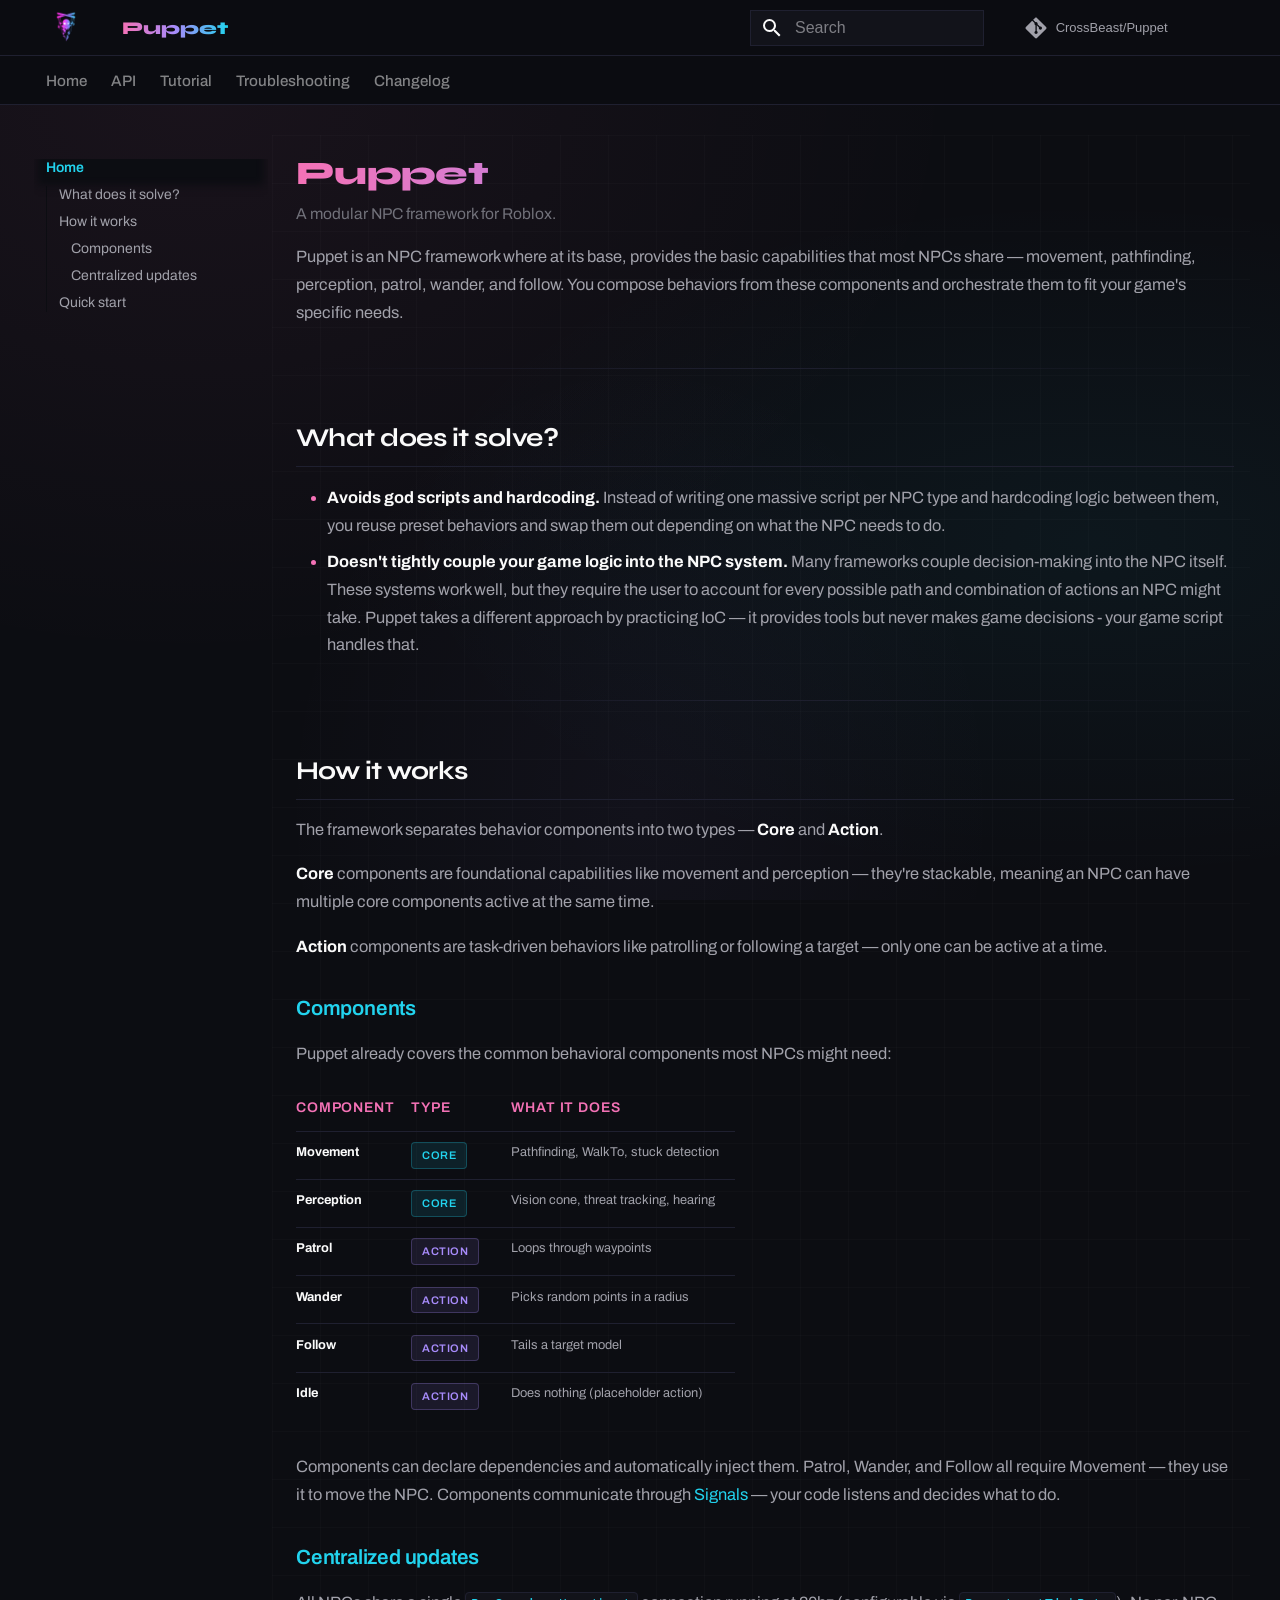
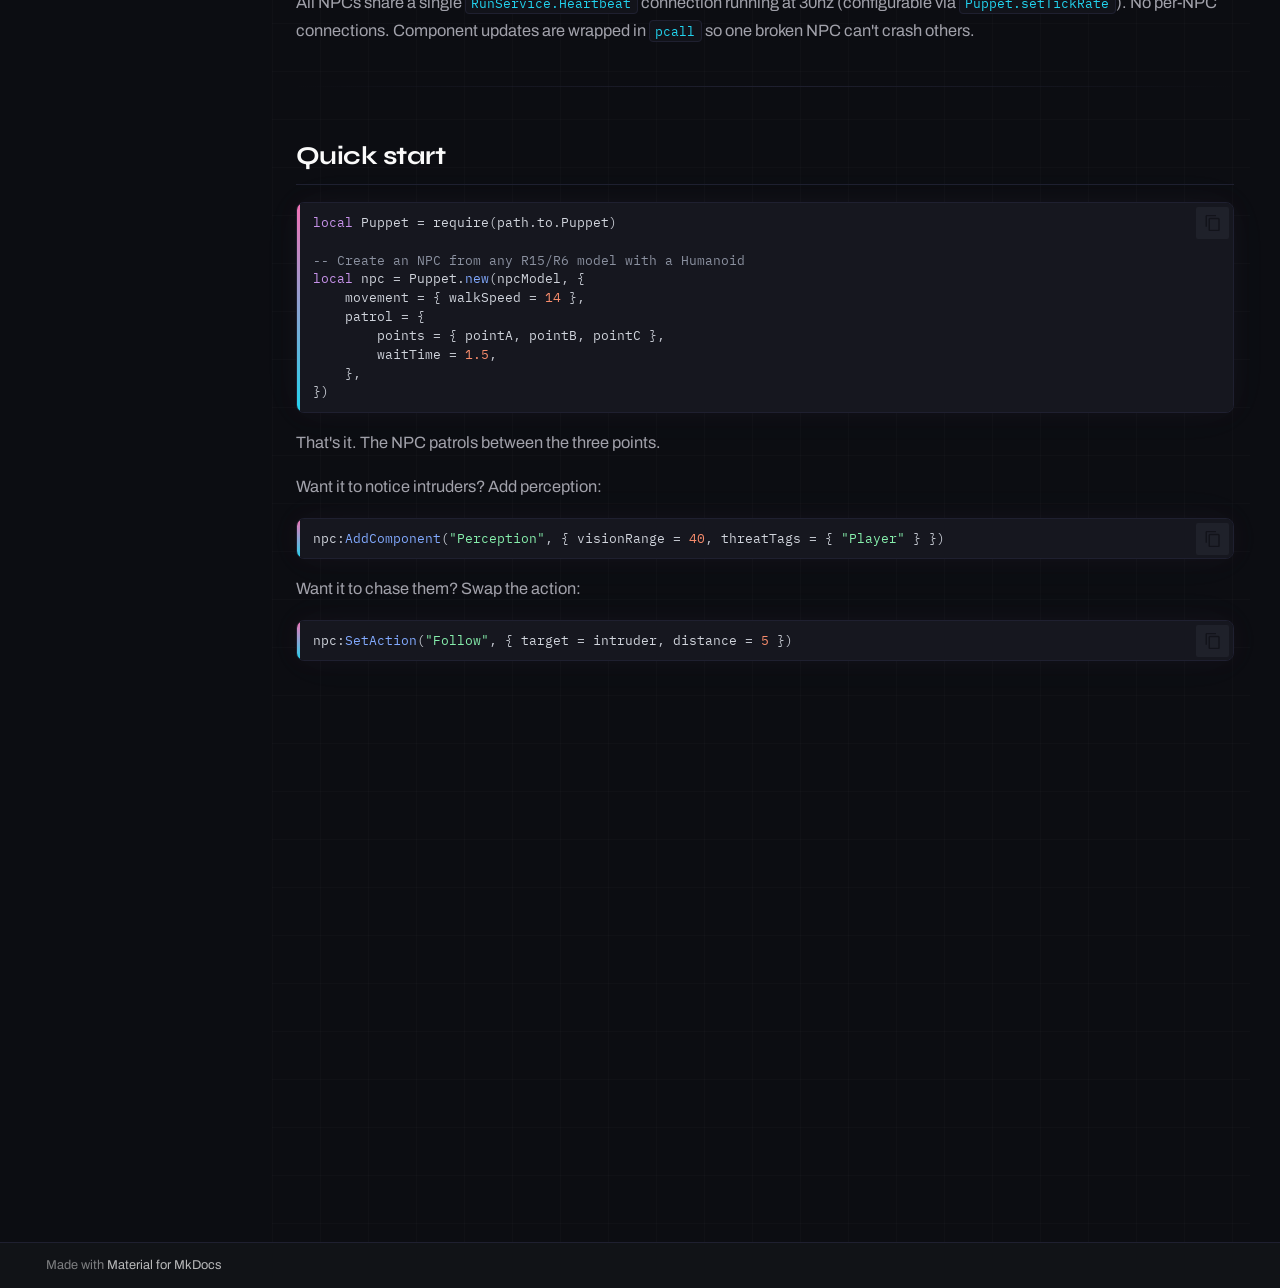
==== commit 4a7886d4: "Deployed 9a07f94 with MkDocs version: 1.6.1" ====
--- a/index.html
+++ b/index.html
@@ -260,6 +260,25 @@
   
 
       
+        
+  
+  
+  
+  
+    <li class="md-tabs__item">
+      <a href="changelog/" class="md-tabs__link">
+        
+  
+  
+    
+  
+  Changelog
+
+      </a>
+    </li>
+  
+
+      
     </ul>
   </div>
 </nav>
@@ -510,6 +529,33 @@
     
   
     Troubleshooting
+  
+
+    
+  </span>
+  
+  
+
+      </a>
+    </li>
+  
+
+    
+      
+      
+  
+  
+  
+  
+    <li class="md-nav__item">
+      <a href="changelog/" class="md-nav__link">
+        
+  
+  
+  <span class="md-ellipsis">
+    
+  
+    Changelog
   
 
     
